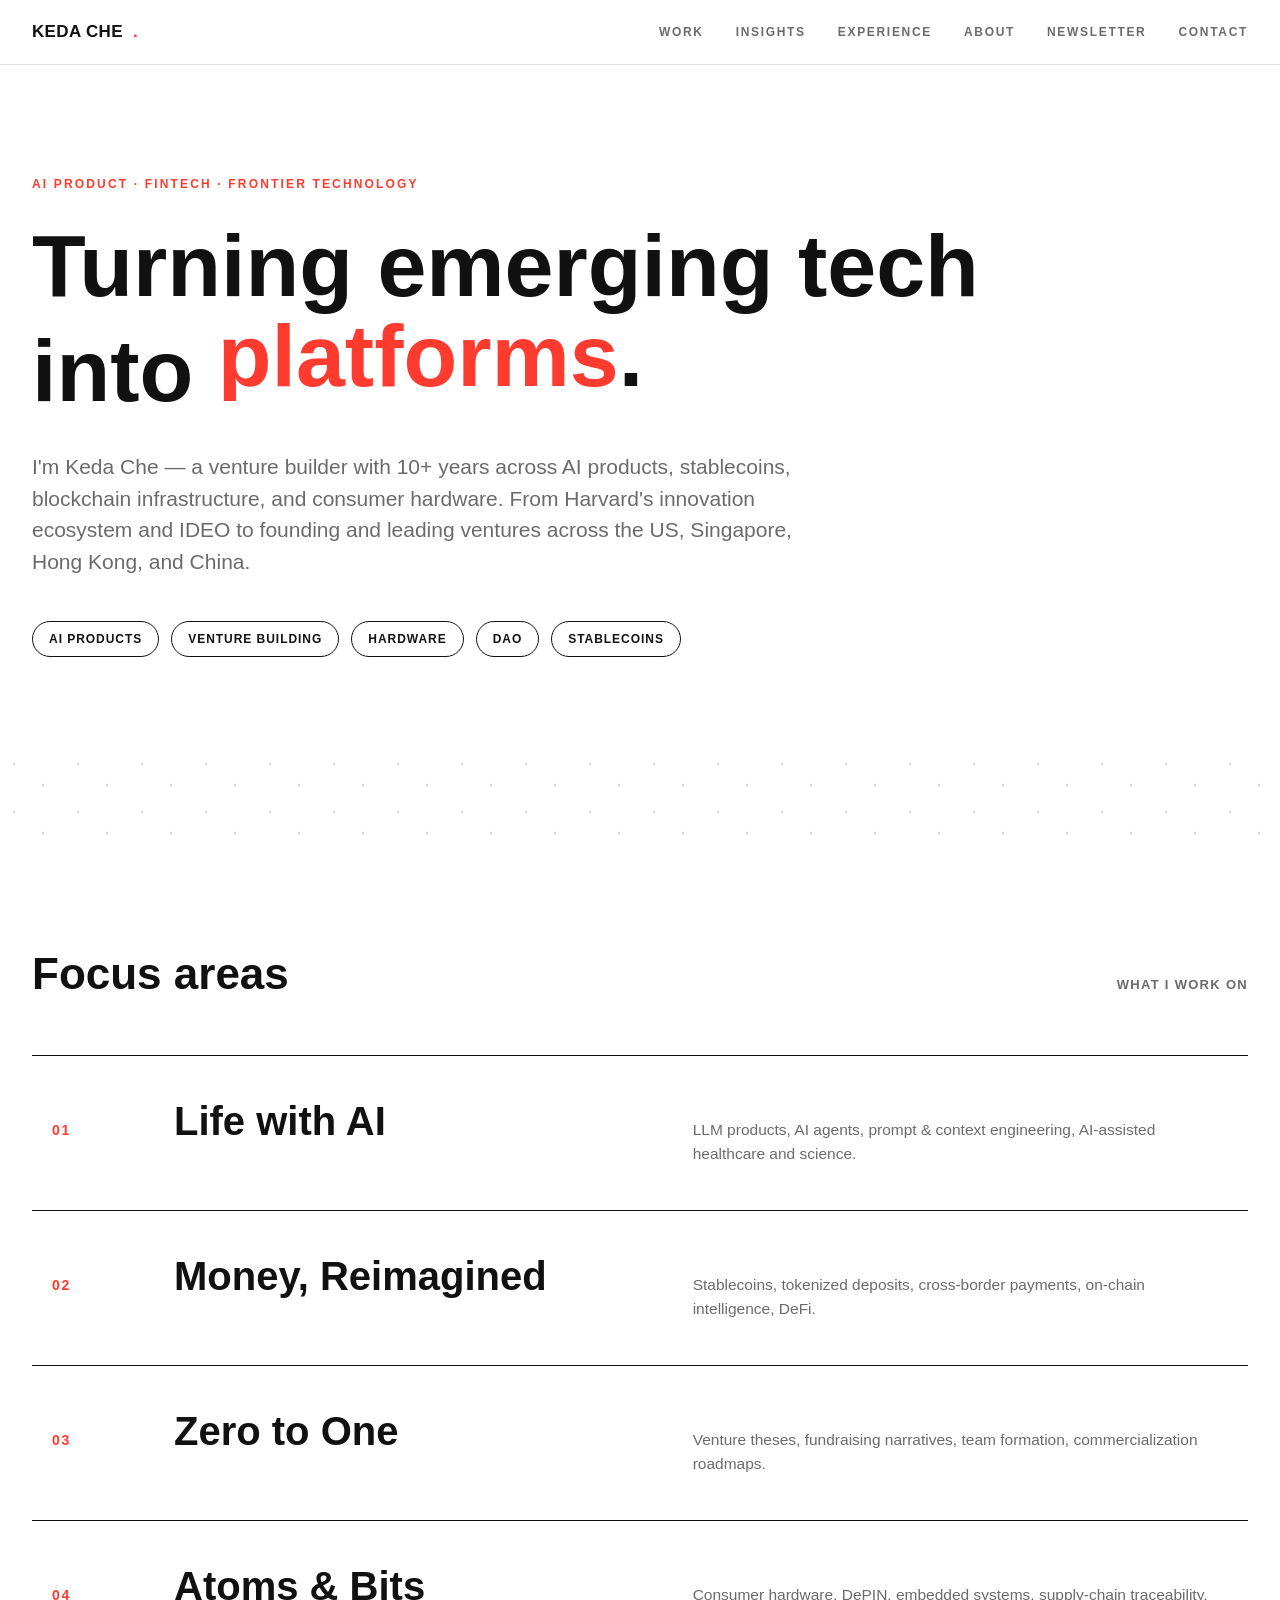
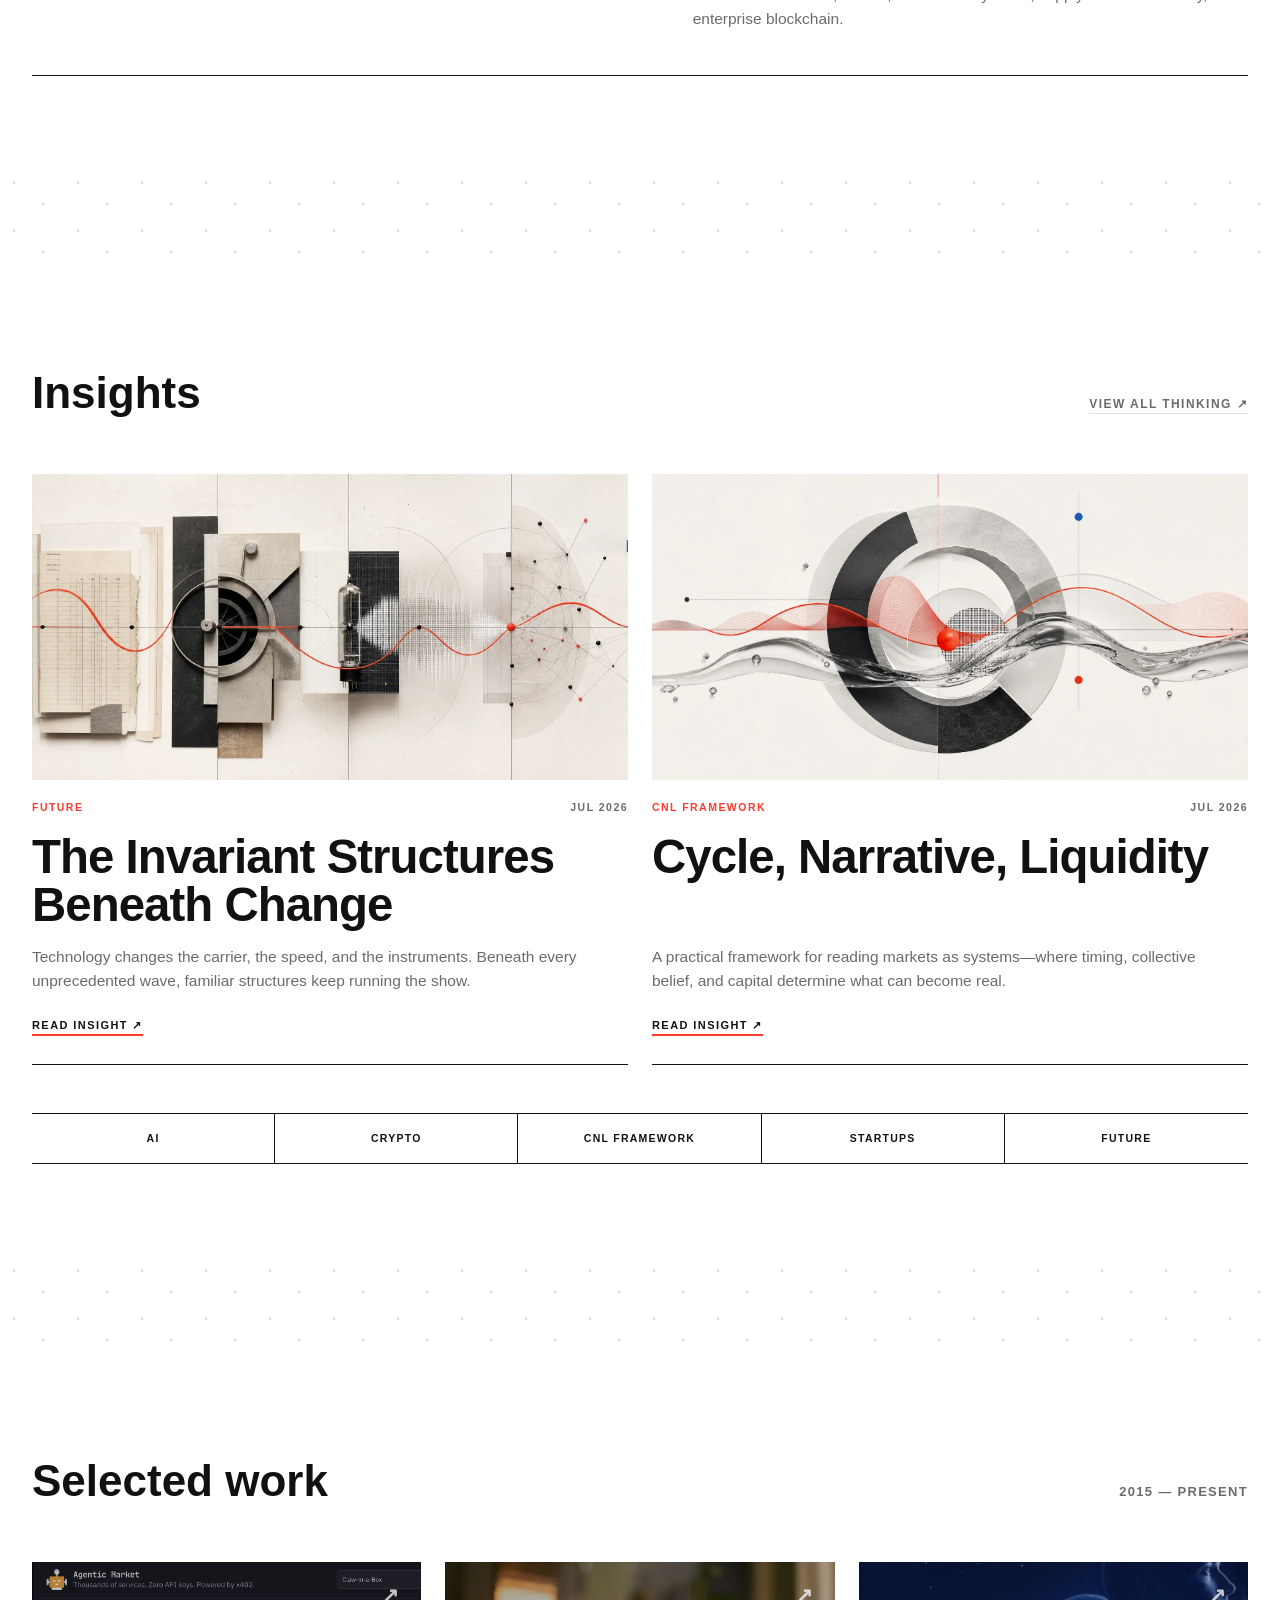
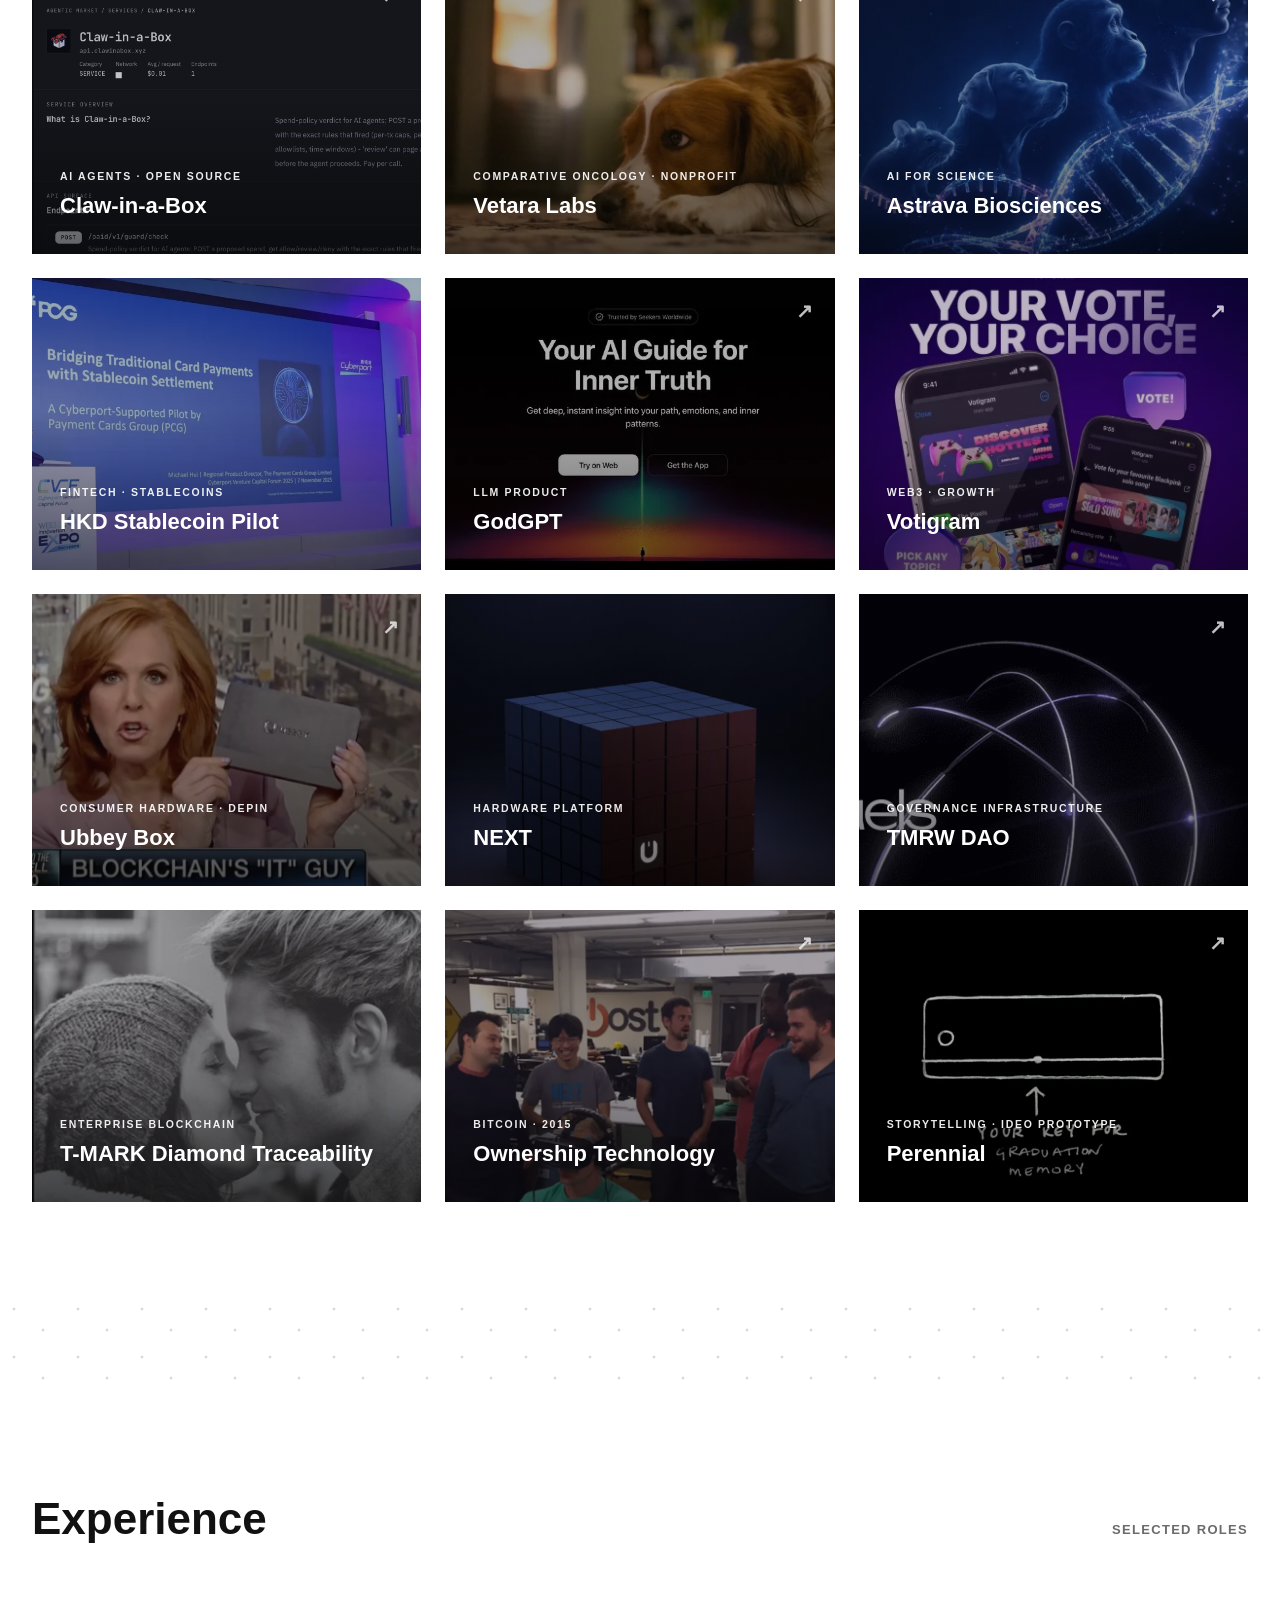
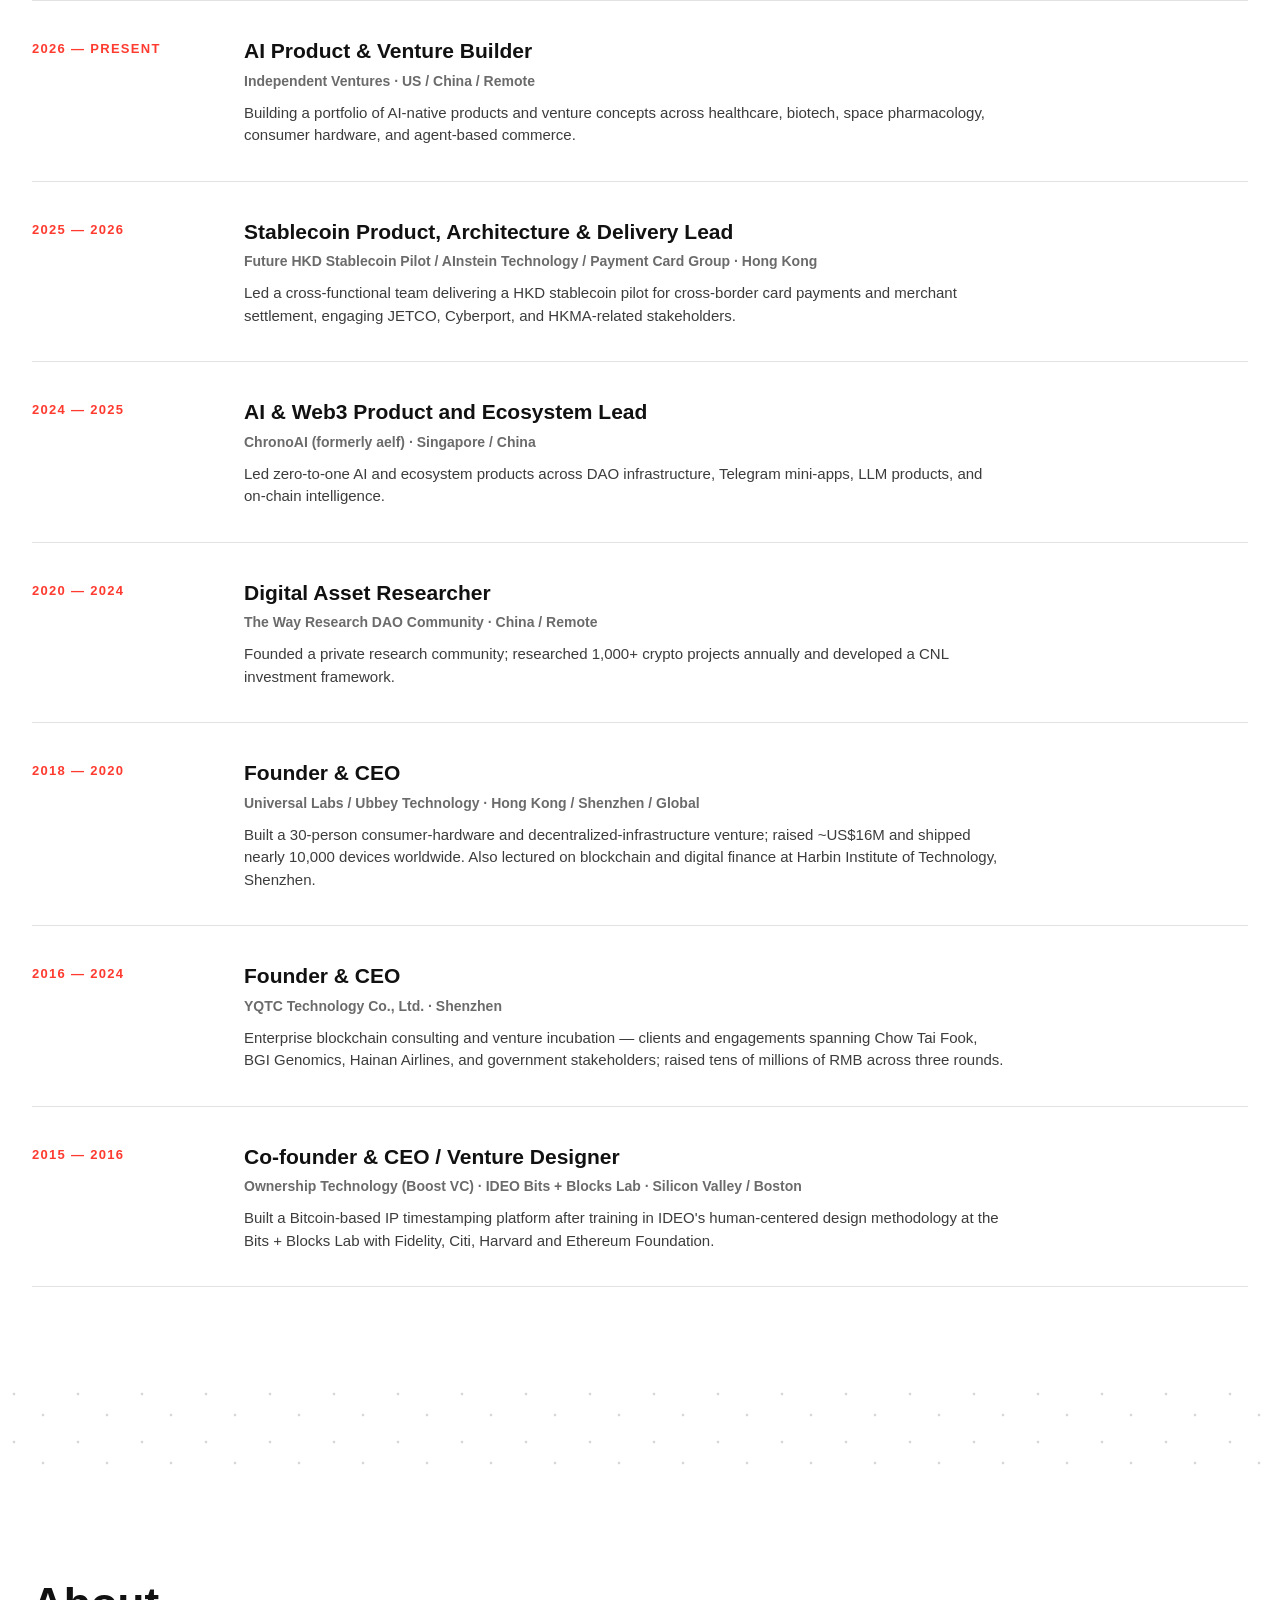
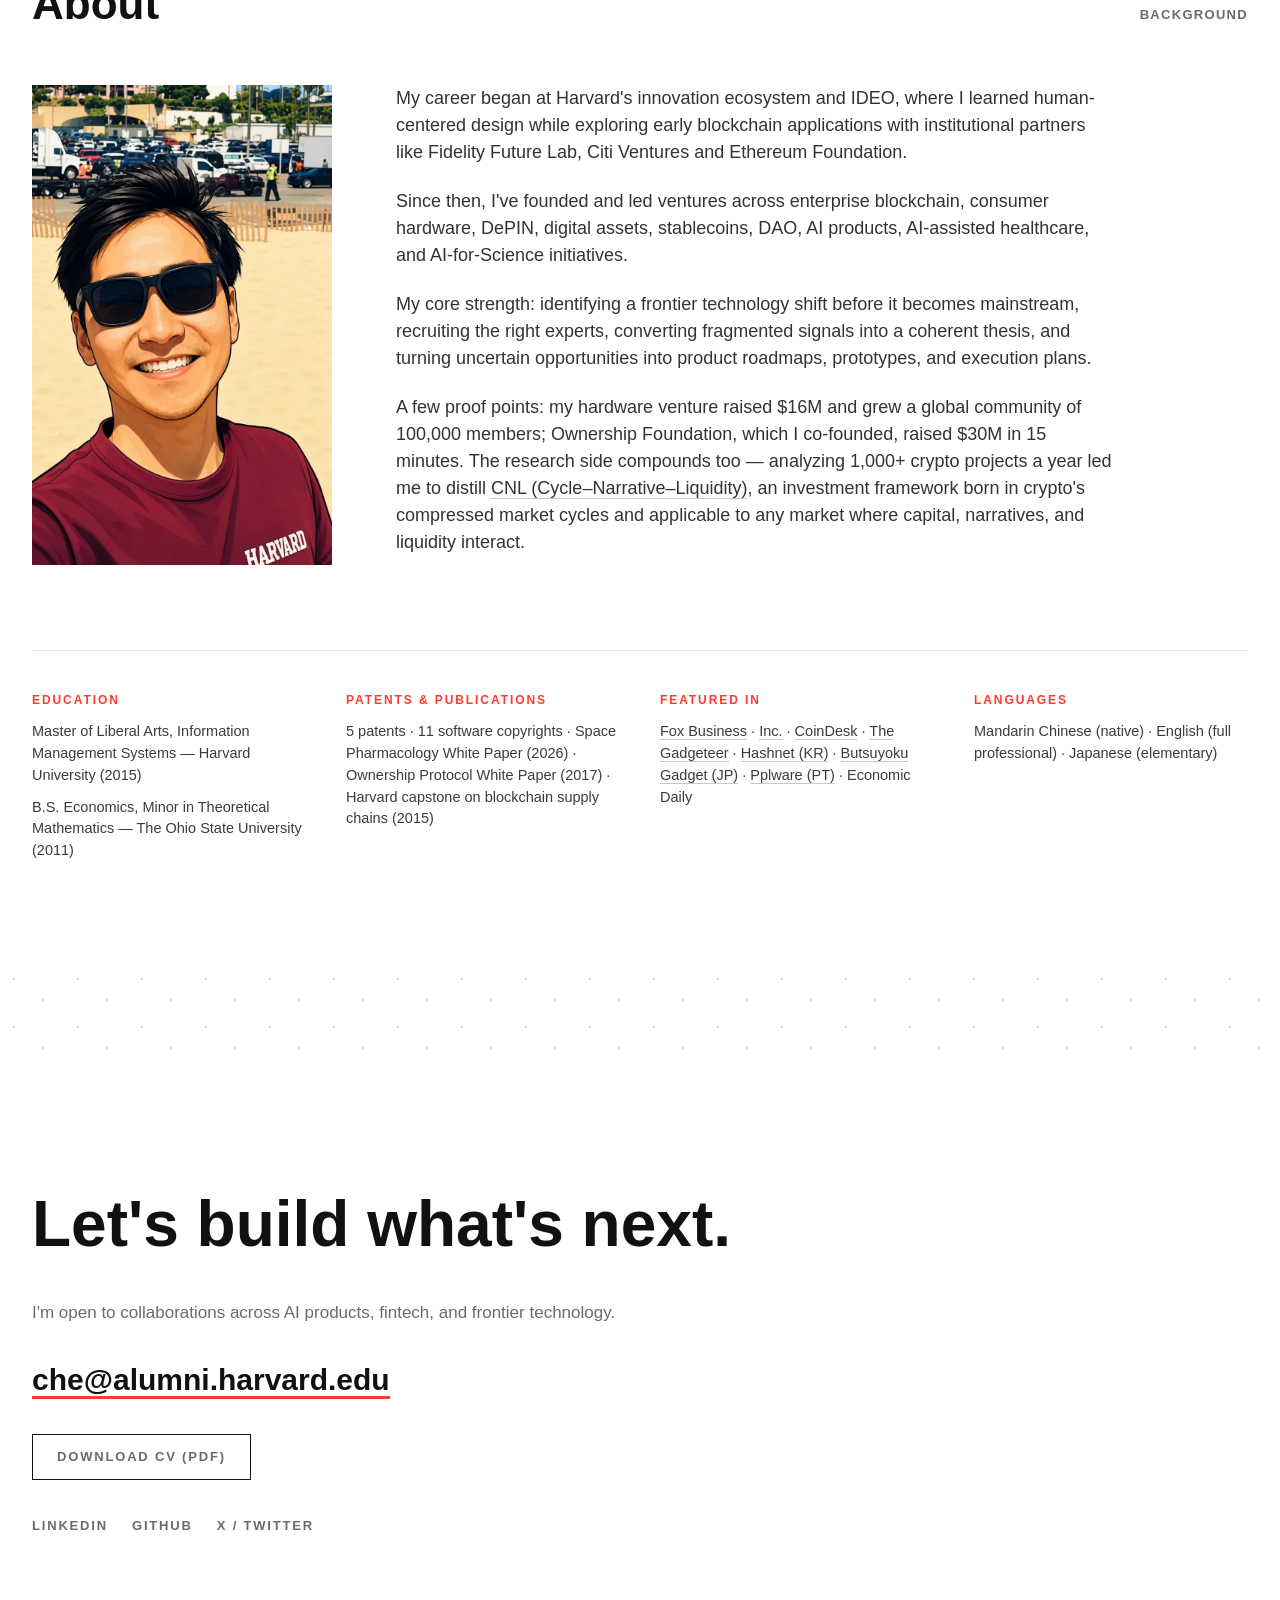
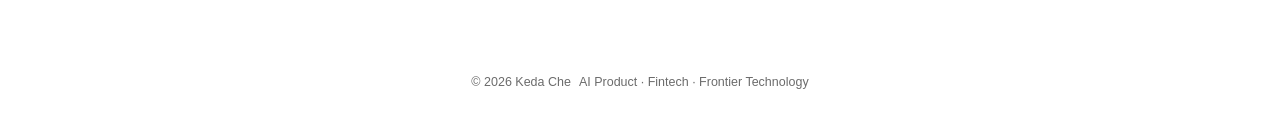
==== index.html @ 8100d622 "Improve tablet navigation layout" ====
<!DOCTYPE html>
<html lang="en">
<head>
<meta charset="UTF-8">
<meta name="viewport" content="width=device-width, initial-scale=1.0">
<title>Keda Che | AI Product, Fintech &amp; Frontier Technology Leader</title>
<meta name="description" content="Keda Che builds AI-native products, stablecoin infrastructure, and frontier-tech ventures — 10+ years turning emerging technology into businesses.">
<meta name="author" content="Keda Che">
<meta name="robots" content="index, follow">
<meta name="theme-color" content="#111111">
<meta name="site-version" content="2026-07-17-3">
<link rel="canonical" href="https://kedache.com/">
<meta property="og:type" content="website">
<meta property="og:url" content="https://kedache.com/">
<meta property="og:site_name" content="Keda Che">
<meta property="og:locale" content="en_US">
<meta property="og:title" content="Keda Che | AI Product, Fintech &amp; Frontier Technology Leader">
<meta property="og:description" content="10+ years turning emerging technology — AI, stablecoins, blockchain, hardware — into products, teams, and businesses.">
<meta property="og:image" content="https://kedache.com/assets/images/keda-social.jpg?v=2026-07-17-3">
<meta property="og:image:type" content="image/jpeg">
<meta property="og:image:width" content="800">
<meta property="og:image:height" content="1484">
<meta property="og:image:alt" content="Keda Che">
<meta name="twitter:card" content="summary">
<meta name="twitter:title" content="Keda Che | AI Product, Fintech &amp; Frontier Technology Leader">
<meta name="twitter:description" content="10+ years turning emerging technology into products, teams, and businesses.">
<meta name="twitter:image" content="https://kedache.com/assets/images/keda-social.jpg?v=2026-07-17-3">
<link rel="icon" href="/favicon.ico?v=2026-07-17-3" sizes="48x48">
<link rel="icon" type="image/svg+xml" href="/favicon.svg?v=2026-07-17-3">
<link rel="apple-touch-icon" href="/apple-touch-icon.png?v=2026-07-17-3">
<script>
window.__SITE_VERSION__ = '2026-07-17-3';

(function () {
  var version = window.__SITE_VERSION__;
  var refreshKey = 'kc-version-refresh';
  var url;

  if (!window.fetch || !window.URL) return;

  try {
    url = new URL(window.location.href);
    if (url.searchParams.get('kcv') === version && window.history && window.history.replaceState) {
      url.searchParams.delete('kcv');
      window.history.replaceState(null, '', url.pathname + url.search + url.hash);
    }
  } catch (e) {
    return;
  }

  // If an old HTML document is cached, this forces one clean refresh to the newest release.
  fetch('assets/site-version.json?ts=' + Date.now(), { cache: 'no-store' })
    .then(function (response) {
      if (!response.ok) return null;
      return response.json();
    })
    .then(function (data) {
      var latest = data && data.version;
      var reloadUrl;
      var marker;

      if (!latest || latest === version) {
        try { sessionStorage.removeItem(refreshKey); } catch (e) {}
        return;
      }

      marker = version + '->' + latest;
      try {
        if (sessionStorage.getItem(refreshKey) === marker) return;
        sessionStorage.setItem(refreshKey, marker);
      } catch (e) {}

      reloadUrl = new URL(window.location.href);
      reloadUrl.searchParams.set('kcv', latest);
      window.location.replace(reloadUrl.toString());
    })
    .catch(function () {});
})();
</script>
<link rel="preload" as="image" href="assets/images/keda.webp?v=2026-07-17-3">
<link rel="stylesheet" href="assets/css/styles.css?v=2026-07-17-3">
<script type="application/ld+json">
{
  "@context": "https://schema.org",
  "@graph": [
    {
      "@type": "WebSite",
      "@id": "https://kedache.com/#website",
      "url": "https://kedache.com/",
      "name": "Keda Che",
      "description": "AI product, fintech, and frontier technology portfolio for Keda Che.",
      "inLanguage": "en"
    },
    {
      "@type": "Person",
      "@id": "https://kedache.com/#person",
      "name": "Keda Che",
      "url": "https://kedache.com/",
      "image": "https://kedache.com/assets/images/keda.webp?v=2026-07-17-3",
      "jobTitle": "AI Product, Commercialization and Emerging Technology Leader",
      "email": "mailto:che@alumni.harvard.edu",
      "alumniOf": [
        "Harvard University",
        "The Ohio State University"
      ],
      "knowsAbout": [
        "AI products",
        "Stablecoins",
        "Blockchain infrastructure",
        "Venture building",
        "Consumer hardware"
      ],
      "sameAs": [
        "https://www.linkedin.com/in/kedache/",
        "https://github.com/ckeda",
        "https://x.com/keda_che"
      ]
    }
  ]
}
</script>
</head>
<body>

<div id="loader" aria-hidden="true">
  <div class="loader-mark"><span>K</span><span>E</span><span>D</span><span>A</span><span class="sp">&nbsp;</span><span>C</span><span>H</span><span>E</span><span class="loader-dot">.</span></div>
</div>
<script>try{if(sessionStorage.getItem('kc-seen'))document.getElementById('loader').classList.add('skip');}catch(e){}</script>

<nav>
  <div class="wrap nav-inner">
    <a class="logo" href="#top">KEDA CHE<span>.</span></a>
    <div class="nav-links" id="nav-links">
      <a href="#work">Work</a>
      <a href="#insights">Insights</a>
      <a href="#experience">Experience</a>
      <a href="#about">About</a>
      <a href="https://substack.com/@kedache" target="_blank" rel="noopener">Newsletter</a>
      <a href="#contact">Contact</a>
    </div>
    <button type="button" class="nav-toggle" id="nav-toggle" aria-label="Open menu" aria-expanded="false" aria-controls="nav-links">
      <span></span><span></span>
    </button>
  </div>
</nav>

<header id="top">
  <div class="wrap">
    <div class="kicker">AI Product · Fintech · Frontier Technology</div>
    <h1>Turning emerging tech into <span class="rotator" id="rotator">&#8203;<span class="rw active">products</span><span class="rw">platforms</span><span class="rw">ventures</span><span class="dot">.</span></span></h1>
    <p class="hero-sub">I'm Keda Che — a venture builder with 10+ years across AI products, stablecoins, blockchain infrastructure, and consumer hardware. From Harvard's innovation ecosystem and IDEO to founding and leading ventures across the US, Singapore, Hong Kong, and China.</p>
    <div class="hero-meta">
      <span class="chip">AI Products</span>
      <span class="chip">Venture Building</span>
      <span class="chip">Hardware</span>
      <span class="chip">DAO</span>
      <span class="chip">Stablecoins</span>
    </div>
  </div>
</header>

<div class="divider" aria-hidden="true"></div>

<section>
  <div class="wrap">
    <div class="sec-head">
      <h2>Focus areas</h2>
      <span class="sec-note">What I work on</span>
    </div>
    <div class="themes">
      <div class="theme">
        <span class="num">01</span>
        <h3>Life with AI</h3>
        <p>LLM products, AI agents, prompt &amp; context engineering, AI-assisted healthcare and science.</p>
      </div>
      <div class="theme">
        <span class="num">02</span>
        <h3>Money, Reimagined</h3>
        <p>Stablecoins, tokenized deposits, cross-border payments, on-chain intelligence, DeFi.</p>
      </div>
      <div class="theme">
        <span class="num">03</span>
        <h3>Zero to One</h3>
        <p>Venture theses, fundraising narratives, team formation, commercialization roadmaps.</p>
      </div>
      <div class="theme">
        <span class="num">04</span>
        <h3>Atoms &amp; Bits</h3>
        <p>Consumer hardware, DePIN, embedded systems, supply-chain traceability, enterprise blockchain.</p>
      </div>
    </div>
  </div>
</section>

<div class="divider" aria-hidden="true"></div>

<section id="insights" class="home-insights">
  <div class="wrap">
    <div class="sec-head">
      <h2>Insights</h2>
      <a class="sec-link" href="insights/">View all thinking <span aria-hidden="true">↗</span></a>
    </div>
    <div class="home-insight-grid">
      <a class="home-insight-card" href="insights/future/the-invariant-structures-beneath-change/">
        <div class="home-insight-image">
          <img src="assets/images/insights/invariant-structures-hero.webp?v=2026-07-17-3" alt="" loading="lazy">
        </div>
        <div class="home-insight-meta"><span>Future</span><time datetime="2026-07">Jul 2026</time></div>
        <h3>The Invariant Structures Beneath Change</h3>
        <p>Technology changes the carrier, the speed, and the instruments. Beneath every unprecedented wave, familiar structures keep running the show.</p>
        <span class="read-link">Read insight <span aria-hidden="true">↗</span></span>
      </a>
      <a class="home-insight-card" href="insights/cnl-framework/cycle-narrative-liquidity/">
        <div class="home-insight-image">
          <img src="assets/images/insights/cnl-hero.webp?v=2026-07-17-3" alt="" loading="lazy">
        </div>
        <div class="home-insight-meta"><span>CNL Framework</span><time datetime="2026-07">Jul 2026</time></div>
        <h3>Cycle, Narrative, Liquidity</h3>
        <p>A practical framework for reading markets as systems—where timing, collective belief, and capital determine what can become real.</p>
        <span class="read-link">Read insight <span aria-hidden="true">↗</span></span>
      </a>
    </div>
    <div class="home-insight-categories" aria-label="Insight categories">
      <span>AI</span><span>Crypto</span><span>CNL Framework</span><span>Startups</span><span>Future</span>
    </div>
  </div>
</section>

<div class="divider" aria-hidden="true"></div>

<section id="work">
  <div class="wrap">
    <div class="sec-head">
      <h2>Selected work</h2>
      <span class="sec-note">2015 — Present</span>
    </div>
    <div class="grid">
      <a class="card g10" href="https://clawinabox.xyz" target="_blank" rel="noopener">
        <div class="tag">AI Agents · Open Source</div>
        <h3>Claw-in-a-Box</h3>
        <p>Bounded authorization for AI agents — delegatable capability tokens with cascading revocation and spend-policy verdicts; live API, merged into Project NANDA.</p>
      </a>
      <a class="card g3" href="https://vetara.bio" target="_blank" rel="noopener">
        <div class="tag">Comparative Oncology · Nonprofit</div>
        <h3>Vetara Labs</h3>
        <p>AI-assisted platform helping dog families navigate cancer care and mRNA vaccine-design workflows — built as a nonprofit with open tools, not a business monetizing desperation.</p>
      </a>
      <a class="card g1" href="https://astrava.bio" target="_blank" rel="noopener">
        <div class="tag">AI for Science</div>
        <h3>Astrava Biosciences</h3>
        <p>Venture thesis and ASTRA-Tx platform connecting AI, translational pharmacology, and space biology — including a space-pharmacology white paper.</p>
      </a>
      <div class="card g2">
        <div class="tag">Fintech · Stablecoins</div>
        <h3>HKD Stablecoin Pilot</h3>
        <p>Led zero-to-one product, architecture, and delivery for a Hong Kong dollar stablecoin cross-border settlement pilot.</p>
      </div>
      <a class="card g5" href="https://godgpt.fun" target="_blank" rel="noopener">
        <div class="tag">LLM Product</div>
        <h3>GodGPT</h3>
        <p>Theory-grounded LLM product built on a 500,000-character corpus with custom memory and retrieval mechanisms; launched across web and mobile.</p>
      </a>
      <a class="card g4" href="https://t.me/Votigram" target="_blank" rel="noopener">
        <div class="tag">Web3 · Growth</div>
        <h3>Votigram</h3>
        <p>Telegram mini-app discovery and voting platform — zero to ~100,000 users in two months, ~50,000 identity NFTs issued.</p>
      </a>
      <a class="card g7" href="https://www.foxbusiness.com/video/5786846695001" target="_blank" rel="noopener">
        <div class="tag">Consumer Hardware · DePIN</div>
        <h3>Ubbey Box</h3>
        <p>Consumer private-cloud device combining storage, blockchain nodes, and token incentives — nearly 10,000 units produced and sold globally.</p>
      </a>
      <div class="card g8">
        <div class="tag">Hardware Platform</div>
        <h3>NEXT</h3>
        <p>Fully custom second-generation private-cloud platform, now repositioned as a consumer AI-agent appliance concept (OpenClaw / Hermes).</p>
      </div>
      <a class="card g6" href="https://tmrwdao.com" target="_blank" rel="noopener">
        <div class="tag">Governance Infrastructure</div>
        <h3>TMRW DAO</h3>
        <p>Grew an early prototype into a DAO governance, treasury-management, and ecosystem-participation platform for the aelf ecosystem.</p>
      </a>
      <div class="card g9">
        <div class="tag">Enterprise Blockchain</div>
        <h3>T-MARK Diamond Traceability</h3>
        <p>Blockchain provenance solution for Chow Tai Fook, tracking diamonds from mine to consumer for transparency and anti-counterfeiting.</p>
      </div>
      <a class="card g11" href="https://www.coindesk.com/markets/2016/02/18/meet-boost-vcs-newest-bitcoin-and-blockchain-startups" target="_blank" rel="noopener">
        <div class="tag">Bitcoin · 2015</div>
        <h3>Ownership Technology</h3>
        <p>Bitcoin OP_RETURN-based IP timestamping platform; backed by Boost VC and covered by CoinDesk.</p>
      </a>
      <a class="card g12" href="https://vimeo.com/135014788" target="_blank" rel="noopener">
        <div class="tag">Storytelling · IDEO Prototype</div>
        <h3>Perennial</h3>
        <p>A storytelling platform that curates a user's key life moments and makes them permanent for future generations. Prototyped at IDEO in collaboration with Fidelity Future Lab.</p>
      </a>
    </div>
  </div>
</section>

<div class="divider" aria-hidden="true"></div>

<section id="experience">
  <div class="wrap">
    <div class="sec-head">
      <h2>Experience</h2>
      <span class="sec-note">Selected roles</span>
    </div>
    <div class="xp">
      <div class="xp-row">
        <div class="xp-when">2026 — Present</div>
        <div>
          <div class="xp-role">AI Product &amp; Venture Builder</div>
          <div class="xp-org">Independent Ventures · US / China / Remote</div>
          <p class="xp-desc">Building a portfolio of AI-native products and venture concepts across healthcare, biotech, space pharmacology, consumer hardware, and agent-based commerce.</p>
        </div>
      </div>
      <div class="xp-row">
        <div class="xp-when">2025 — 2026</div>
        <div>
          <div class="xp-role">Stablecoin Product, Architecture &amp; Delivery Lead</div>
          <div class="xp-org">Future HKD Stablecoin Pilot / AInstein Technology / Payment Card Group · Hong Kong</div>
          <p class="xp-desc">Led a cross-functional team delivering a HKD stablecoin pilot for cross-border card payments and merchant settlement, engaging JETCO, Cyberport, and HKMA-related stakeholders.</p>
        </div>
      </div>
      <div class="xp-row">
        <div class="xp-when">2024 — 2025</div>
        <div>
          <div class="xp-role">AI &amp; Web3 Product and Ecosystem Lead</div>
          <div class="xp-org">ChronoAI (formerly aelf) · Singapore / China</div>
          <p class="xp-desc">Led zero-to-one AI and ecosystem products across DAO infrastructure, Telegram mini-apps, LLM products, and on-chain intelligence.</p>
        </div>
      </div>
      <div class="xp-row">
        <div class="xp-when">2020 — 2024</div>
        <div>
          <div class="xp-role">Digital Asset Researcher</div>
          <div class="xp-org">The Way Research DAO Community · China / Remote</div>
          <p class="xp-desc">Founded a private research community; researched 1,000+ crypto projects annually and developed a CNL investment framework.</p>
        </div>
      </div>
      <div class="xp-row">
        <div class="xp-when">2018 — 2020</div>
        <div>
          <div class="xp-role">Founder &amp; CEO</div>
          <div class="xp-org">Universal Labs / Ubbey Technology · Hong Kong / Shenzhen / Global</div>
          <p class="xp-desc">Built a 30-person consumer-hardware and decentralized-infrastructure venture; raised ~US$16M and shipped nearly 10,000 devices worldwide. Also lectured on blockchain and digital finance at Harbin Institute of Technology, Shenzhen.</p>
        </div>
      </div>
      <div class="xp-row">
        <div class="xp-when">2016 — 2024</div>
        <div>
          <div class="xp-role">Founder &amp; CEO</div>
          <div class="xp-org">YQTC Technology Co., Ltd. · Shenzhen</div>
          <p class="xp-desc">Enterprise blockchain consulting and venture incubation — clients and engagements spanning Chow Tai Fook, BGI Genomics, Hainan Airlines, and government stakeholders; raised tens of millions of RMB across three rounds.</p>
        </div>
      </div>
      <div class="xp-row">
        <div class="xp-when">2015 — 2016</div>
        <div>
          <div class="xp-role">Co-founder &amp; CEO / Venture Designer</div>
          <div class="xp-org">Ownership Technology (Boost VC) · IDEO Bits + Blocks Lab · Silicon Valley / Boston</div>
          <p class="xp-desc">Built a Bitcoin-based IP timestamping platform after training in IDEO's human-centered design methodology at the Bits + Blocks Lab with Fidelity, Citi, Harvard and Ethereum Foundation.</p>
        </div>
      </div>
    </div>
  </div>
</section>

<div class="divider" aria-hidden="true"></div>

<section id="about">
  <div class="wrap">
    <div class="sec-head">
      <h2>About</h2>
      <span class="sec-note">Background</span>
    </div>
    <div class="about-grid">
      <img src="assets/images/keda.webp?v=2026-07-17-3" alt="Keda Che" class="portrait" onerror="this.style.display='none'">
      <div>
        <p>My career began at Harvard's innovation ecosystem and IDEO, where I learned human-centered design while exploring early blockchain applications with institutional partners like Fidelity Future Lab, Citi Ventures and Ethereum Foundation.</p>
        <p>Since then, I've founded and led ventures across enterprise blockchain, consumer hardware, DePIN, digital assets, stablecoins, DAO, AI products, AI-assisted healthcare, and AI-for-Science initiatives.</p>
        <p>My core strength: identifying a frontier technology shift before it becomes mainstream, recruiting the right experts, converting fragmented signals into a coherent thesis, and turning uncertain opportunities into product roadmaps, prototypes, and execution plans.</p>
        <p>A few proof points: my hardware venture raised $16M and grew a global community of 100,000 members; Ownership Foundation, which I co-founded, raised $30M in 15 minutes. The research side compounds too — analyzing 1,000+ crypto projects a year led me to distill <a href="insights/cnl-framework/cycle-narrative-liquidity/" style="border-bottom:1px solid #c8c8c8">CNL (Cycle–Narrative–Liquidity)</a>, an investment framework born in crypto's compressed market cycles and applicable to any market where capital, narratives, and liquidity interact.</p>
      </div>
    </div>
    <div class="facts-row">
      <div class="facts">
        <h3>Education</h3>
        <p>Master of Liberal Arts, Information Management Systems — Harvard University (2015)</p>
        <p>B.S. Economics, Minor in Theoretical Mathematics — The Ohio State University (2011)</p>
      </div>
      <div class="facts">
        <h3>Patents &amp; Publications</h3>
        <p>5 patents · 11 software copyrights · Space Pharmacology White Paper (2026) · Ownership Protocol White Paper (2017) · Harvard capstone on blockchain supply chains (2015)</p>
      </div>
      <div class="facts">
        <h3>Featured in</h3>
        <p><a href="https://www.foxbusiness.com/video/5786846695001" target="_blank" rel="noopener">Fox Business</a> · <a href="https://www.inc.com/darren-heitner/why-hardware-is-being-built-on-top-of-a-new-cloud-based-network.html" target="_blank" rel="noopener">Inc.</a> · <a href="https://www.coindesk.com/markets/2016/02/18/meet-boost-vcs-newest-bitcoin-and-blockchain-startups" target="_blank" rel="noopener">CoinDesk</a> · <a href="https://the-gadgeteer.com/2019/04/25/the-ubbey-next-is-a-module-storage-system-coming-soon-to-kickstarter/" target="_blank" rel="noopener">The Gadgeteer</a> · <a href="http://wiki.hash.kr/index.php/%EC%9C%A0%EB%B9%84%EB%B0%95%EC%8A%A4" target="_blank" rel="noopener">Hashnet (KR)</a> · <a href="https://butsuyoku-gadget.com/ubbey-next/" target="_blank" rel="noopener">Butsuyoku Gadget (JP)</a> · <a href="https://pplware.sapo.pt/gadgets/ubbey-next-o-cubo-armazenamento-de-dados/" target="_blank" rel="noopener">Pplware (PT)</a> · Economic Daily</p>
      </div>
      <div class="facts">
        <h3>Languages</h3>
        <p>Mandarin Chinese (native) · English (full professional) · Japanese (elementary)</p>
      </div>
    </div>
  </div>
</section>

<div class="divider" aria-hidden="true"></div>

<section id="contact" class="contact no-border">
  <div class="wrap">
    <h2>Let's build what's next.</h2>
    <p class="contact-copy">I'm open to collaborations across AI products, fintech, and frontier technology.</p>
    <a class="email" href="mailto:che@alumni.harvard.edu">che@alumni.harvard.edu</a>
    <div class="socials tight">
    <a class="cv-button" href="assets/docs/Keda_Che_Public_CV.pdf?v=2026-07-17-3" download>Download CV (PDF)</a>
    </div>
    <div class="socials">
      <a href="https://www.linkedin.com/in/kedache/" target="_blank" rel="noopener">LinkedIn</a>
      <a href="https://github.com/ckeda" target="_blank" rel="noopener">GitHub</a>
      <a href="https://x.com/keda_che" target="_blank" rel="noopener">X / Twitter</a>
    </div>
  </div>
</section>

<footer>
  <div class="wrap footer-inner">
    <span>© 2026 Keda Che</span>
    <span>AI Product · Fintech · Frontier Technology</span>
  </div>
</footer>

<script src="assets/js/main.js?v=2026-07-17-3" defer></script>
</body>
</html>
---- assets/css/styles.css ----
:root {
  --black: #111111;
  --white: #ffffff;
  --gray: #f4f4f4;
  --mid: #6b6b6b;
  --line: #e2e2e2;
  --accent: #ff3b30;
  --font: "Helvetica Neue", Helvetica, Arial, -apple-system, sans-serif;
}

* { margin: 0; padding: 0; box-sizing: border-box; }
html { scroll-behavior: smooth; }
body { font-family: var(--font); color: var(--black); background: var(--white); line-height: 1.5; -webkit-font-smoothing: antialiased; }
a { color: inherit; text-decoration: none; }
.wrap { max-width: 1280px; margin: 0 auto; padding: 0 32px; }

/* NAV */
nav { position: sticky; top: 0; z-index: 100; background: rgba(255,255,255,.94); backdrop-filter: blur(8px); border-bottom: 1px solid var(--line); }
.nav-inner { display: flex; justify-content: space-between; align-items: center; height: 64px; }
.logo { font-weight: 700; font-size: 17px; letter-spacing: .02em; display: flex; align-items: center; gap: 10px; }
.avatar { width: 36px; height: 36px; }
.logo span { color: var(--accent); }
.nav-links { display: flex; gap: 32px; }
.nav-links a { font-size: 12px; font-weight: 600; letter-spacing: .14em; text-transform: uppercase; color: var(--mid); transition: color .15s; }
.nav-links a:hover { color: var(--black); }
.nav-toggle { display: none; background: none; border: 0; width: 40px; height: 40px; cursor: pointer; padding: 8px; flex-direction: column; justify-content: center; align-items: flex-end; gap: 7px; }
.nav-toggle span { display: block; height: 2px; width: 22px; background: var(--black); transition: transform .25s cubic-bezier(.4,0,.2,1), opacity .25s; }
nav.open .nav-toggle span:first-child { transform: translateY(4.5px) rotate(45deg); }
nav.open .nav-toggle span:last-child { transform: translateY(-4.5px) rotate(-45deg); }

/* LOADER */
#loader { position: fixed; inset: 0; z-index: 999; background: var(--black); display: flex; align-items: center; justify-content: center; transition: opacity .5s ease, visibility .5s ease; animation: loaderAutoHide .5s ease 3.5s forwards; }
#loader.done { opacity: 0; visibility: hidden; pointer-events: none; }
#loader.skip { display: none; animation: none; }
.loader-mark { display: flex; overflow: hidden; font-weight: 700; font-size: clamp(30px, 6vw, 56px); letter-spacing: .04em; color: var(--white); line-height: 1.1; }
.loader-mark span { display: inline-block; transform: translateY(120%); animation: loaderUp .55s cubic-bezier(.4,0,.2,1) forwards; }
.loader-mark span:nth-child(1) { animation-delay: .05s; }
.loader-mark span:nth-child(2) { animation-delay: .1s; }
.loader-mark span:nth-child(3) { animation-delay: .15s; }
.loader-mark span:nth-child(4) { animation-delay: .2s; }
.loader-mark span:nth-child(5) { animation-delay: .25s; }
.loader-mark span:nth-child(6) { animation-delay: .3s; }
.loader-mark span:nth-child(7) { animation-delay: .35s; }
.loader-mark span:nth-child(8) { animation-delay: .4s; }
.loader-mark .loader-dot { color: var(--accent); animation: loaderUp .55s cubic-bezier(.4,0,.2,1) .5s forwards, loaderPulse 1.3s 1.2s ease-in-out infinite; }
@keyframes loaderUp { to { transform: translateY(0); } }
@keyframes loaderPulse { 0%, 100% { opacity: 1; } 50% { opacity: .25; } }
@keyframes loaderAutoHide { to { opacity: 0; visibility: hidden; } }
@media (prefers-reduced-motion: reduce) {
  .loader-mark span, .loader-mark .loader-dot { transform: none; animation: none; }
  #loader { animation: loaderAutoHide .3s ease 1s forwards; }
}

/* HERO */
header { padding: 110px 0 90px; }
.kicker { font-size: 12px; font-weight: 700; letter-spacing: .18em; text-transform: uppercase; color: var(--accent); margin-bottom: 28px; }
h1 { font-size: 88px; line-height: 1.02; font-weight: 700; letter-spacing: 0; max-width: 1100px; }
.rotator { display: inline-block; position: relative; overflow: hidden; white-space: nowrap; vertical-align: baseline; }
.rotator .rw { position: absolute; left: 0; top: 0; color: var(--accent); transform: translateY(115%); transition: transform .55s cubic-bezier(.4,0,.2,1); }
.rotator .rw.active { transform: translateY(0); }
.rotator .rw.exit { transform: translateY(-115%); }
.rotator .dot { position: absolute; left: 0; top: 0; color: var(--black); transition: transform .55s cubic-bezier(.4,0,.2,1); }
.hero-sub { margin-top: 36px; font-size: 21px; color: var(--mid); max-width: 760px; font-weight: 400; }
.hero-meta { margin-top: 44px; display: flex; flex-wrap: wrap; gap: 12px; }
.chip { font-size: 12px; font-weight: 600; letter-spacing: .08em; text-transform: uppercase; border: 1px solid var(--black); padding: 8px 16px; border-radius: 999px; }

/* SECTION DIVIDERS */
.divider {
  height: 104px;
  background-image:
    radial-gradient(circle at 14px 17px, #d7d7d7 0 1.5px, transparent 1.6px),
    radial-gradient(circle at 43px 38px, #d7d7d7 0 1.5px, transparent 1.6px);
  background-size: 64px 48px;
  background-repeat: repeat;
}

/* SECTION HEADERS */
section { padding: 90px 0; }
.sec-head { display: flex; align-items: baseline; justify-content: space-between; margin-bottom: 48px; flex-wrap: wrap; gap: 8px; }
h2 { font-size: 44px; font-weight: 700; letter-spacing: 0; }
.sec-note { font-size: 13px; color: var(--mid); letter-spacing: .1em; text-transform: uppercase; font-weight: 600; }
.sec-link { font-size: 12px; color: var(--mid); letter-spacing: .12em; text-transform: uppercase; font-weight: 700; border-bottom: 1px solid var(--line); transition: color .15s, border-color .15s; }
.sec-link:hover { color: var(--black); border-color: var(--accent); }

/* FOCUS AREAS */
.themes { border-top: 1px solid var(--black); }
.theme { display: grid; grid-template-columns: 90px 1fr 1.1fr; gap: 32px; align-items: baseline; padding: 44px 20px; border-bottom: 1px solid var(--black); cursor: default; transition: background .35s cubic-bezier(.4,0,.2,1), color .35s, padding .35s; }
.theme:hover, .theme.lit { background: var(--black); color: var(--white); padding-left: 36px; }
.theme .num { font-size: 14px; font-weight: 700; letter-spacing: .12em; color: var(--accent); }
.theme h3 { font-size: 40px; font-weight: 700; letter-spacing: 0; line-height: 1.05; transition: transform .35s cubic-bezier(.4,0,.2,1); }
.theme:hover h3, .theme.lit h3 { transform: translateX(6px); }
.theme p { font-size: 15.5px; color: var(--mid); line-height: 1.55; transition: color .35s; }
.theme:hover p, .theme.lit p { color: rgba(255,255,255,.75); }

/* HOMEPAGE INSIGHTS */
.home-insight-grid { display: grid; grid-template-columns: repeat(2, 1fr); gap: 24px; }
.home-insight-card { display: flex; flex-direction: column; padding-bottom: 28px; border-bottom: 1px solid var(--black); }
.home-insight-card p { flex-grow: 1; }
.home-insight-image { aspect-ratio: 16 / 8.2; overflow: hidden; background: var(--gray); }
.home-insight-image img { width: 100%; height: 100%; display: block; object-fit: cover; transition: transform .5s cubic-bezier(.4,0,.2,1); }
.home-insight-card:hover .home-insight-image img { transform: scale(1.025); }
.home-insight-meta { display: flex; justify-content: space-between; gap: 16px; margin-top: 20px; color: var(--mid); font-size: 10.5px; font-weight: 700; letter-spacing: .14em; text-transform: uppercase; }
.home-insight-meta span { color: var(--accent); }
.home-insight-card h3 { margin-top: 17px; max-width: 580px; font-size: clamp(30px, 3.7vw, 48px); line-height: 1.02; letter-spacing: -.02em; min-height: 2.04em; }
.home-insight-card p { margin-top: 16px; max-width: 580px; color: var(--mid); font-size: 15.5px; line-height: 1.55; }
.read-link { display: inline-block; align-self: flex-start; margin-top: 24px; font-size: 11px; font-weight: 700; letter-spacing: .13em; text-transform: uppercase; border-bottom: 2px solid var(--accent); }
.home-insight-categories { display: grid; grid-template-columns: repeat(5, 1fr); margin-top: 48px; border-top: 1px solid var(--black); border-bottom: 1px solid var(--black); }
.home-insight-categories span { padding: 17px 14px; border-right: 1px solid var(--black); text-align: center; font-size: 10.5px; font-weight: 700; letter-spacing: .12em; text-transform: uppercase; }
.home-insight-categories span:last-child { border-right: 0; }

/* PROJECT GRID */
.grid { display: grid; grid-template-columns: repeat(3, 1fr); gap: 24px; }
.card { position: relative; aspect-ratio: 4 / 3; overflow: hidden; display: flex; flex-direction: column; justify-content: flex-end; padding: 28px; color: var(--white); cursor: default; }
.card::after { content: ""; position: absolute; inset: 0; background: linear-gradient(to top, rgba(0,0,0,.45), rgba(0,0,0,0) 55%); transition: background .25s; }
.card:hover::after, .card:focus-visible::after { background: linear-gradient(to top, rgba(0,0,0,.6), rgba(0,0,0,.12)); }
.card > * { position: relative; z-index: 1; }
a.card { cursor: pointer; }
a.card::before { content: "↗"; position: absolute; top: 18px; right: 22px; z-index: 2; font-size: 20px; font-weight: 700; opacity: .75; transition: opacity .2s, transform .2s; }
a.card:hover::before, a.card:focus-visible::before { opacity: 1; transform: translate(3px, -3px); }
a.card:focus-visible { outline: 3px solid var(--accent); outline-offset: 4px; }
.card .tag { font-size: 10.5px; font-weight: 700; letter-spacing: .16em; text-transform: uppercase; opacity: .92; margin-bottom: 8px; }
.card h3 { font-size: 22px; font-weight: 700; letter-spacing: 0; line-height: 1.15; }
.card p { font-size: 13.5px; margin-top: 8px; opacity: 0; max-height: 0; transition: opacity .25s, max-height .3s; line-height: 1.45; }
.card:hover p, .card:focus-visible p { opacity: .95; max-height: 140px; }
.g1  { background: linear-gradient(rgba(5,10,30,.35), rgba(5,10,30,.35)), url('../images/astrava-card.webp?v=2026-07-17-3') center/cover; }
.g2  { background: linear-gradient(rgba(10,5,40,.35), rgba(10,5,40,.35)), url('../images/stablecoin-card.webp?v=2026-07-17-3') center/cover; }
.g3  { background: linear-gradient(rgba(20,12,8,.35), rgba(20,12,8,.35)), url('../images/vetara-card.webp?v=2026-07-17-3') center/cover; }
.g4  { background: linear-gradient(rgba(30,5,60,.3), rgba(30,5,60,.3)), url('../images/votigram-card.webp?v=2026-07-17-3') center/cover; }
.g5  { background: linear-gradient(rgba(0,0,0,.3), rgba(0,0,0,.3)), url('../images/godgpt-card.webp?v=2026-07-17-3') center/cover; }
.g6  { background: linear-gradient(rgba(10,5,25,.3), rgba(10,5,25,.3)), url('../images/tmrwdao-card.webp?v=2026-07-17-3') center/cover; }
.g7  { background: linear-gradient(rgba(15,10,10,.4), rgba(15,10,10,.4)), url('../images/ubbey-card.webp?v=2026-07-17-3') center/cover; }
.g8  { background: linear-gradient(rgba(5,5,15,.25), rgba(5,5,15,.25)), url('../images/next-card.webp?v=2026-07-17-3') center/cover; }
.g9  { background: linear-gradient(rgba(15,15,20,.3), rgba(15,15,20,.3)), url('../images/tmark-card.webp?v=2026-07-17-3') center/cover; }
.g10 { background: linear-gradient(rgba(5,15,30,.25), rgba(5,15,30,.25)), url('../images/clawinabox-card.webp?v=2026-07-17-3') center top/cover; }
.g11 { background: linear-gradient(rgba(20,10,25,.4), rgba(20,10,25,.4)), url('../images/ownership-card.webp?v=2026-07-17-3') center/cover; }
.g12 { background: linear-gradient(rgba(0,0,0,.2), rgba(0,0,0,.2)), url('../images/perennial-card.webp?v=2026-07-17-3') center/cover; }

/* EXPERIENCE */
.xp { border-top: 1px solid var(--line); }
.xp-row { display: grid; grid-template-columns: 180px 1fr; gap: 32px; padding: 34px 0; border-bottom: 1px solid var(--line); }
.xp-when { font-size: 13px; font-weight: 700; letter-spacing: .1em; text-transform: uppercase; color: var(--accent); padding-top: 4px; }
.xp-role { font-size: 21px; font-weight: 700; letter-spacing: 0; }
.xp-org { font-size: 14px; color: var(--mid); margin-top: 4px; font-weight: 600; }
.xp-desc { font-size: 15px; color: #3c3c3c; margin-top: 10px; max-width: 760px; }

/* ABOUT */
.about-grid { display: grid; grid-template-columns: 300px 1fr; gap: 64px; align-items: start; }
.about-grid p { font-size: 18px; color: #333; margin-bottom: 22px; max-width: 720px; }
.portrait { width: 100%; aspect-ratio: 5 / 8; object-fit: cover; object-position: center 75%; display: block; }
.facts-row { display: grid; grid-template-columns: repeat(4, 1fr); gap: 40px; margin-top: 72px; padding-top: 40px; border-top: 1px solid var(--line); }
.facts h3 { font-size: 12px; font-weight: 700; letter-spacing: .16em; text-transform: uppercase; color: var(--accent); margin-bottom: 12px; }
.facts p { font-size: 14.5px; color: #3c3c3c; margin-bottom: 10px; }
.facts a { border-bottom: 1px solid #c8c8c8; transition: color .15s, border-color .15s; }
.facts a:hover { color: var(--accent); border-color: var(--accent); }

/* CONTACT */
.contact { padding: 110px 0; }
.contact.no-border { border-bottom: none; }
.contact h2 { font-size: 64px; margin-bottom: 28px; }
.contact-copy { font-size: 17px; color: var(--mid); max-width: 640px; margin-bottom: 32px; }
.contact a.email { font-size: 30px; font-weight: 700; border-bottom: 3px solid var(--accent); transition: color .15s; }
.contact a.email:hover { color: var(--accent); }
.socials { margin-top: 36px; display: flex; gap: 24px; }
.socials.tight { margin-top: 32px; }
.socials a { font-size: 13px; font-weight: 700; letter-spacing: .14em; text-transform: uppercase; color: var(--mid); }
.socials a:hover { color: var(--black); }
.cv-button { border: 1px solid var(--black); padding: 12px 24px; color: var(--black); }

footer { padding: 28px 0; font-size: 12.5px; color: var(--mid); display: flex; justify-content: space-between; flex-wrap: wrap; gap: 8px; }
.footer-inner { display: flex; justify-content: space-between; flex-wrap: wrap; gap: 8px; }

/* INSIGHTS */
.insights-header { padding: 96px 0 72px; }
.insights-header h1 { max-width: 900px; }
.insights-intro { max-width: 700px; margin-top: 30px; color: var(--mid); font-size: 20px; }
.category-strip { display: flex; flex-wrap: wrap; gap: 10px; margin-top: 38px; }
.category-link { border: 1px solid var(--line); border-radius: 999px; padding: 8px 15px; color: var(--mid); font-size: 11px; font-weight: 700; letter-spacing: .1em; text-transform: uppercase; }
.category-link.active { border-color: var(--black); color: var(--black); }
.insight-list { border-top: 1px solid var(--black); }
.insight-row { display: grid; grid-template-columns: 140px minmax(0, 1fr) 60px; gap: 32px; align-items: start; padding: 44px 18px; border-bottom: 1px solid var(--black); transition: background .25s, color .25s, padding .25s; }
.insight-row:hover { background: var(--black); color: var(--white); padding-left: 30px; }
.insight-row .meta { color: var(--accent); font-size: 11px; font-weight: 700; letter-spacing: .14em; text-transform: uppercase; }
.insight-row .meta span { display: block; margin-top: 4px; color: var(--mid); font-weight: 600; }
.insight-row h2 { font-size: clamp(30px, 4vw, 52px); line-height: 1.03; }
.insight-row p { margin-top: 14px; max-width: 720px; color: var(--mid); font-size: 16px; }
.insight-row:hover p, .insight-row:hover .meta span { color: rgba(255,255,255,.68); }
.insight-row .arrow { font-size: 26px; text-align: right; }

/* ARTICLE */
.article-hero { padding: 86px 0 58px; }
.article-hero h1 { max-width: 1140px; font-size: clamp(56px, 8vw, 108px); line-height: .94; letter-spacing: -.035em; }
.article-deck { max-width: 850px; margin-top: 34px; font-size: clamp(20px, 2.3vw, 30px); line-height: 1.35; color: #333; }
.article-meta { display: flex; gap: 28px; flex-wrap: wrap; margin-top: 42px; padding-top: 18px; border-top: 1px solid var(--black); font-size: 11px; font-weight: 700; letter-spacing: .13em; text-transform: uppercase; }
.article-meta span:first-child { color: var(--accent); }
.article-figure { margin: 0 auto; max-width: 1440px; padding: 0 32px; }
.article-figure img { width: 100%; display: block; aspect-ratio: 16 / 9; object-fit: cover; }
.article-figure figcaption { margin-top: 10px; color: var(--mid); font-size: 12px; letter-spacing: .06em; }
.article-body { max-width: 1280px; margin: 0 auto; padding: 90px 32px 120px; }
.article-grid { display: grid; grid-template-columns: minmax(170px, 260px) minmax(0, 760px); gap: clamp(50px, 9vw, 140px); justify-content: center; }
.article-aside { position: sticky; top: 94px; align-self: start; }
.article-aside p { color: var(--mid); font-size: 12px; line-height: 1.55; }
.article-aside strong { display: block; color: var(--black); margin-bottom: 10px; font-size: 11px; letter-spacing: .14em; text-transform: uppercase; }
.article-aside .rule { width: 42px; height: 3px; margin: 24px 0; background: var(--accent); }
.article-copy > p { margin-bottom: 28px; color: #292929; font-size: 19px; line-height: 1.7; }
.article-copy > p a { border-bottom: 1px solid #aaa; transition: color .15s, border-color .15s; }
.article-copy > p a:hover { color: var(--accent); border-color: var(--accent); }
.article-copy .lead { font-size: 28px; line-height: 1.48; color: var(--black); }
.article-copy .lead::first-letter { float: left; margin: 7px 10px 0 0; color: var(--accent); font-size: 80px; font-weight: 700; line-height: .72; }
.article-copy h2 { margin: 76px 0 24px; font-size: clamp(38px, 5vw, 64px); line-height: 1; letter-spacing: -.025em; }
.article-copy h3 { margin: 44px 0 14px; font-size: 26px; line-height: 1.15; }
.article-copy blockquote { margin: 64px 0; padding: 34px 0; border-top: 1px solid var(--black); border-bottom: 1px solid var(--black); font-size: clamp(28px, 4vw, 48px); font-weight: 700; line-height: 1.08; letter-spacing: -.02em; }
.article-copy blockquote span { color: var(--accent); }
.cnl-model { margin: 52px 0 68px; display: grid; grid-template-columns: repeat(3, 1fr); border-top: 1px solid var(--black); border-bottom: 1px solid var(--black); }
.cnl-model div { padding: 30px 20px 34px; border-right: 1px solid var(--black); }
.cnl-model div:last-child { border-right: 0; }
.cnl-model b { display: block; color: var(--accent); font-size: 12px; letter-spacing: .14em; text-transform: uppercase; }
.cnl-model strong { display: block; margin-top: 24px; font-size: 28px; }
.cnl-model p { margin-top: 10px; color: var(--mid); font-size: 14px; line-height: 1.5; }
.article-end { margin-top: 88px; padding-top: 26px; border-top: 1px solid var(--black); }
.article-end p { color: var(--mid); font-size: 15px; }
.back-link { display: inline-block; margin-top: 28px; border-bottom: 2px solid var(--accent); font-size: 13px; font-weight: 700; letter-spacing: .12em; text-transform: uppercase; }

@media (max-width: 980px) {
  h1 { font-size: 64px; }
  h2 { font-size: 38px; }
  .theme h3 { font-size: 34px; }
  .contact h2 { font-size: 52px; }
  .theme { grid-template-columns: 60px 1fr; }
  .theme p { grid-column: 2; }
  .grid { grid-template-columns: repeat(2, 1fr); }
  .about-grid { grid-template-columns: 1fr; gap: 40px; }
  .about-grid .portrait { max-width: 300px; }
  .facts-row { grid-template-columns: repeat(2, 1fr); }
  .home-insight-categories { grid-template-columns: repeat(3, 1fr); }
  .home-insight-categories span:nth-child(3) { border-right: 0; }
  .home-insight-categories span:nth-child(n+4) { border-top: 1px solid var(--black); }
  .article-grid { grid-template-columns: 1fr; gap: 45px; }
  .article-aside { position: static; max-width: 520px; }
  .nav-toggle { display: flex; }
  .nav-links { display: none; position: absolute; top: 64px; left: 0; right: 0; flex-direction: column; gap: 22px; padding: 24px 22px 28px; background: rgba(255,255,255,.97); backdrop-filter: blur(8px); border-bottom: 1px solid var(--line); }
  nav.open .nav-links { display: flex; }
  .nav-links a { font-size: 14px; }
}

@media (max-width: 640px) {
  .wrap { padding: 0 22px; }
  h1 { font-size: 42px; }
  h2 { font-size: 30px; }
  .hero-sub { font-size: 17px; }
  .theme h3 { font-size: 28px; }
  .contact h2 { font-size: 38px; }
  .contact a.email { font-size: 21px; }
  .theme { padding: 32px 12px; gap: 16px; }
  .theme:hover, .theme.lit { padding-left: 12px; }
  .grid { grid-template-columns: 1fr; }
  .home-insight-grid { grid-template-columns: 1fr; gap: 44px; }
  .home-insight-card h3 { min-height: 0; }
  .home-insight-categories { grid-template-columns: 1fr; }
  .home-insight-categories span { border-right: 0; border-bottom: 1px solid var(--black); }
  .home-insight-categories span:nth-child(n+4) { border-top: 0; }
  .home-insight-categories span:last-child { border-bottom: 0; }
  .card p { opacity: .95; max-height: none; }
  .xp-row { grid-template-columns: 1fr; gap: 8px; }
  .facts-row { grid-template-columns: 1fr; gap: 28px; }
  header { padding: 70px 0 60px; }
  section { padding: 64px 0; }
  .insights-header { padding: 68px 0 54px; }
  .insight-row { grid-template-columns: 1fr 32px; gap: 14px; padding: 30px 8px; }
  .insight-row .meta { grid-column: 1 / -1; }
  .article-hero { padding: 62px 0 44px; }
  .article-hero h1 { font-size: 48px; }
  .article-deck { font-size: 20px; }
  .article-figure { padding: 0; }
  .article-figure figcaption { padding: 0 22px; }
  .article-body { padding: 64px 22px 84px; }
  .article-copy > p { font-size: 17px; }
  .article-copy .lead { font-size: 22px; }
  .cnl-model { grid-template-columns: 1fr; }
  .cnl-model div { border-right: 0; border-bottom: 1px solid var(--black); }
  .cnl-model div:last-child { border-bottom: 0; }
}
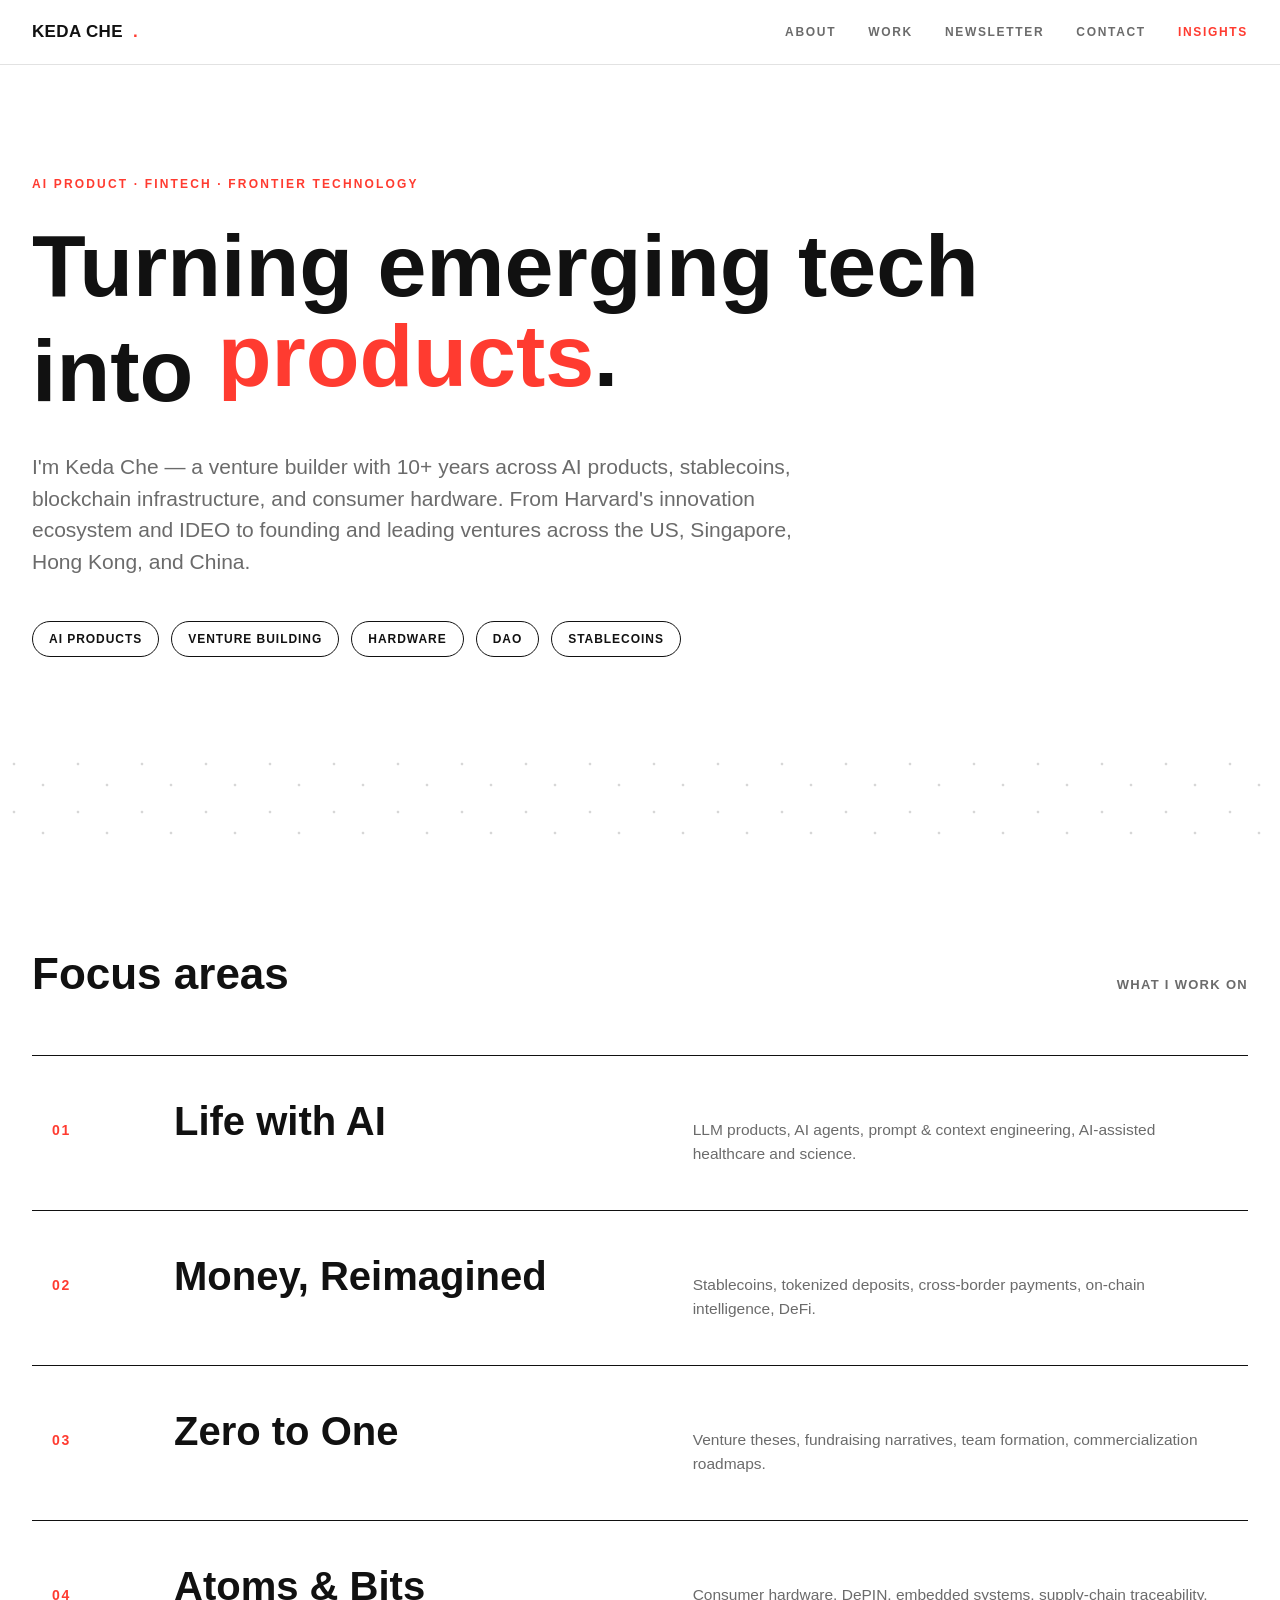
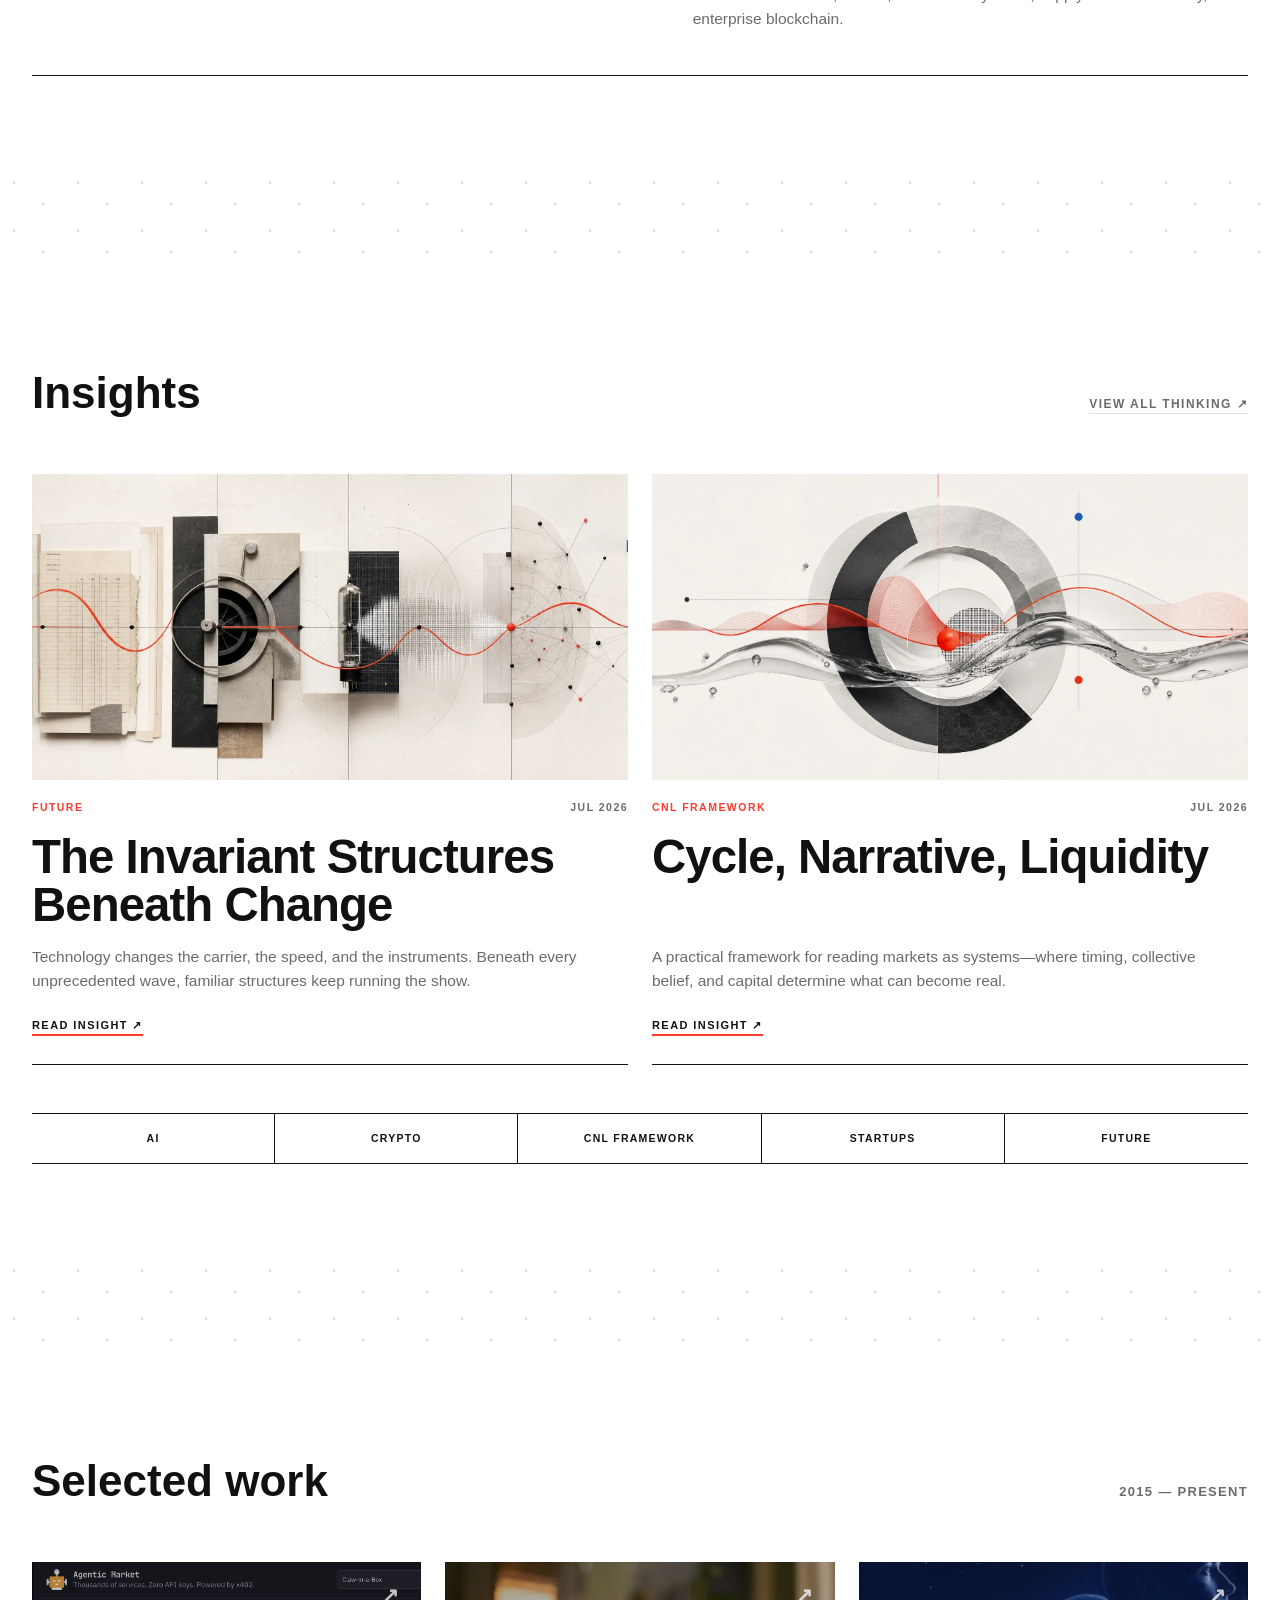
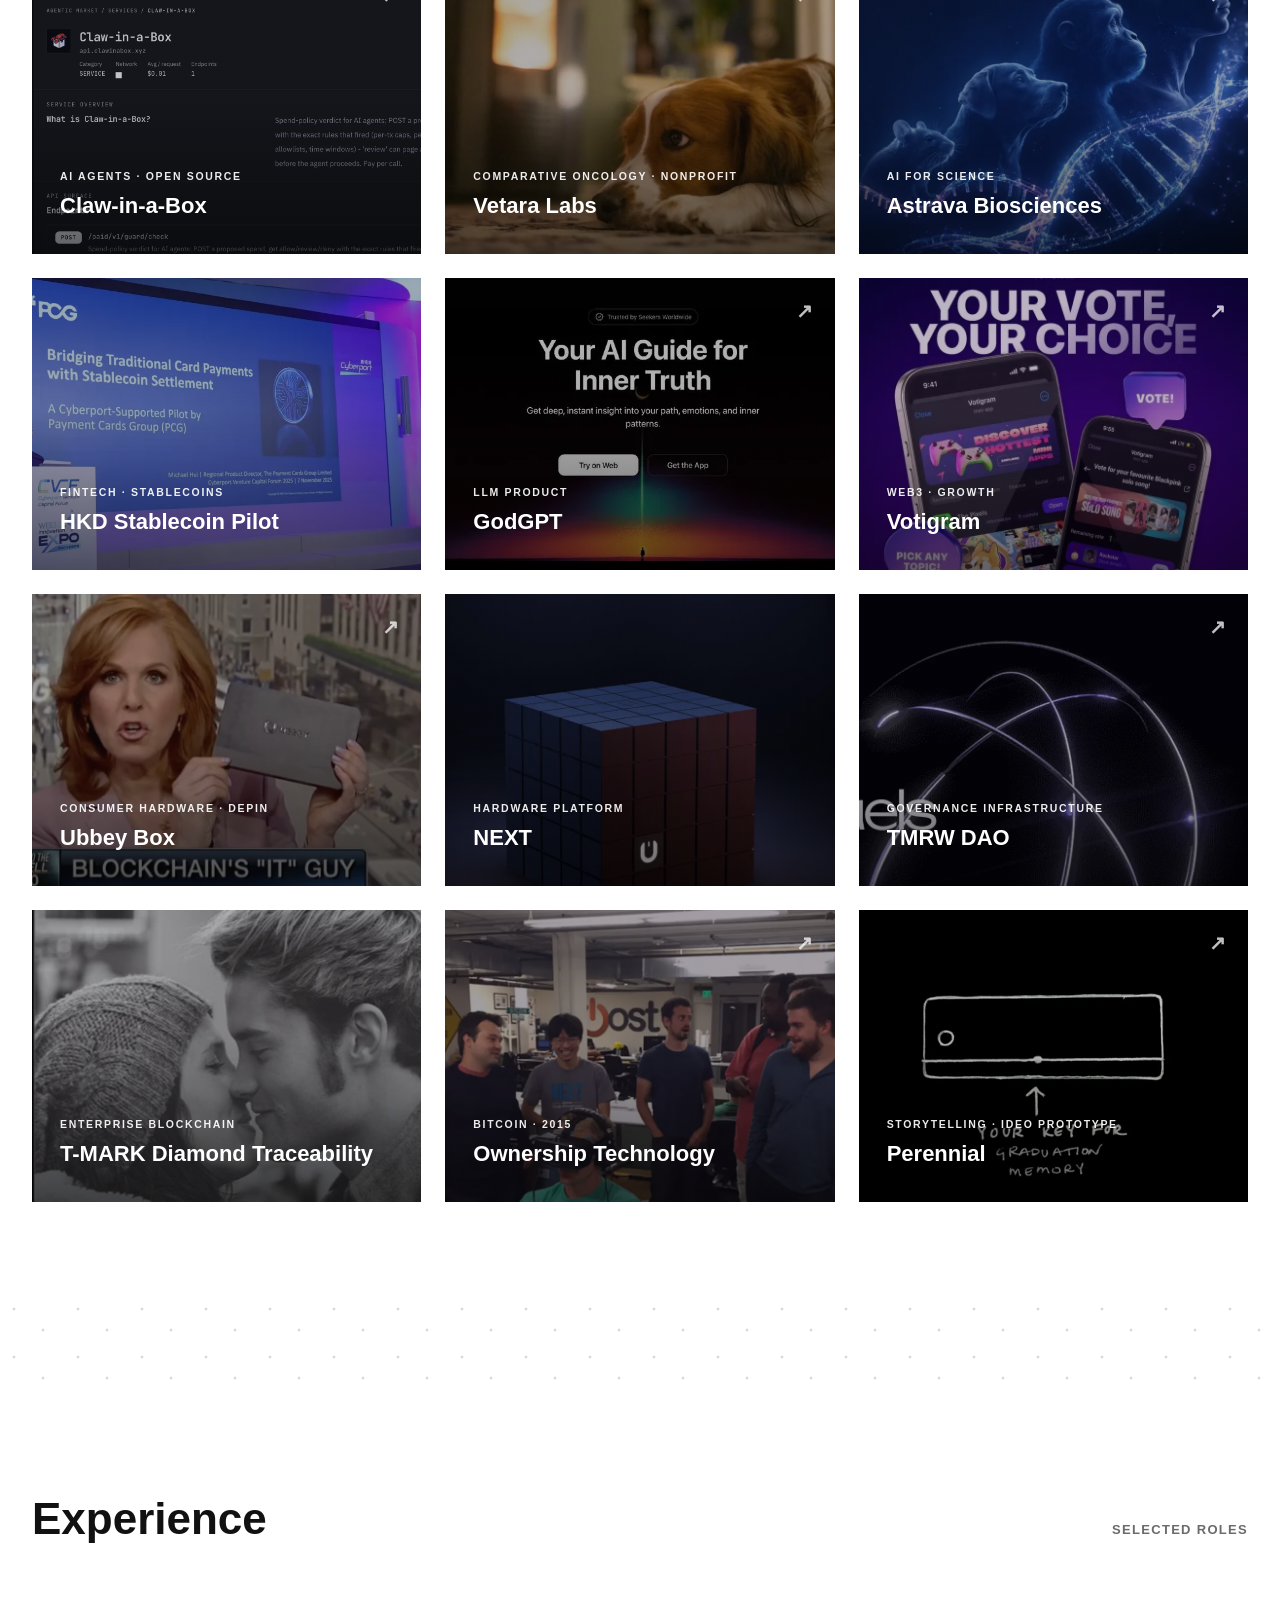
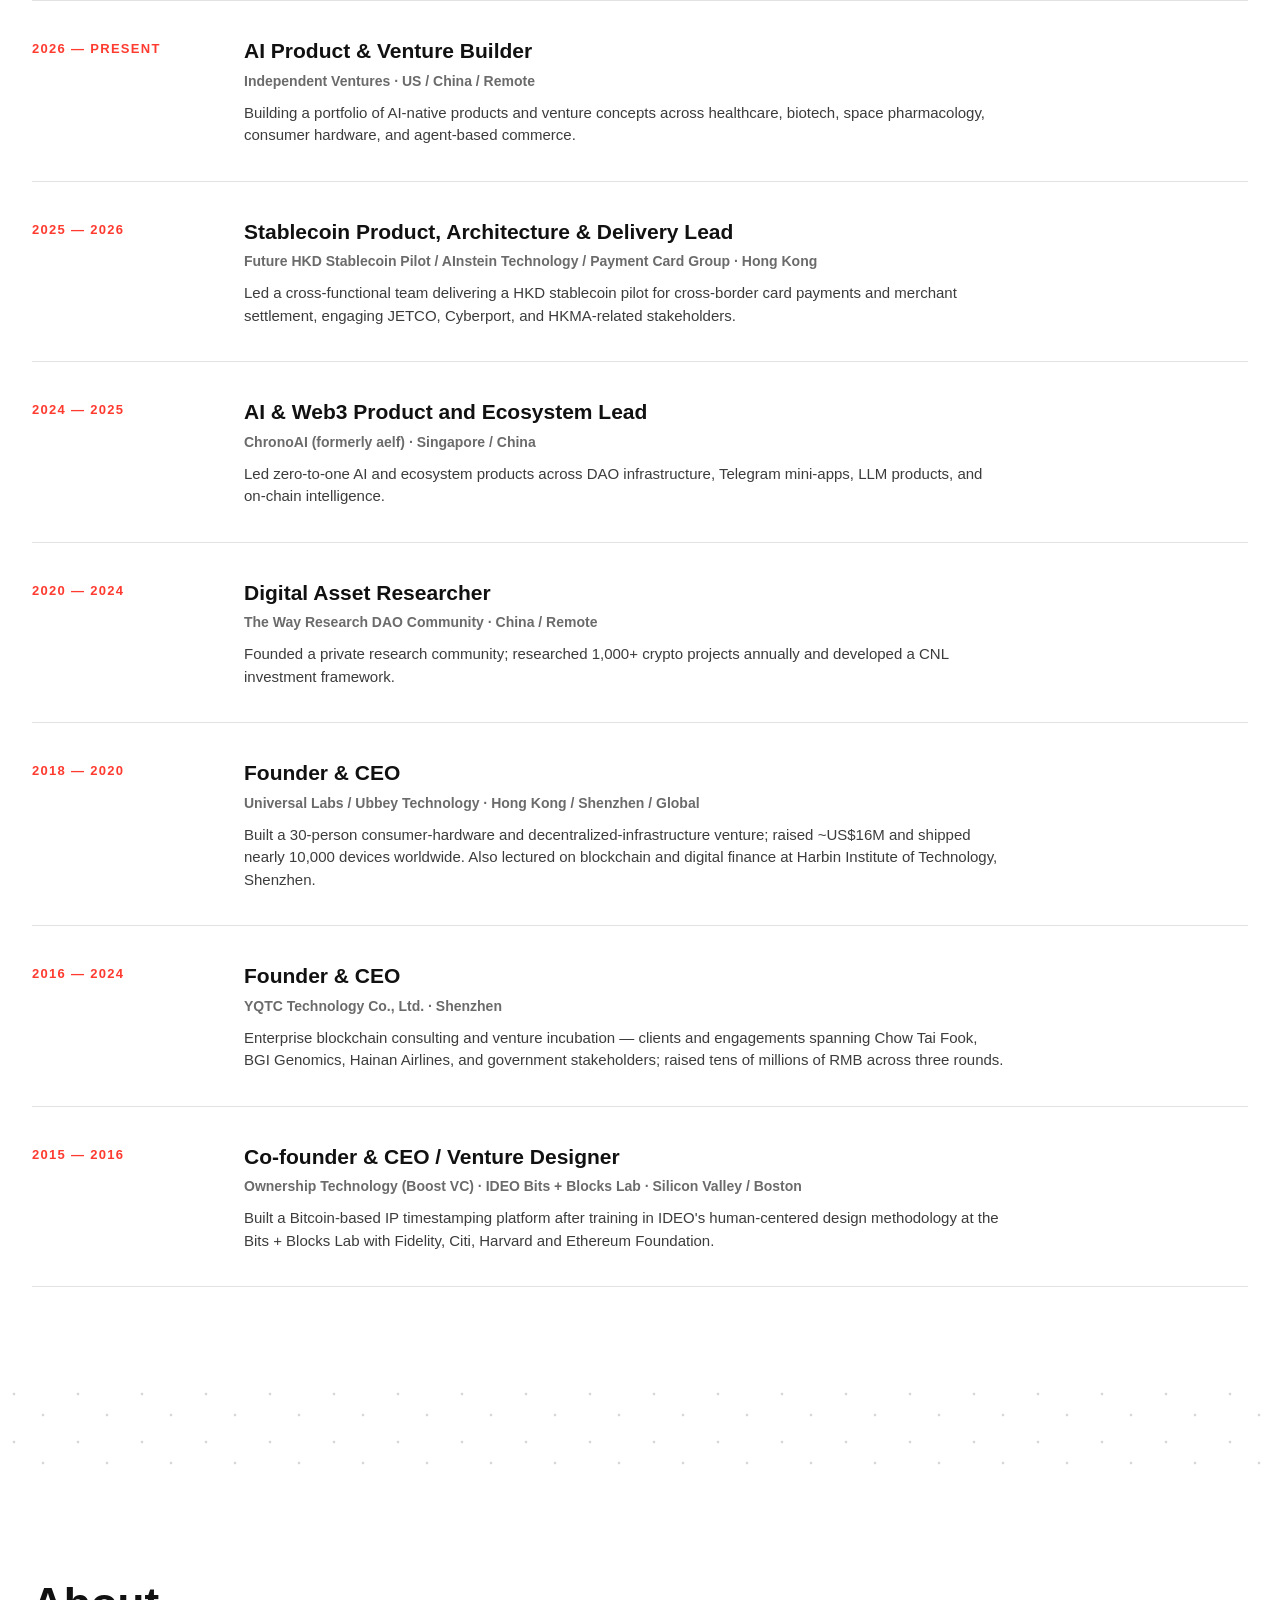
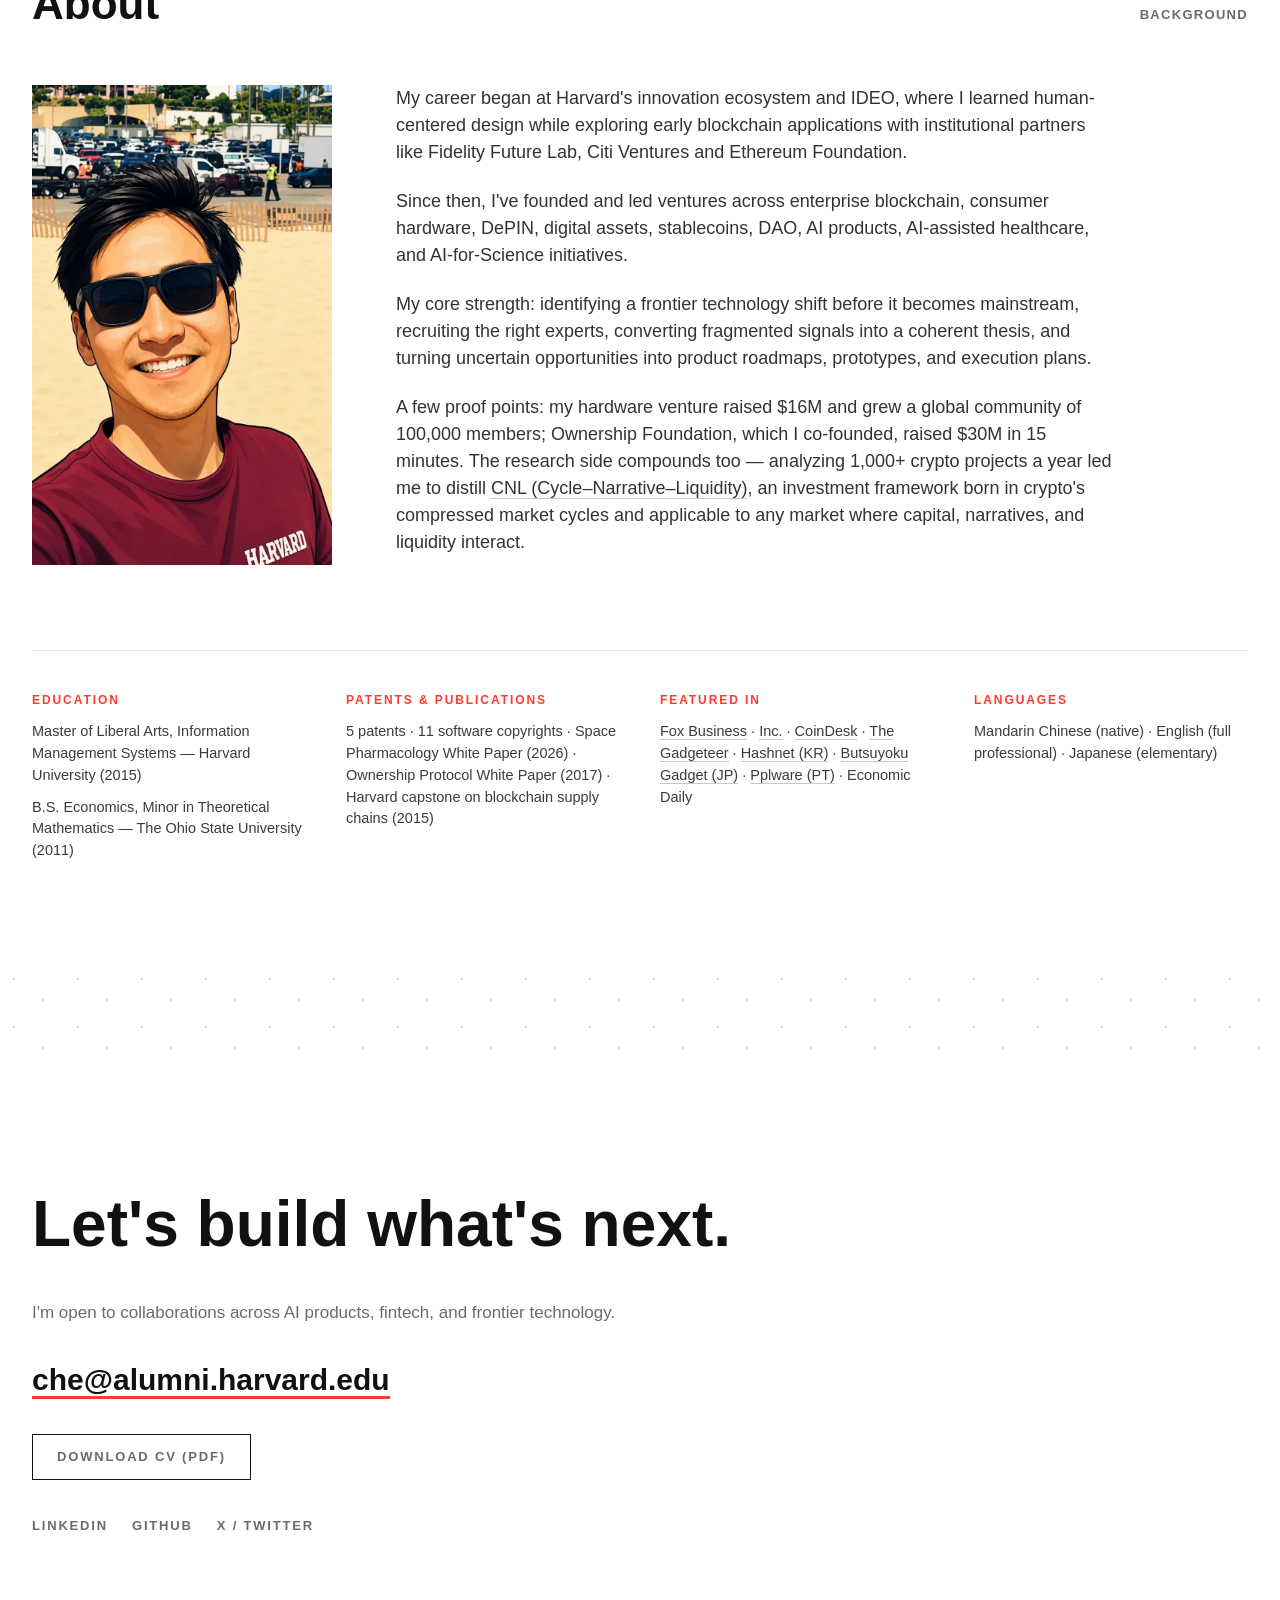
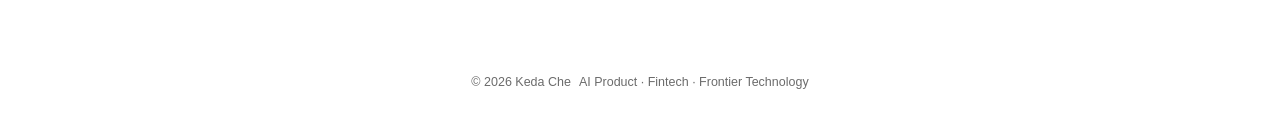
==== commit 326b921a: "Reorder navigation and emphasize insights" ====
--- a/index.html
+++ b/index.html
@@ -8,7 +8,7 @@
 <meta name="author" content="Keda Che">
 <meta name="robots" content="index, follow">
 <meta name="theme-color" content="#111111">
-<meta name="site-version" content="2026-07-17-3">
+<meta name="site-version" content="2026-07-17-4">
 <link rel="canonical" href="https://kedache.com/">
 <meta property="og:type" content="website">
 <meta property="og:url" content="https://kedache.com/">
@@ -16,7 +16,7 @@
 <meta property="og:locale" content="en_US">
 <meta property="og:title" content="Keda Che | AI Product, Fintech &amp; Frontier Technology Leader">
 <meta property="og:description" content="10+ years turning emerging technology — AI, stablecoins, blockchain, hardware — into products, teams, and businesses.">
-<meta property="og:image" content="https://kedache.com/assets/images/keda-social.jpg?v=2026-07-17-3">
+<meta property="og:image" content="https://kedache.com/assets/images/keda-social.jpg?v=2026-07-17-4">
 <meta property="og:image:type" content="image/jpeg">
 <meta property="og:image:width" content="800">
 <meta property="og:image:height" content="1484">
@@ -24,12 +24,12 @@
 <meta name="twitter:card" content="summary">
 <meta name="twitter:title" content="Keda Che | AI Product, Fintech &amp; Frontier Technology Leader">
 <meta name="twitter:description" content="10+ years turning emerging technology into products, teams, and businesses.">
-<meta name="twitter:image" content="https://kedache.com/assets/images/keda-social.jpg?v=2026-07-17-3">
-<link rel="icon" href="/favicon.ico?v=2026-07-17-3" sizes="48x48">
-<link rel="icon" type="image/svg+xml" href="/favicon.svg?v=2026-07-17-3">
-<link rel="apple-touch-icon" href="/apple-touch-icon.png?v=2026-07-17-3">
+<meta name="twitter:image" content="https://kedache.com/assets/images/keda-social.jpg?v=2026-07-17-4">
+<link rel="icon" href="/favicon.ico?v=2026-07-17-4" sizes="48x48">
+<link rel="icon" type="image/svg+xml" href="/favicon.svg?v=2026-07-17-4">
+<link rel="apple-touch-icon" href="/apple-touch-icon.png?v=2026-07-17-4">
 <script>
-window.__SITE_VERSION__ = '2026-07-17-3';
+window.__SITE_VERSION__ = '2026-07-17-4';
 
 (function () {
   var version = window.__SITE_VERSION__;
@@ -77,8 +77,8 @@
     .catch(function () {});
 })();
 </script>
-<link rel="preload" as="image" href="assets/images/keda.webp?v=2026-07-17-3">
-<link rel="stylesheet" href="assets/css/styles.css?v=2026-07-17-3">
+<link rel="preload" as="image" href="assets/images/keda.webp?v=2026-07-17-4">
+<link rel="stylesheet" href="assets/css/styles.css?v=2026-07-17-4">
 <script type="application/ld+json">
 {
   "@context": "https://schema.org",
@@ -96,7 +96,7 @@
       "@id": "https://kedache.com/#person",
       "name": "Keda Che",
       "url": "https://kedache.com/",
-      "image": "https://kedache.com/assets/images/keda.webp?v=2026-07-17-3",
+      "image": "https://kedache.com/assets/images/keda.webp?v=2026-07-17-4",
       "jobTitle": "AI Product, Commercialization and Emerging Technology Leader",
       "email": "mailto:che@alumni.harvard.edu",
       "alumniOf": [
@@ -131,12 +131,11 @@
   <div class="wrap nav-inner">
     <a class="logo" href="#top">KEDA CHE<span>.</span></a>
     <div class="nav-links" id="nav-links">
+      <a href="#about">About</a>
       <a href="#work">Work</a>
-      <a href="#insights">Insights</a>
-      <a href="#experience">Experience</a>
-      <a href="#about">About</a>
       <a href="https://substack.com/@kedache" target="_blank" rel="noopener">Newsletter</a>
       <a href="#contact">Contact</a>
+      <a class="nav-insights" href="#insights">Insights</a>
     </div>
     <button type="button" class="nav-toggle" id="nav-toggle" aria-label="Open menu" aria-expanded="false" aria-controls="nav-links">
       <span></span><span></span>
@@ -203,7 +202,7 @@
     <div class="home-insight-grid">
       <a class="home-insight-card" href="insights/future/the-invariant-structures-beneath-change/">
         <div class="home-insight-image">
-          <img src="assets/images/insights/invariant-structures-hero.webp?v=2026-07-17-3" alt="" loading="lazy">
+          <img src="assets/images/insights/invariant-structures-hero.webp?v=2026-07-17-4" alt="" loading="lazy">
         </div>
         <div class="home-insight-meta"><span>Future</span><time datetime="2026-07">Jul 2026</time></div>
         <h3>The Invariant Structures Beneath Change</h3>
@@ -212,7 +211,7 @@
       </a>
       <a class="home-insight-card" href="insights/cnl-framework/cycle-narrative-liquidity/">
         <div class="home-insight-image">
-          <img src="assets/images/insights/cnl-hero.webp?v=2026-07-17-3" alt="" loading="lazy">
+          <img src="assets/images/insights/cnl-hero.webp?v=2026-07-17-4" alt="" loading="lazy">
         </div>
         <div class="home-insight-meta"><span>CNL Framework</span><time datetime="2026-07">Jul 2026</time></div>
         <h3>Cycle, Narrative, Liquidity</h3>
@@ -377,7 +376,7 @@
       <span class="sec-note">Background</span>
     </div>
     <div class="about-grid">
-      <img src="assets/images/keda.webp?v=2026-07-17-3" alt="Keda Che" class="portrait" onerror="this.style.display='none'">
+      <img src="assets/images/keda.webp?v=2026-07-17-4" alt="Keda Che" class="portrait" onerror="this.style.display='none'">
       <div>
         <p>My career began at Harvard's innovation ecosystem and IDEO, where I learned human-centered design while exploring early blockchain applications with institutional partners like Fidelity Future Lab, Citi Ventures and Ethereum Foundation.</p>
         <p>Since then, I've founded and led ventures across enterprise blockchain, consumer hardware, DePIN, digital assets, stablecoins, DAO, AI products, AI-assisted healthcare, and AI-for-Science initiatives.</p>
@@ -415,7 +414,7 @@
     <p class="contact-copy">I'm open to collaborations across AI products, fintech, and frontier technology.</p>
     <a class="email" href="mailto:che@alumni.harvard.edu">che@alumni.harvard.edu</a>
     <div class="socials tight">
-    <a class="cv-button" href="assets/docs/Keda_Che_Public_CV.pdf?v=2026-07-17-3" download>Download CV (PDF)</a>
+    <a class="cv-button" href="assets/docs/Keda_Che_Public_CV.pdf?v=2026-07-17-4" download>Download CV (PDF)</a>
     </div>
     <div class="socials">
       <a href="https://www.linkedin.com/in/kedache/" target="_blank" rel="noopener">LinkedIn</a>
@@ -432,6 +431,6 @@
   </div>
 </footer>
 
-<script src="assets/js/main.js?v=2026-07-17-3" defer></script>
+<script src="assets/js/main.js?v=2026-07-17-4" defer></script>
 </body>
 </html>
--- a/assets/css/styles.css
+++ b/assets/css/styles.css
@@ -23,6 +23,8 @@
 .nav-links { display: flex; gap: 32px; }
 .nav-links a { font-size: 12px; font-weight: 600; letter-spacing: .14em; text-transform: uppercase; color: var(--mid); transition: color .15s; }
 .nav-links a:hover { color: var(--black); }
+.nav-links a.nav-insights { color: var(--accent); }
+.nav-links a.nav-insights:hover { color: var(--accent); }
 .nav-toggle { display: none; background: none; border: 0; width: 40px; height: 40px; cursor: pointer; padding: 8px; flex-direction: column; justify-content: center; align-items: flex-end; gap: 7px; }
 .nav-toggle span { display: block; height: 2px; width: 22px; background: var(--black); transition: transform .25s cubic-bezier(.4,0,.2,1), opacity .25s; }
 nav.open .nav-toggle span:first-child { transform: translateY(4.5px) rotate(45deg); }
@@ -122,18 +124,18 @@
 .card h3 { font-size: 22px; font-weight: 700; letter-spacing: 0; line-height: 1.15; }
 .card p { font-size: 13.5px; margin-top: 8px; opacity: 0; max-height: 0; transition: opacity .25s, max-height .3s; line-height: 1.45; }
 .card:hover p, .card:focus-visible p { opacity: .95; max-height: 140px; }
-.g1  { background: linear-gradient(rgba(5,10,30,.35), rgba(5,10,30,.35)), url('../images/astrava-card.webp?v=2026-07-17-3') center/cover; }
-.g2  { background: linear-gradient(rgba(10,5,40,.35), rgba(10,5,40,.35)), url('../images/stablecoin-card.webp?v=2026-07-17-3') center/cover; }
-.g3  { background: linear-gradient(rgba(20,12,8,.35), rgba(20,12,8,.35)), url('../images/vetara-card.webp?v=2026-07-17-3') center/cover; }
-.g4  { background: linear-gradient(rgba(30,5,60,.3), rgba(30,5,60,.3)), url('../images/votigram-card.webp?v=2026-07-17-3') center/cover; }
-.g5  { background: linear-gradient(rgba(0,0,0,.3), rgba(0,0,0,.3)), url('../images/godgpt-card.webp?v=2026-07-17-3') center/cover; }
-.g6  { background: linear-gradient(rgba(10,5,25,.3), rgba(10,5,25,.3)), url('../images/tmrwdao-card.webp?v=2026-07-17-3') center/cover; }
-.g7  { background: linear-gradient(rgba(15,10,10,.4), rgba(15,10,10,.4)), url('../images/ubbey-card.webp?v=2026-07-17-3') center/cover; }
-.g8  { background: linear-gradient(rgba(5,5,15,.25), rgba(5,5,15,.25)), url('../images/next-card.webp?v=2026-07-17-3') center/cover; }
-.g9  { background: linear-gradient(rgba(15,15,20,.3), rgba(15,15,20,.3)), url('../images/tmark-card.webp?v=2026-07-17-3') center/cover; }
-.g10 { background: linear-gradient(rgba(5,15,30,.25), rgba(5,15,30,.25)), url('../images/clawinabox-card.webp?v=2026-07-17-3') center top/cover; }
-.g11 { background: linear-gradient(rgba(20,10,25,.4), rgba(20,10,25,.4)), url('../images/ownership-card.webp?v=2026-07-17-3') center/cover; }
-.g12 { background: linear-gradient(rgba(0,0,0,.2), rgba(0,0,0,.2)), url('../images/perennial-card.webp?v=2026-07-17-3') center/cover; }
+.g1  { background: linear-gradient(rgba(5,10,30,.35), rgba(5,10,30,.35)), url('../images/astrava-card.webp?v=2026-07-17-4') center/cover; }
+.g2  { background: linear-gradient(rgba(10,5,40,.35), rgba(10,5,40,.35)), url('../images/stablecoin-card.webp?v=2026-07-17-4') center/cover; }
+.g3  { background: linear-gradient(rgba(20,12,8,.35), rgba(20,12,8,.35)), url('../images/vetara-card.webp?v=2026-07-17-4') center/cover; }
+.g4  { background: linear-gradient(rgba(30,5,60,.3), rgba(30,5,60,.3)), url('../images/votigram-card.webp?v=2026-07-17-4') center/cover; }
+.g5  { background: linear-gradient(rgba(0,0,0,.3), rgba(0,0,0,.3)), url('../images/godgpt-card.webp?v=2026-07-17-4') center/cover; }
+.g6  { background: linear-gradient(rgba(10,5,25,.3), rgba(10,5,25,.3)), url('../images/tmrwdao-card.webp?v=2026-07-17-4') center/cover; }
+.g7  { background: linear-gradient(rgba(15,10,10,.4), rgba(15,10,10,.4)), url('../images/ubbey-card.webp?v=2026-07-17-4') center/cover; }
+.g8  { background: linear-gradient(rgba(5,5,15,.25), rgba(5,5,15,.25)), url('../images/next-card.webp?v=2026-07-17-4') center/cover; }
+.g9  { background: linear-gradient(rgba(15,15,20,.3), rgba(15,15,20,.3)), url('../images/tmark-card.webp?v=2026-07-17-4') center/cover; }
+.g10 { background: linear-gradient(rgba(5,15,30,.25), rgba(5,15,30,.25)), url('../images/clawinabox-card.webp?v=2026-07-17-4') center top/cover; }
+.g11 { background: linear-gradient(rgba(20,10,25,.4), rgba(20,10,25,.4)), url('../images/ownership-card.webp?v=2026-07-17-4') center/cover; }
+.g12 { background: linear-gradient(rgba(0,0,0,.2), rgba(0,0,0,.2)), url('../images/perennial-card.webp?v=2026-07-17-4') center/cover; }
 
 /* EXPERIENCE */
 .xp { border-top: 1px solid var(--line); }
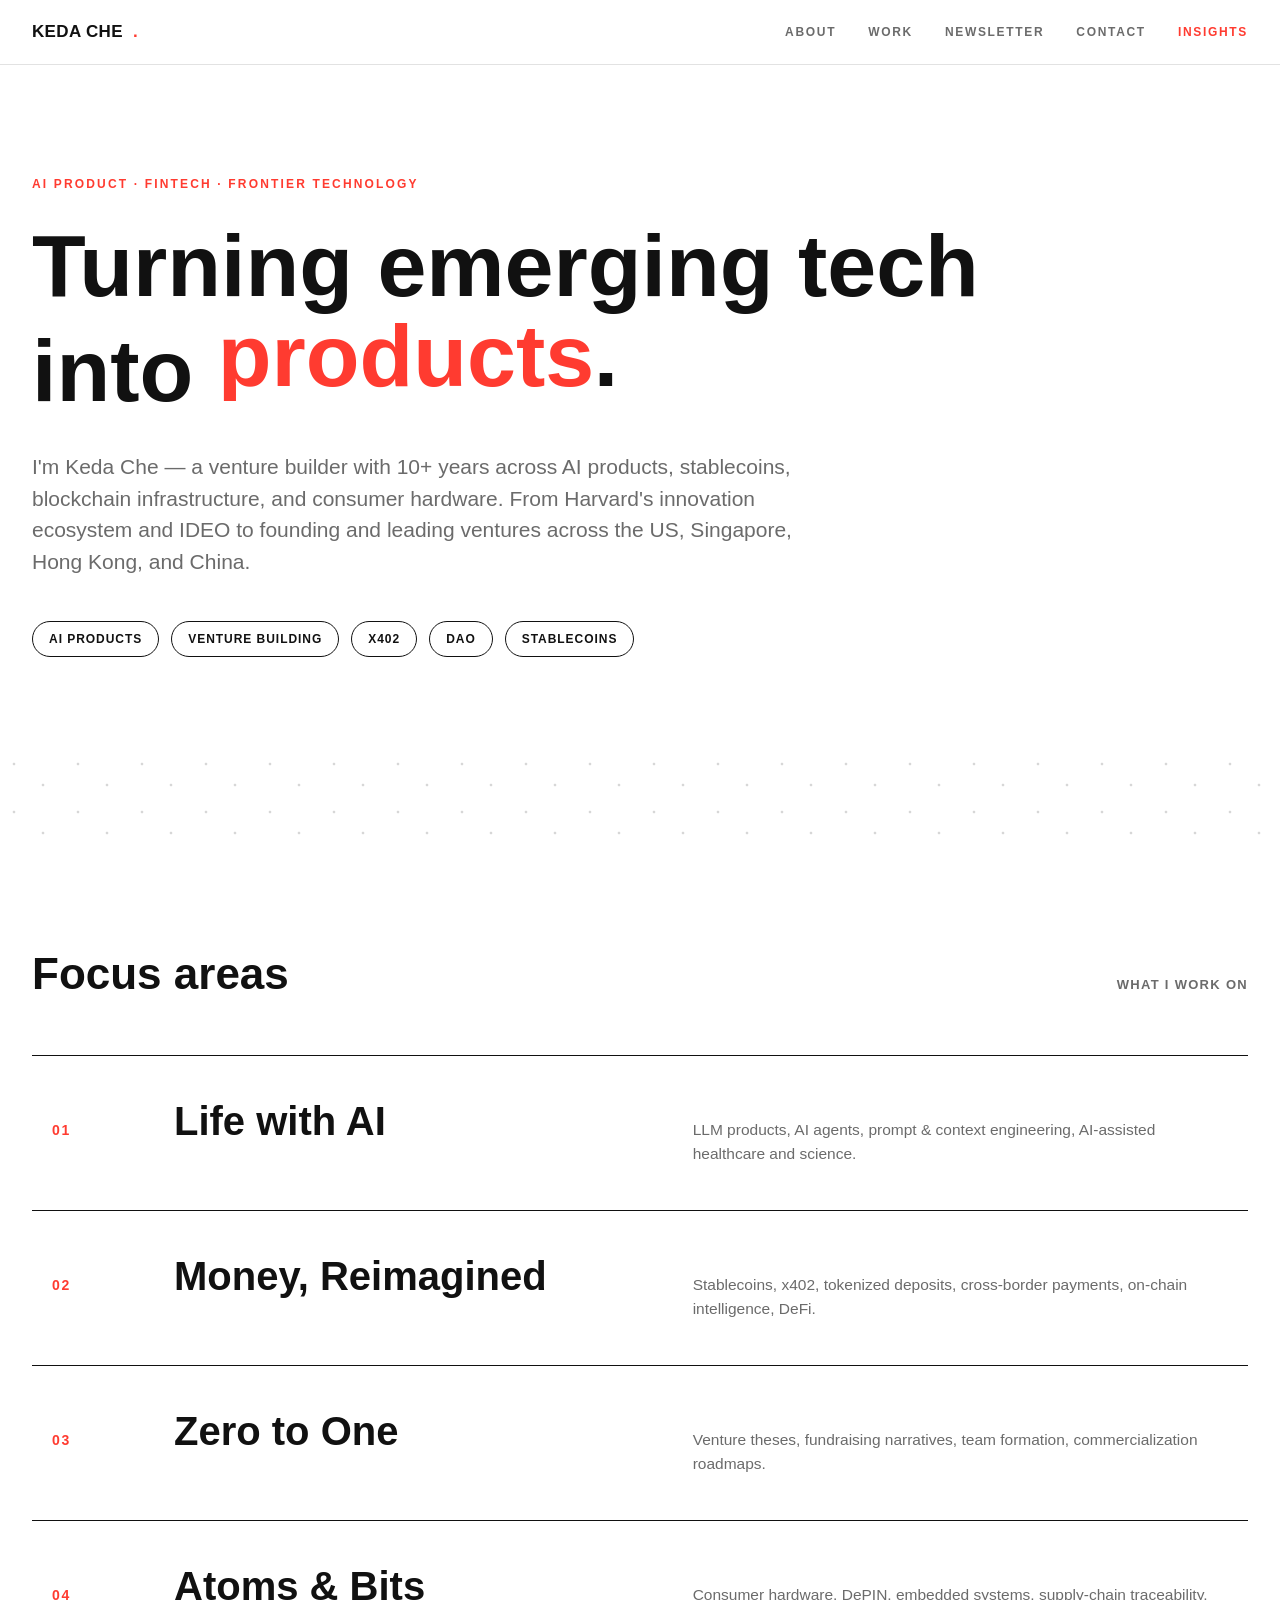
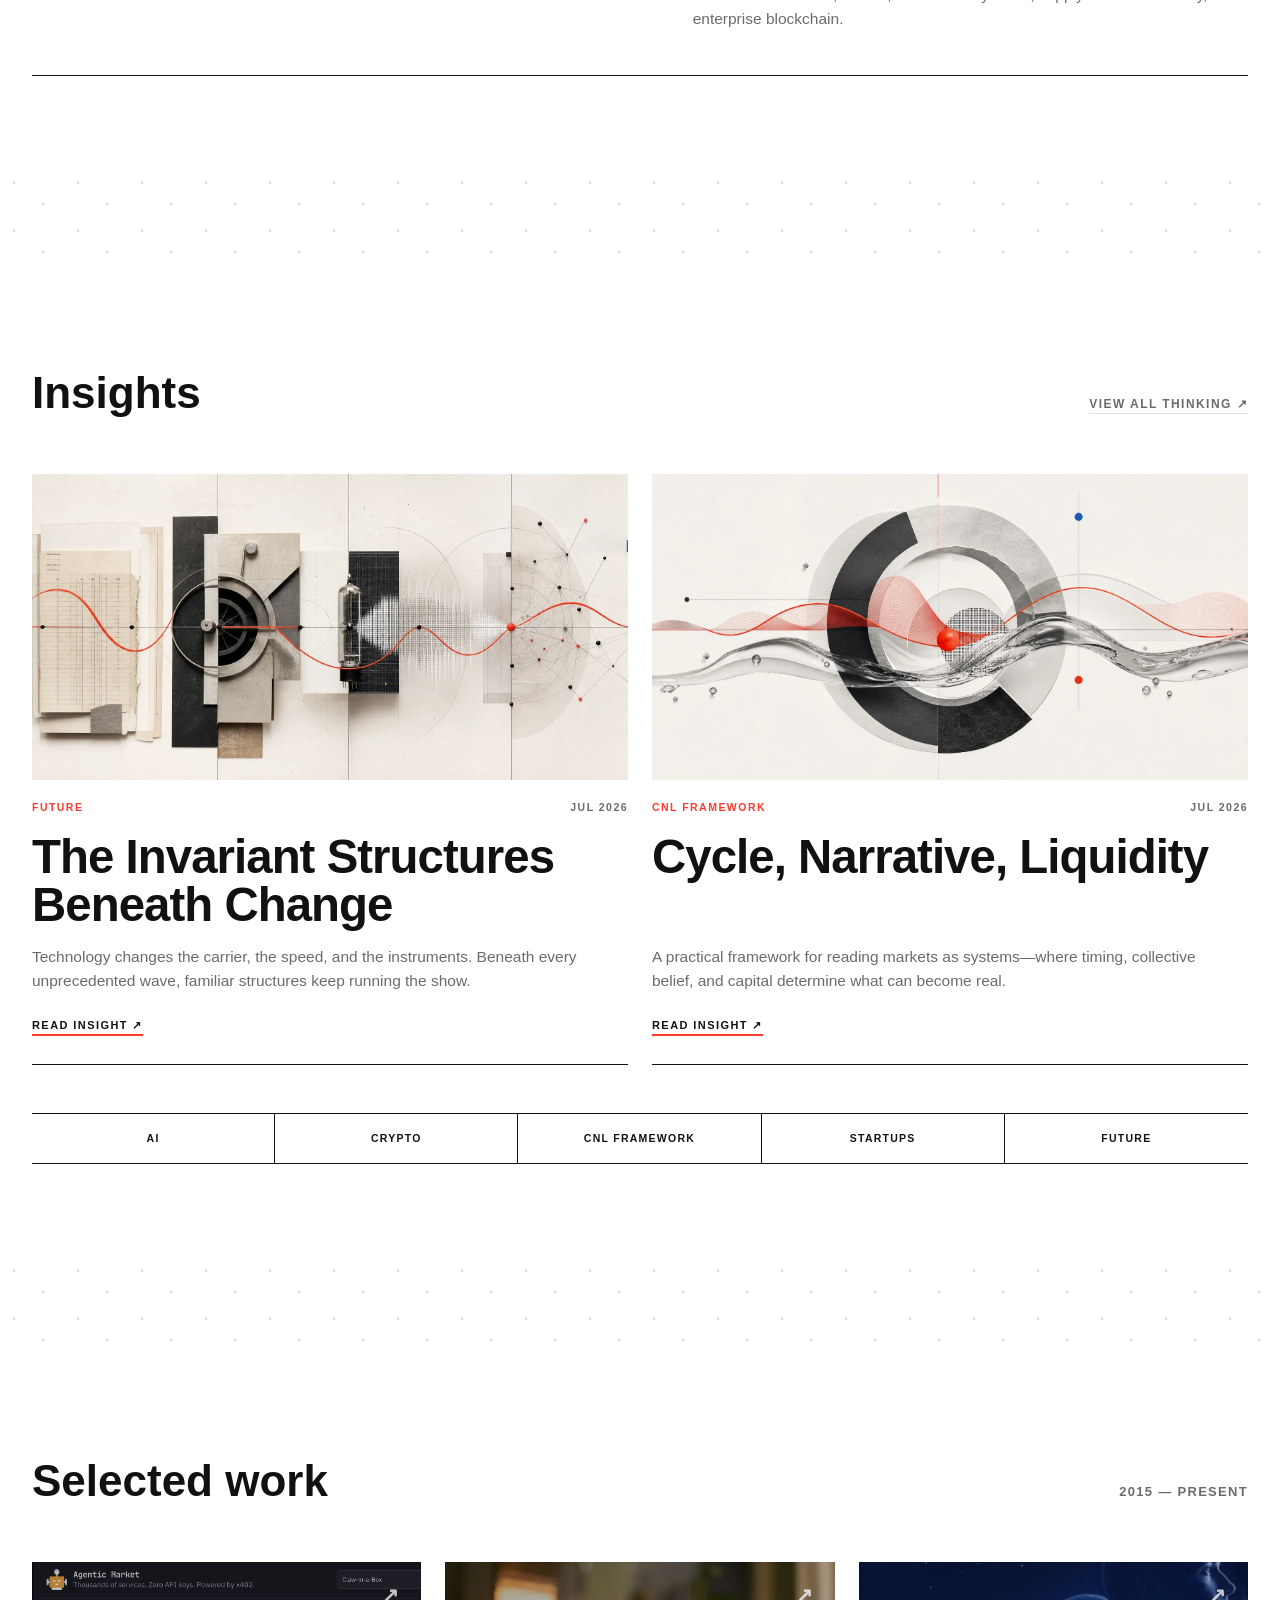
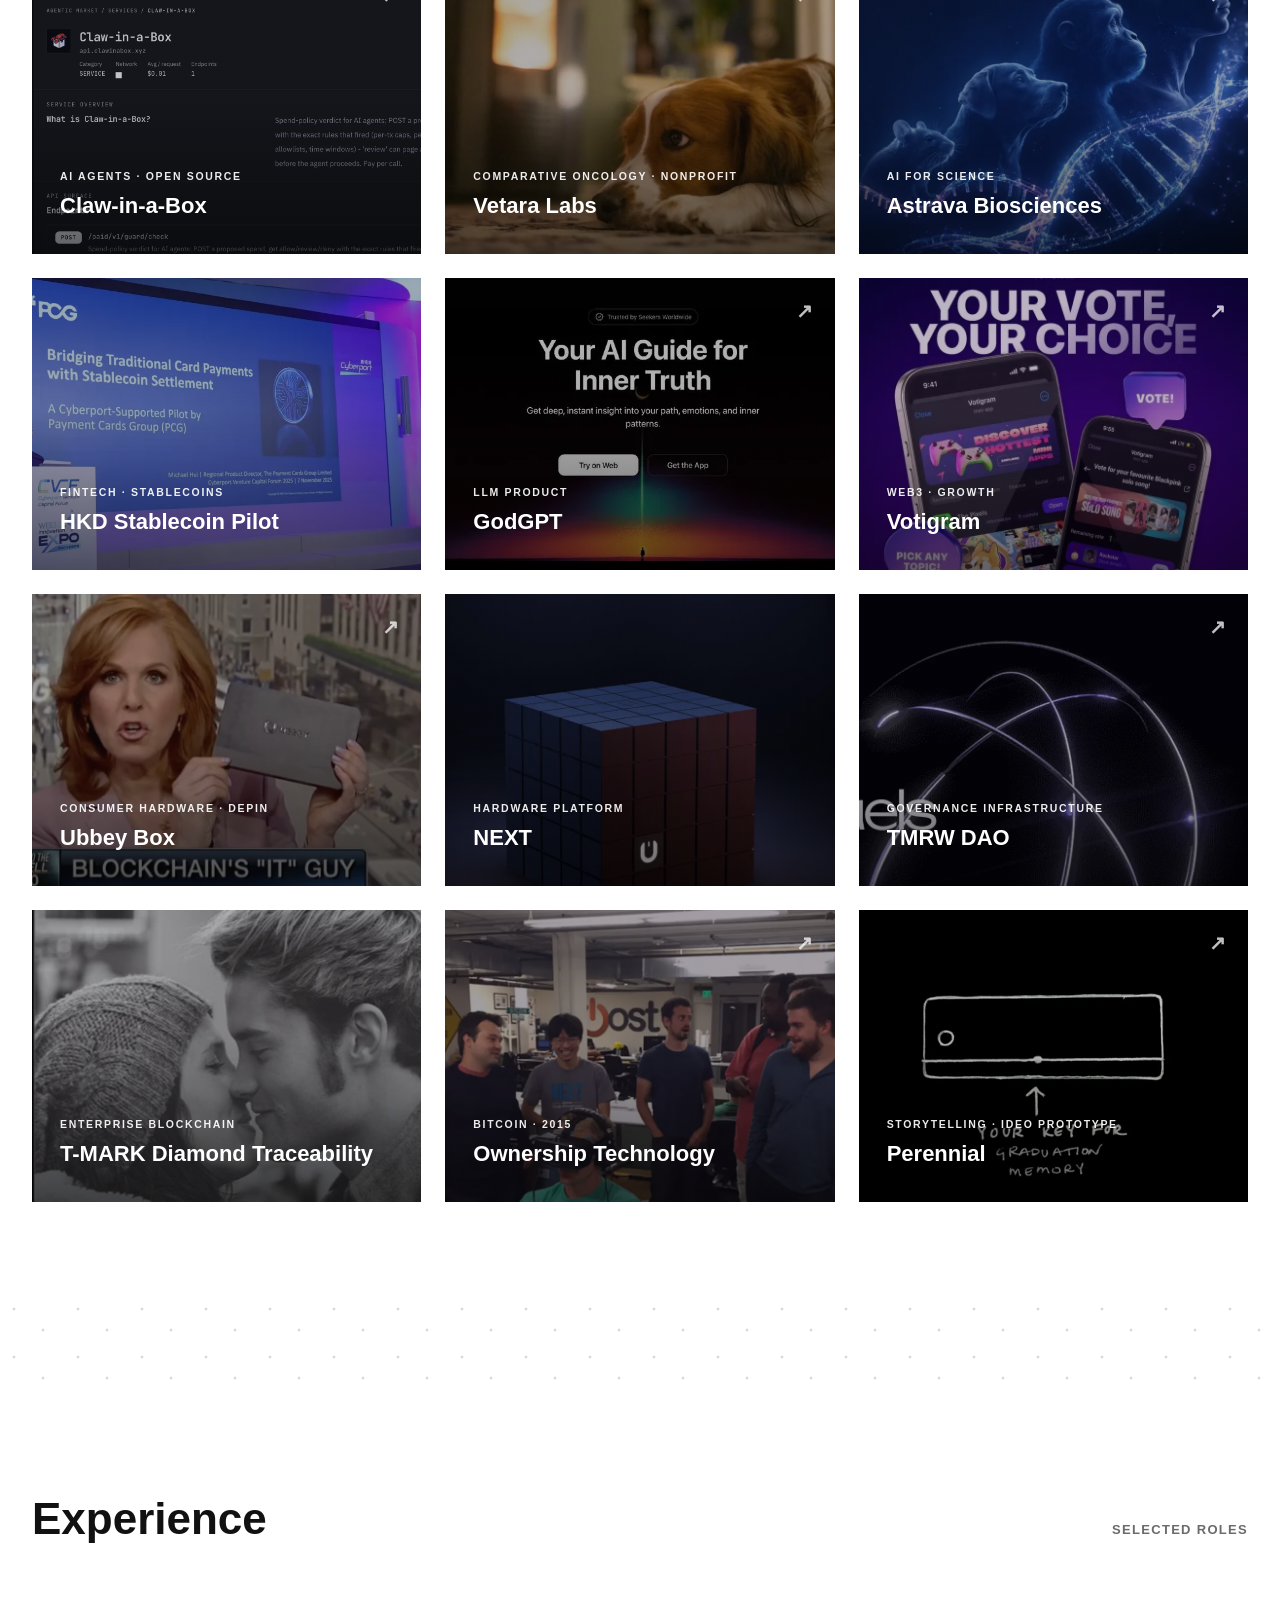
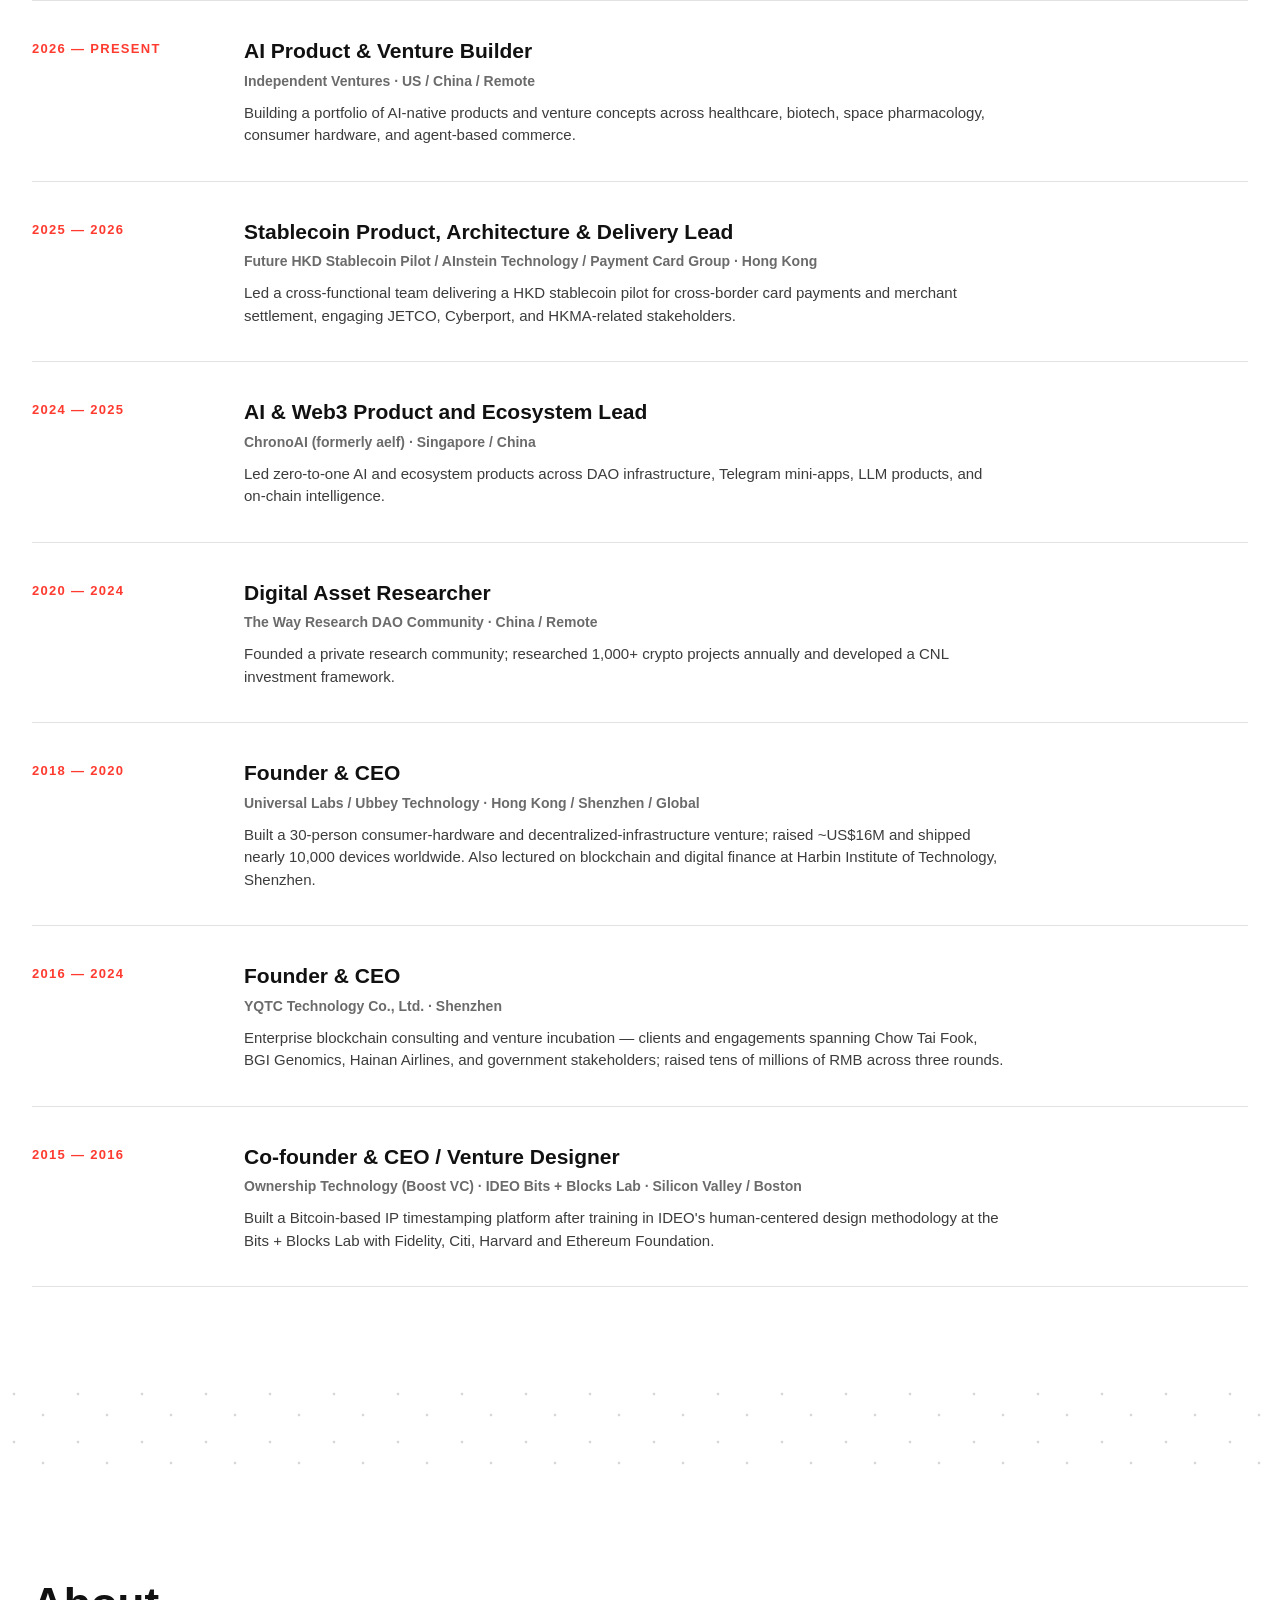
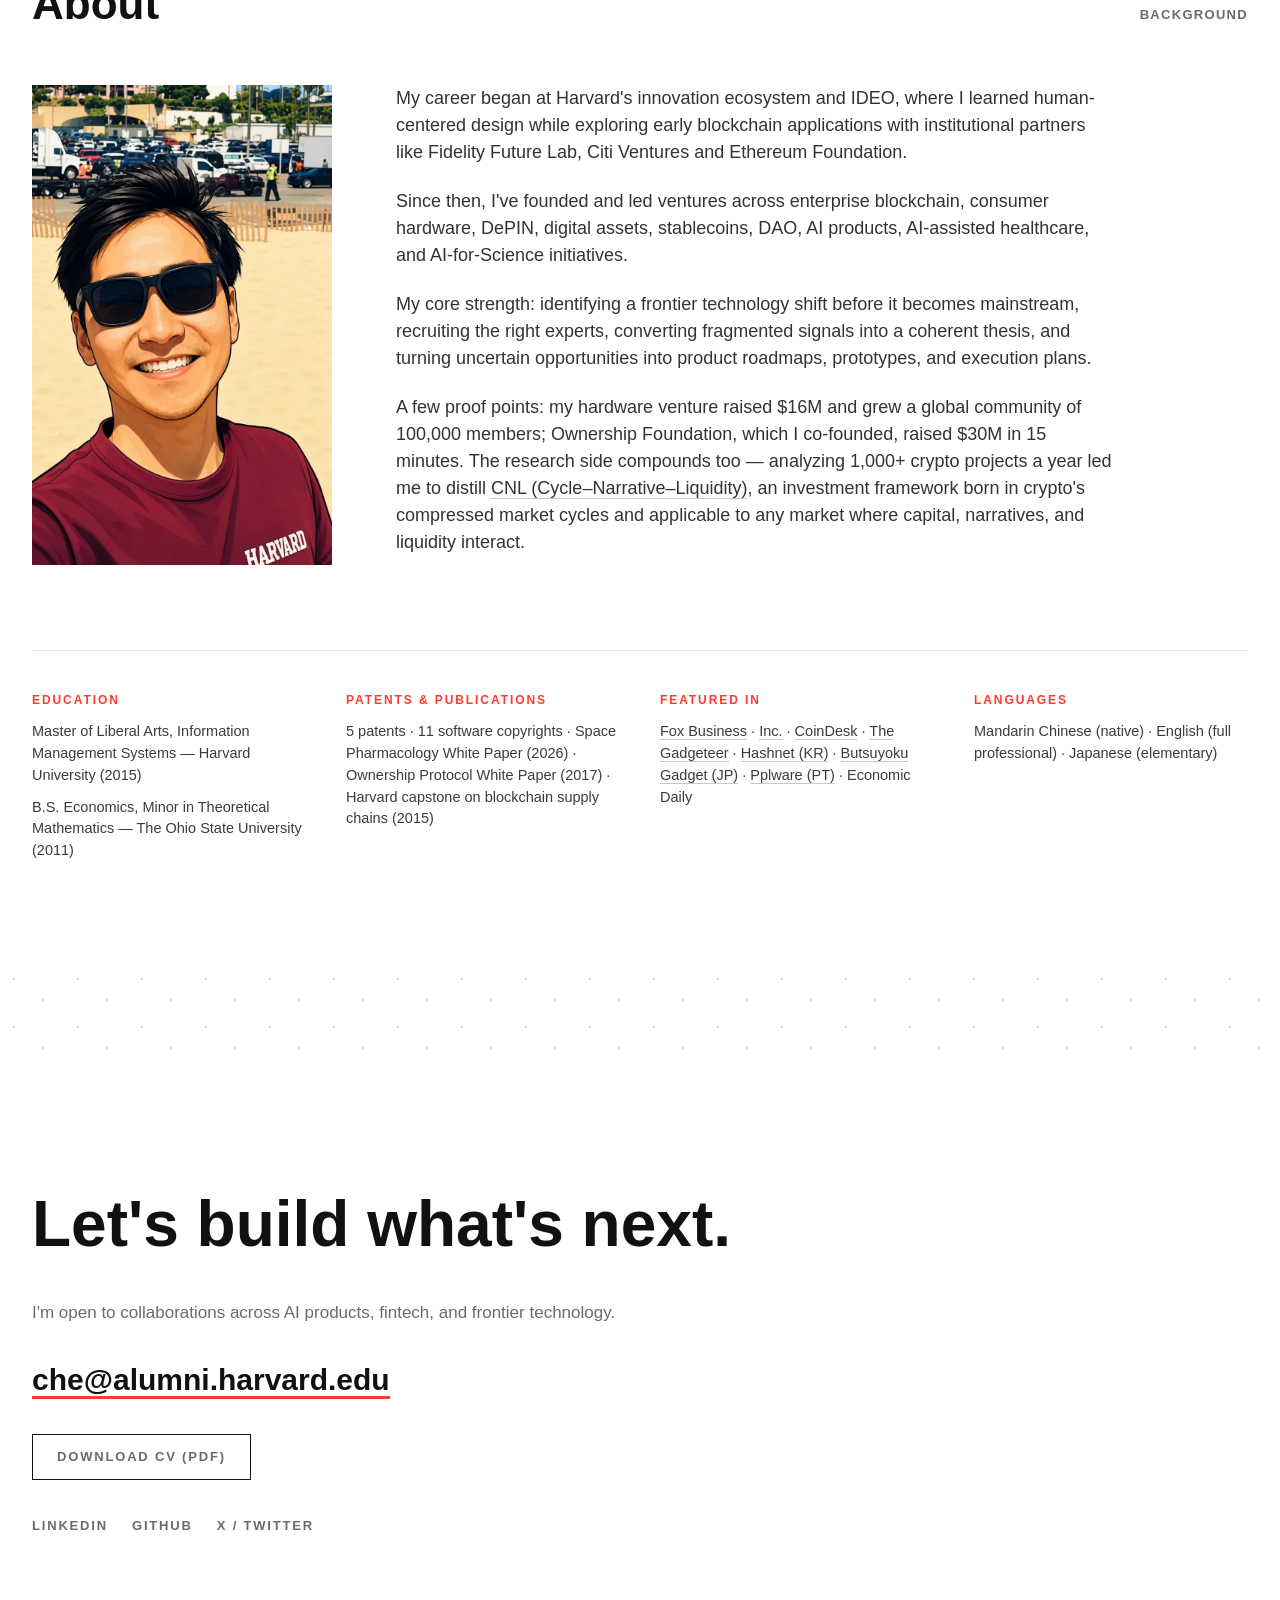
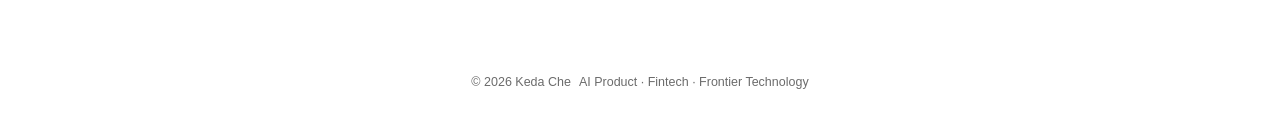
==== commit fc17935c: "Update focus chips and x402 copy" ====
--- a/index.html
+++ b/index.html
@@ -8,7 +8,7 @@
 <meta name="author" content="Keda Che">
 <meta name="robots" content="index, follow">
 <meta name="theme-color" content="#111111">
-<meta name="site-version" content="2026-07-17-4">
+<meta name="site-version" content="2026-07-18-1">
 <link rel="canonical" href="https://kedache.com/">
 <meta property="og:type" content="website">
 <meta property="og:url" content="https://kedache.com/">
@@ -16,7 +16,7 @@
 <meta property="og:locale" content="en_US">
 <meta property="og:title" content="Keda Che | AI Product, Fintech &amp; Frontier Technology Leader">
 <meta property="og:description" content="10+ years turning emerging technology — AI, stablecoins, blockchain, hardware — into products, teams, and businesses.">
-<meta property="og:image" content="https://kedache.com/assets/images/keda-social.jpg?v=2026-07-17-4">
+<meta property="og:image" content="https://kedache.com/assets/images/keda-social.jpg?v=2026-07-18-1">
 <meta property="og:image:type" content="image/jpeg">
 <meta property="og:image:width" content="800">
 <meta property="og:image:height" content="1484">
@@ -24,12 +24,12 @@
 <meta name="twitter:card" content="summary">
 <meta name="twitter:title" content="Keda Che | AI Product, Fintech &amp; Frontier Technology Leader">
 <meta name="twitter:description" content="10+ years turning emerging technology into products, teams, and businesses.">
-<meta name="twitter:image" content="https://kedache.com/assets/images/keda-social.jpg?v=2026-07-17-4">
-<link rel="icon" href="/favicon.ico?v=2026-07-17-4" sizes="48x48">
-<link rel="icon" type="image/svg+xml" href="/favicon.svg?v=2026-07-17-4">
-<link rel="apple-touch-icon" href="/apple-touch-icon.png?v=2026-07-17-4">
+<meta name="twitter:image" content="https://kedache.com/assets/images/keda-social.jpg?v=2026-07-18-1">
+<link rel="icon" href="/favicon.ico?v=2026-07-18-1" sizes="48x48">
+<link rel="icon" type="image/svg+xml" href="/favicon.svg?v=2026-07-18-1">
+<link rel="apple-touch-icon" href="/apple-touch-icon.png?v=2026-07-18-1">
 <script>
-window.__SITE_VERSION__ = '2026-07-17-4';
+window.__SITE_VERSION__ = '2026-07-18-1';
 
 (function () {
   var version = window.__SITE_VERSION__;
@@ -77,8 +77,8 @@
     .catch(function () {});
 })();
 </script>
-<link rel="preload" as="image" href="assets/images/keda.webp?v=2026-07-17-4">
-<link rel="stylesheet" href="assets/css/styles.css?v=2026-07-17-4">
+<link rel="preload" as="image" href="assets/images/keda.webp?v=2026-07-18-1">
+<link rel="stylesheet" href="assets/css/styles.css?v=2026-07-18-1">
 <script type="application/ld+json">
 {
   "@context": "https://schema.org",
@@ -96,7 +96,7 @@
       "@id": "https://kedache.com/#person",
       "name": "Keda Che",
       "url": "https://kedache.com/",
-      "image": "https://kedache.com/assets/images/keda.webp?v=2026-07-17-4",
+      "image": "https://kedache.com/assets/images/keda.webp?v=2026-07-18-1",
       "jobTitle": "AI Product, Commercialization and Emerging Technology Leader",
       "email": "mailto:che@alumni.harvard.edu",
       "alumniOf": [
@@ -151,7 +151,7 @@
     <div class="hero-meta">
       <span class="chip">AI Products</span>
       <span class="chip">Venture Building</span>
-      <span class="chip">Hardware</span>
+      <span class="chip">x402</span>
       <span class="chip">DAO</span>
       <span class="chip">Stablecoins</span>
     </div>
@@ -175,7 +175,7 @@
       <div class="theme">
         <span class="num">02</span>
         <h3>Money, Reimagined</h3>
-        <p>Stablecoins, tokenized deposits, cross-border payments, on-chain intelligence, DeFi.</p>
+        <p>Stablecoins, x402, tokenized deposits, cross-border payments, on-chain intelligence, DeFi.</p>
       </div>
       <div class="theme">
         <span class="num">03</span>
@@ -202,7 +202,7 @@
     <div class="home-insight-grid">
       <a class="home-insight-card" href="insights/future/the-invariant-structures-beneath-change/">
         <div class="home-insight-image">
-          <img src="assets/images/insights/invariant-structures-hero.webp?v=2026-07-17-4" alt="" loading="lazy">
+          <img src="assets/images/insights/invariant-structures-hero.webp?v=2026-07-18-1" alt="" loading="lazy">
         </div>
         <div class="home-insight-meta"><span>Future</span><time datetime="2026-07">Jul 2026</time></div>
         <h3>The Invariant Structures Beneath Change</h3>
@@ -211,7 +211,7 @@
       </a>
       <a class="home-insight-card" href="insights/cnl-framework/cycle-narrative-liquidity/">
         <div class="home-insight-image">
-          <img src="assets/images/insights/cnl-hero.webp?v=2026-07-17-4" alt="" loading="lazy">
+          <img src="assets/images/insights/cnl-hero.webp?v=2026-07-18-1" alt="" loading="lazy">
         </div>
         <div class="home-insight-meta"><span>CNL Framework</span><time datetime="2026-07">Jul 2026</time></div>
         <h3>Cycle, Narrative, Liquidity</h3>
@@ -376,7 +376,7 @@
       <span class="sec-note">Background</span>
     </div>
     <div class="about-grid">
-      <img src="assets/images/keda.webp?v=2026-07-17-4" alt="Keda Che" class="portrait" onerror="this.style.display='none'">
+      <img src="assets/images/keda.webp?v=2026-07-18-1" alt="Keda Che" class="portrait" onerror="this.style.display='none'">
       <div>
         <p>My career began at Harvard's innovation ecosystem and IDEO, where I learned human-centered design while exploring early blockchain applications with institutional partners like Fidelity Future Lab, Citi Ventures and Ethereum Foundation.</p>
         <p>Since then, I've founded and led ventures across enterprise blockchain, consumer hardware, DePIN, digital assets, stablecoins, DAO, AI products, AI-assisted healthcare, and AI-for-Science initiatives.</p>
@@ -414,7 +414,7 @@
     <p class="contact-copy">I'm open to collaborations across AI products, fintech, and frontier technology.</p>
     <a class="email" href="mailto:che@alumni.harvard.edu">che@alumni.harvard.edu</a>
     <div class="socials tight">
-    <a class="cv-button" href="assets/docs/Keda_Che_Public_CV.pdf?v=2026-07-17-4" download>Download CV (PDF)</a>
+    <a class="cv-button" href="assets/docs/Keda_Che_Public_CV.pdf?v=2026-07-18-1" download>Download CV (PDF)</a>
     </div>
     <div class="socials">
       <a href="https://www.linkedin.com/in/kedache/" target="_blank" rel="noopener">LinkedIn</a>
@@ -431,6 +431,6 @@
   </div>
 </footer>
 
-<script src="assets/js/main.js?v=2026-07-17-4" defer></script>
+<script src="assets/js/main.js?v=2026-07-18-1" defer></script>
 </body>
 </html>
--- a/assets/css/styles.css
+++ b/assets/css/styles.css
@@ -124,18 +124,18 @@
 .card h3 { font-size: 22px; font-weight: 700; letter-spacing: 0; line-height: 1.15; }
 .card p { font-size: 13.5px; margin-top: 8px; opacity: 0; max-height: 0; transition: opacity .25s, max-height .3s; line-height: 1.45; }
 .card:hover p, .card:focus-visible p { opacity: .95; max-height: 140px; }
-.g1  { background: linear-gradient(rgba(5,10,30,.35), rgba(5,10,30,.35)), url('../images/astrava-card.webp?v=2026-07-17-4') center/cover; }
-.g2  { background: linear-gradient(rgba(10,5,40,.35), rgba(10,5,40,.35)), url('../images/stablecoin-card.webp?v=2026-07-17-4') center/cover; }
-.g3  { background: linear-gradient(rgba(20,12,8,.35), rgba(20,12,8,.35)), url('../images/vetara-card.webp?v=2026-07-17-4') center/cover; }
-.g4  { background: linear-gradient(rgba(30,5,60,.3), rgba(30,5,60,.3)), url('../images/votigram-card.webp?v=2026-07-17-4') center/cover; }
-.g5  { background: linear-gradient(rgba(0,0,0,.3), rgba(0,0,0,.3)), url('../images/godgpt-card.webp?v=2026-07-17-4') center/cover; }
-.g6  { background: linear-gradient(rgba(10,5,25,.3), rgba(10,5,25,.3)), url('../images/tmrwdao-card.webp?v=2026-07-17-4') center/cover; }
-.g7  { background: linear-gradient(rgba(15,10,10,.4), rgba(15,10,10,.4)), url('../images/ubbey-card.webp?v=2026-07-17-4') center/cover; }
-.g8  { background: linear-gradient(rgba(5,5,15,.25), rgba(5,5,15,.25)), url('../images/next-card.webp?v=2026-07-17-4') center/cover; }
-.g9  { background: linear-gradient(rgba(15,15,20,.3), rgba(15,15,20,.3)), url('../images/tmark-card.webp?v=2026-07-17-4') center/cover; }
-.g10 { background: linear-gradient(rgba(5,15,30,.25), rgba(5,15,30,.25)), url('../images/clawinabox-card.webp?v=2026-07-17-4') center top/cover; }
-.g11 { background: linear-gradient(rgba(20,10,25,.4), rgba(20,10,25,.4)), url('../images/ownership-card.webp?v=2026-07-17-4') center/cover; }
-.g12 { background: linear-gradient(rgba(0,0,0,.2), rgba(0,0,0,.2)), url('../images/perennial-card.webp?v=2026-07-17-4') center/cover; }
+.g1  { background: linear-gradient(rgba(5,10,30,.35), rgba(5,10,30,.35)), url('../images/astrava-card.webp?v=2026-07-18-1') center/cover; }
+.g2  { background: linear-gradient(rgba(10,5,40,.35), rgba(10,5,40,.35)), url('../images/stablecoin-card.webp?v=2026-07-18-1') center/cover; }
+.g3  { background: linear-gradient(rgba(20,12,8,.35), rgba(20,12,8,.35)), url('../images/vetara-card.webp?v=2026-07-18-1') center/cover; }
+.g4  { background: linear-gradient(rgba(30,5,60,.3), rgba(30,5,60,.3)), url('../images/votigram-card.webp?v=2026-07-18-1') center/cover; }
+.g5  { background: linear-gradient(rgba(0,0,0,.3), rgba(0,0,0,.3)), url('../images/godgpt-card.webp?v=2026-07-18-1') center/cover; }
+.g6  { background: linear-gradient(rgba(10,5,25,.3), rgba(10,5,25,.3)), url('../images/tmrwdao-card.webp?v=2026-07-18-1') center/cover; }
+.g7  { background: linear-gradient(rgba(15,10,10,.4), rgba(15,10,10,.4)), url('../images/ubbey-card.webp?v=2026-07-18-1') center/cover; }
+.g8  { background: linear-gradient(rgba(5,5,15,.25), rgba(5,5,15,.25)), url('../images/next-card.webp?v=2026-07-18-1') center/cover; }
+.g9  { background: linear-gradient(rgba(15,15,20,.3), rgba(15,15,20,.3)), url('../images/tmark-card.webp?v=2026-07-18-1') center/cover; }
+.g10 { background: linear-gradient(rgba(5,15,30,.25), rgba(5,15,30,.25)), url('../images/clawinabox-card.webp?v=2026-07-18-1') center top/cover; }
+.g11 { background: linear-gradient(rgba(20,10,25,.4), rgba(20,10,25,.4)), url('../images/ownership-card.webp?v=2026-07-18-1') center/cover; }
+.g12 { background: linear-gradient(rgba(0,0,0,.2), rgba(0,0,0,.2)), url('../images/perennial-card.webp?v=2026-07-18-1') center/cover; }
 
 /* EXPERIENCE */
 .xp { border-top: 1px solid var(--line); }
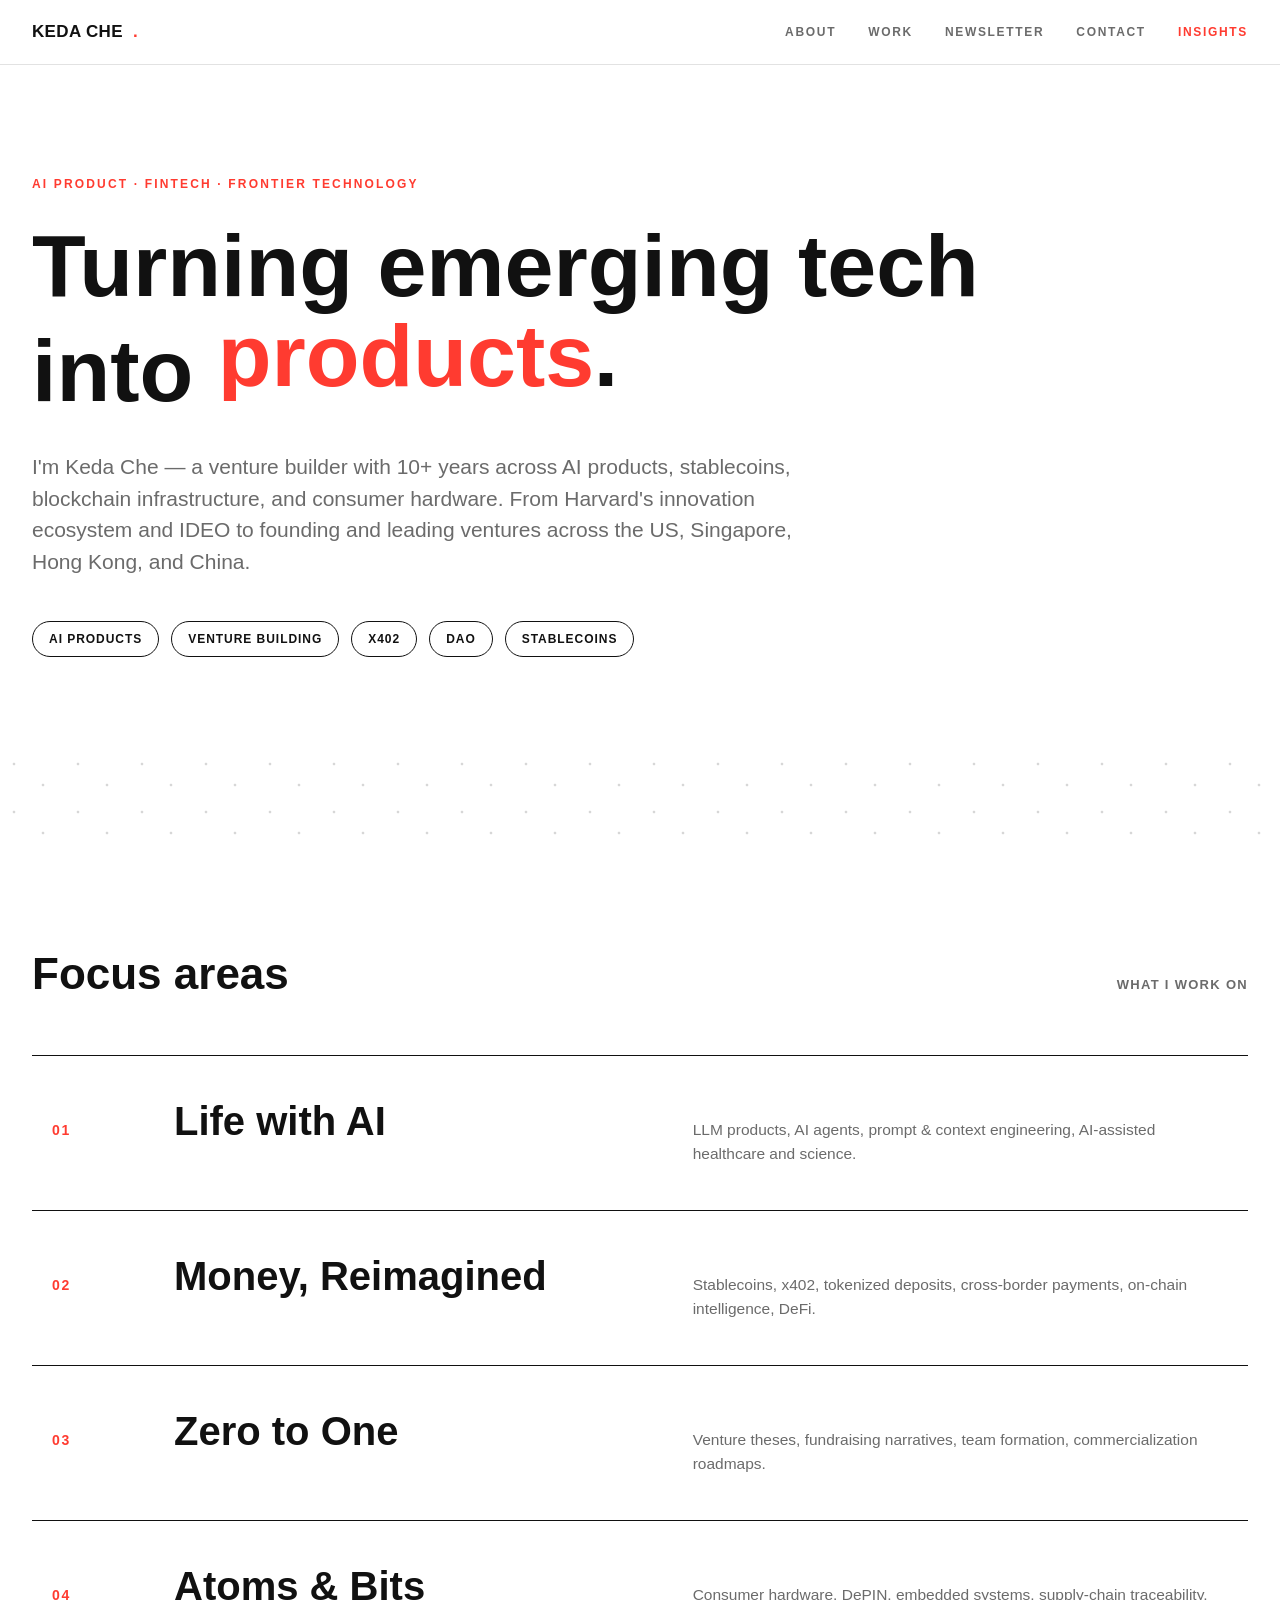
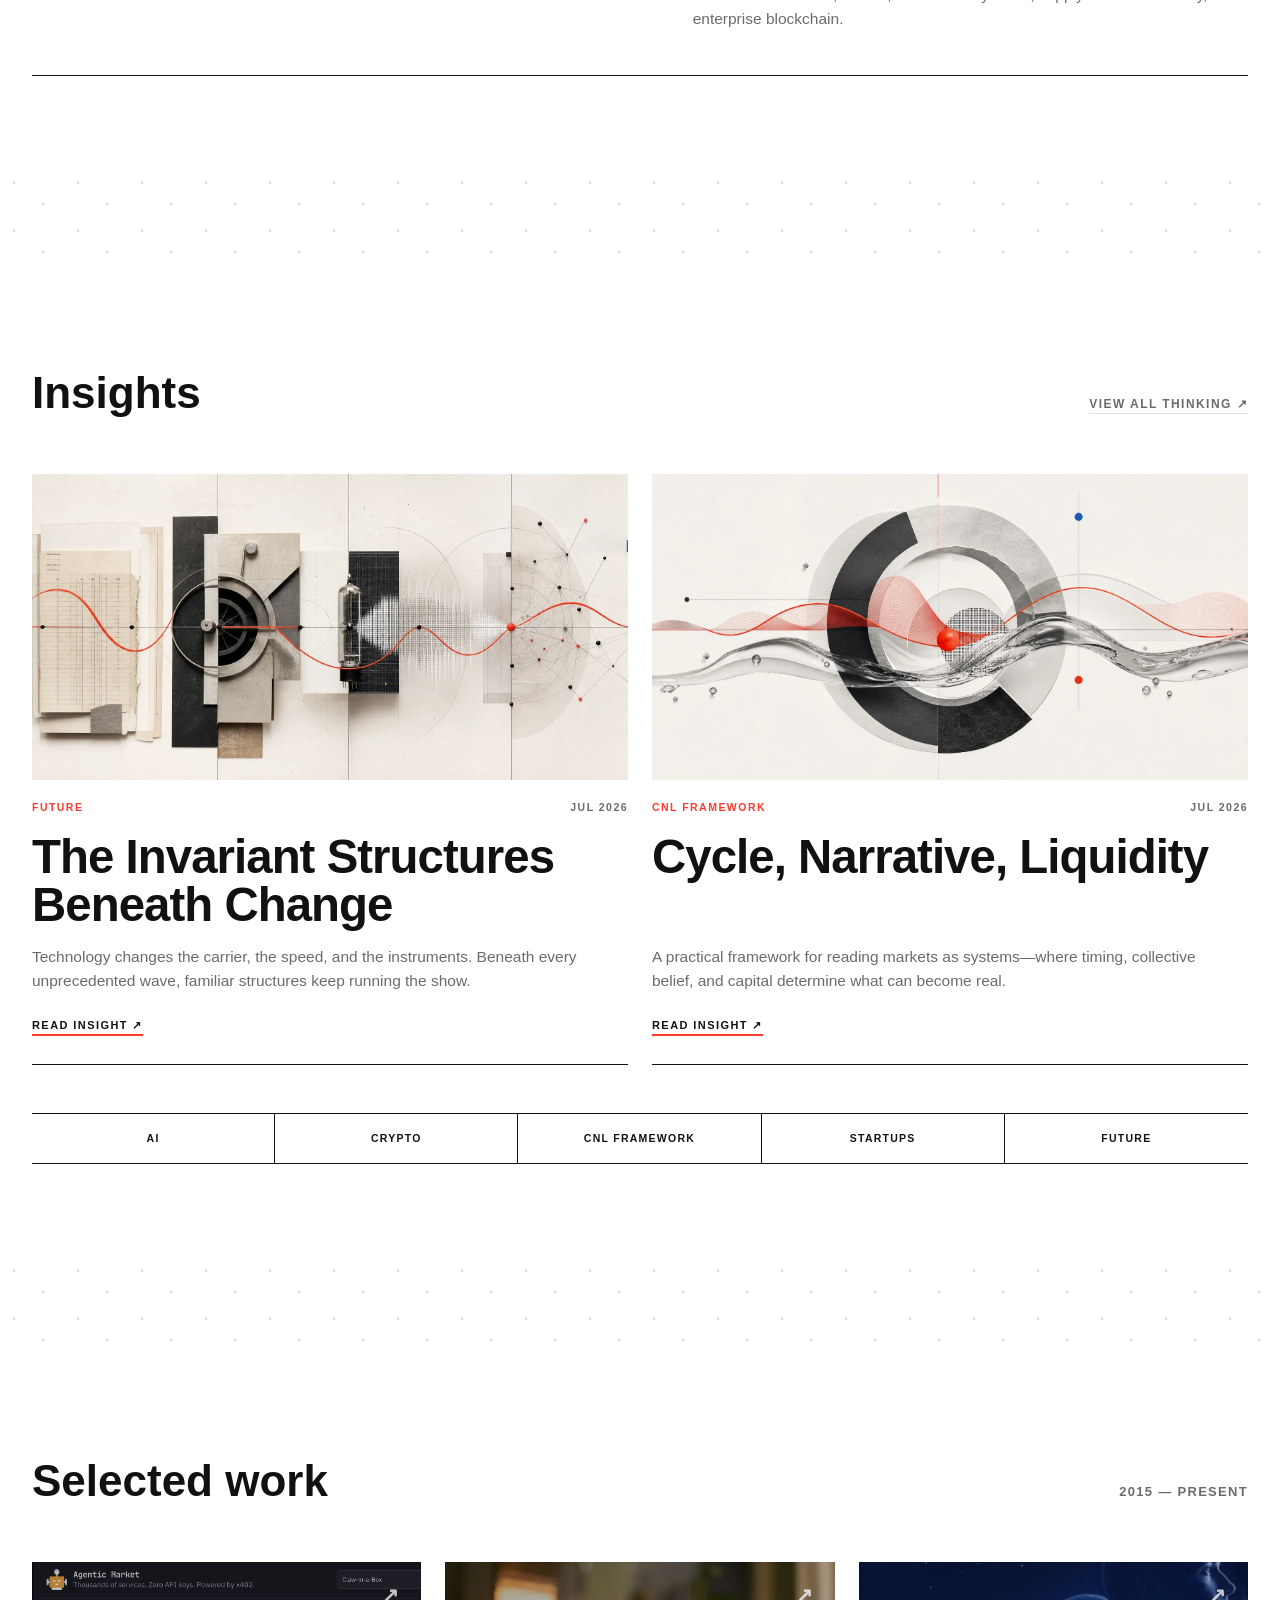
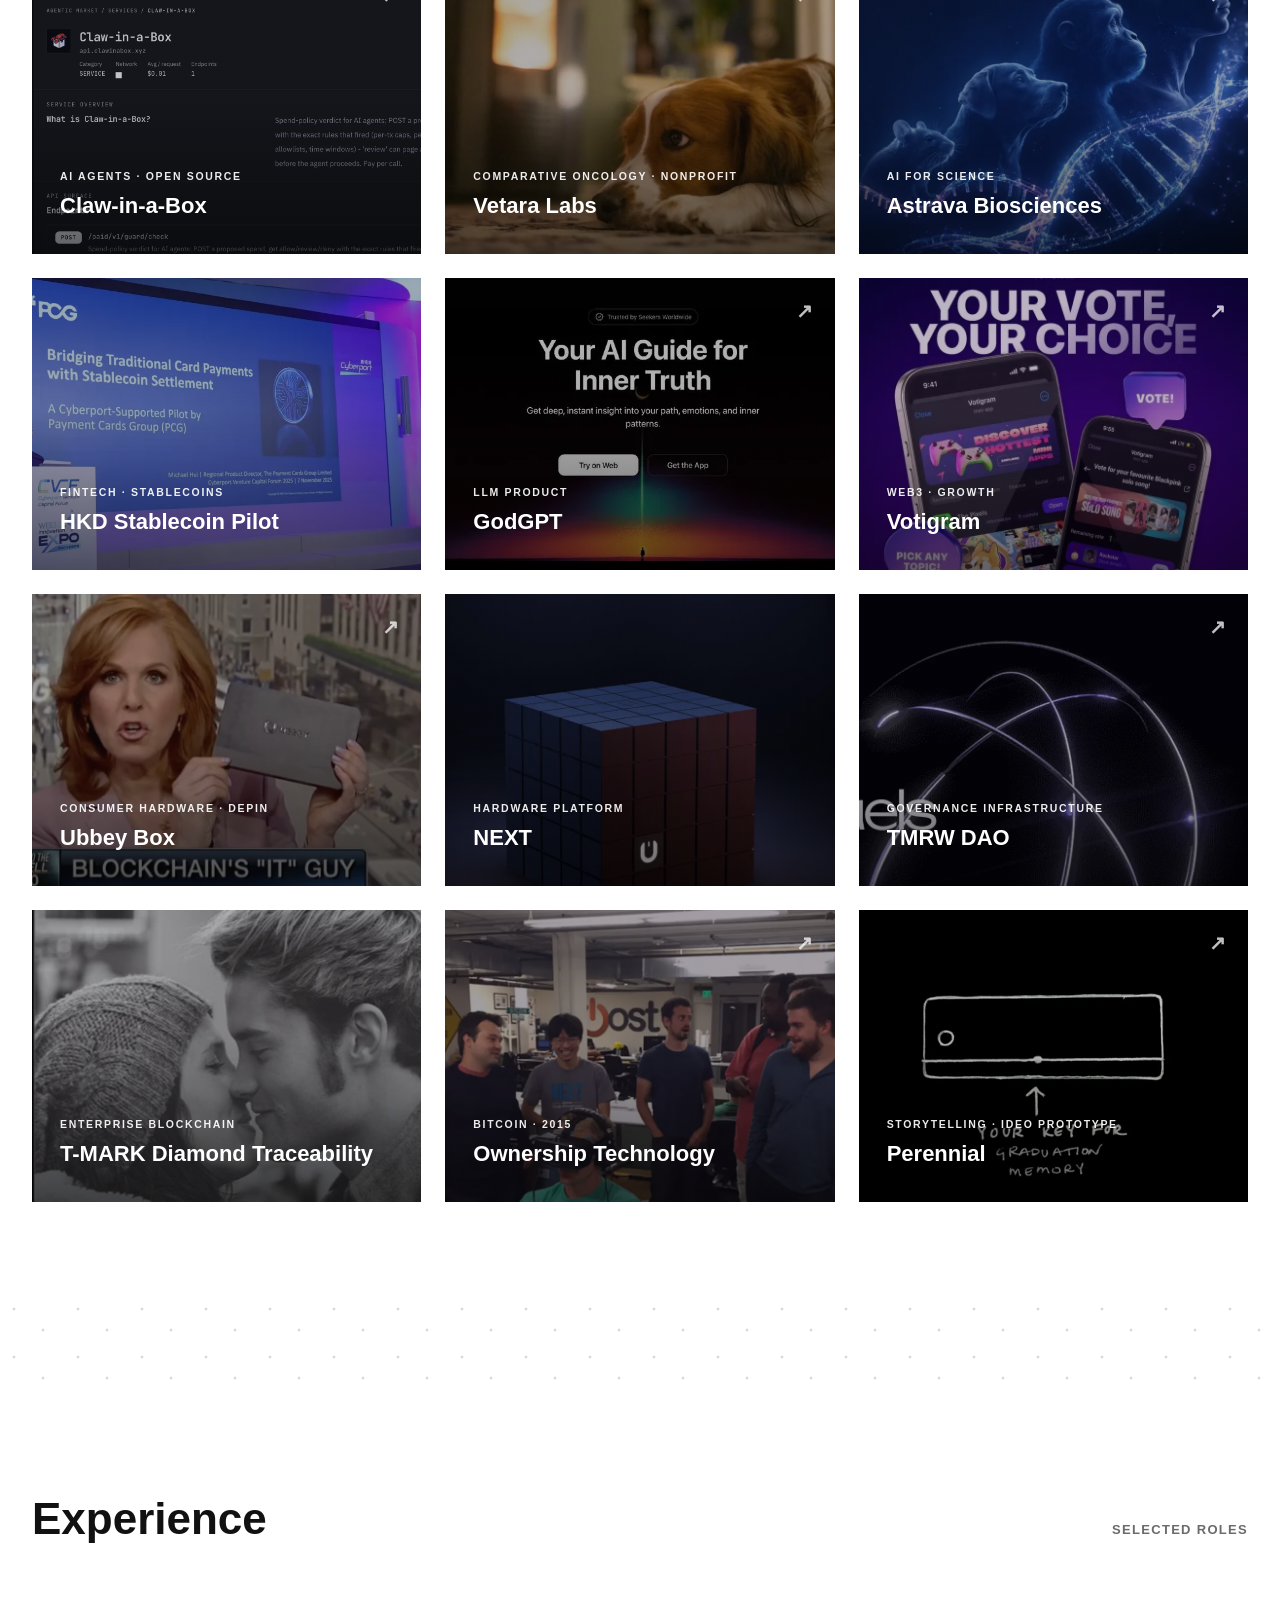
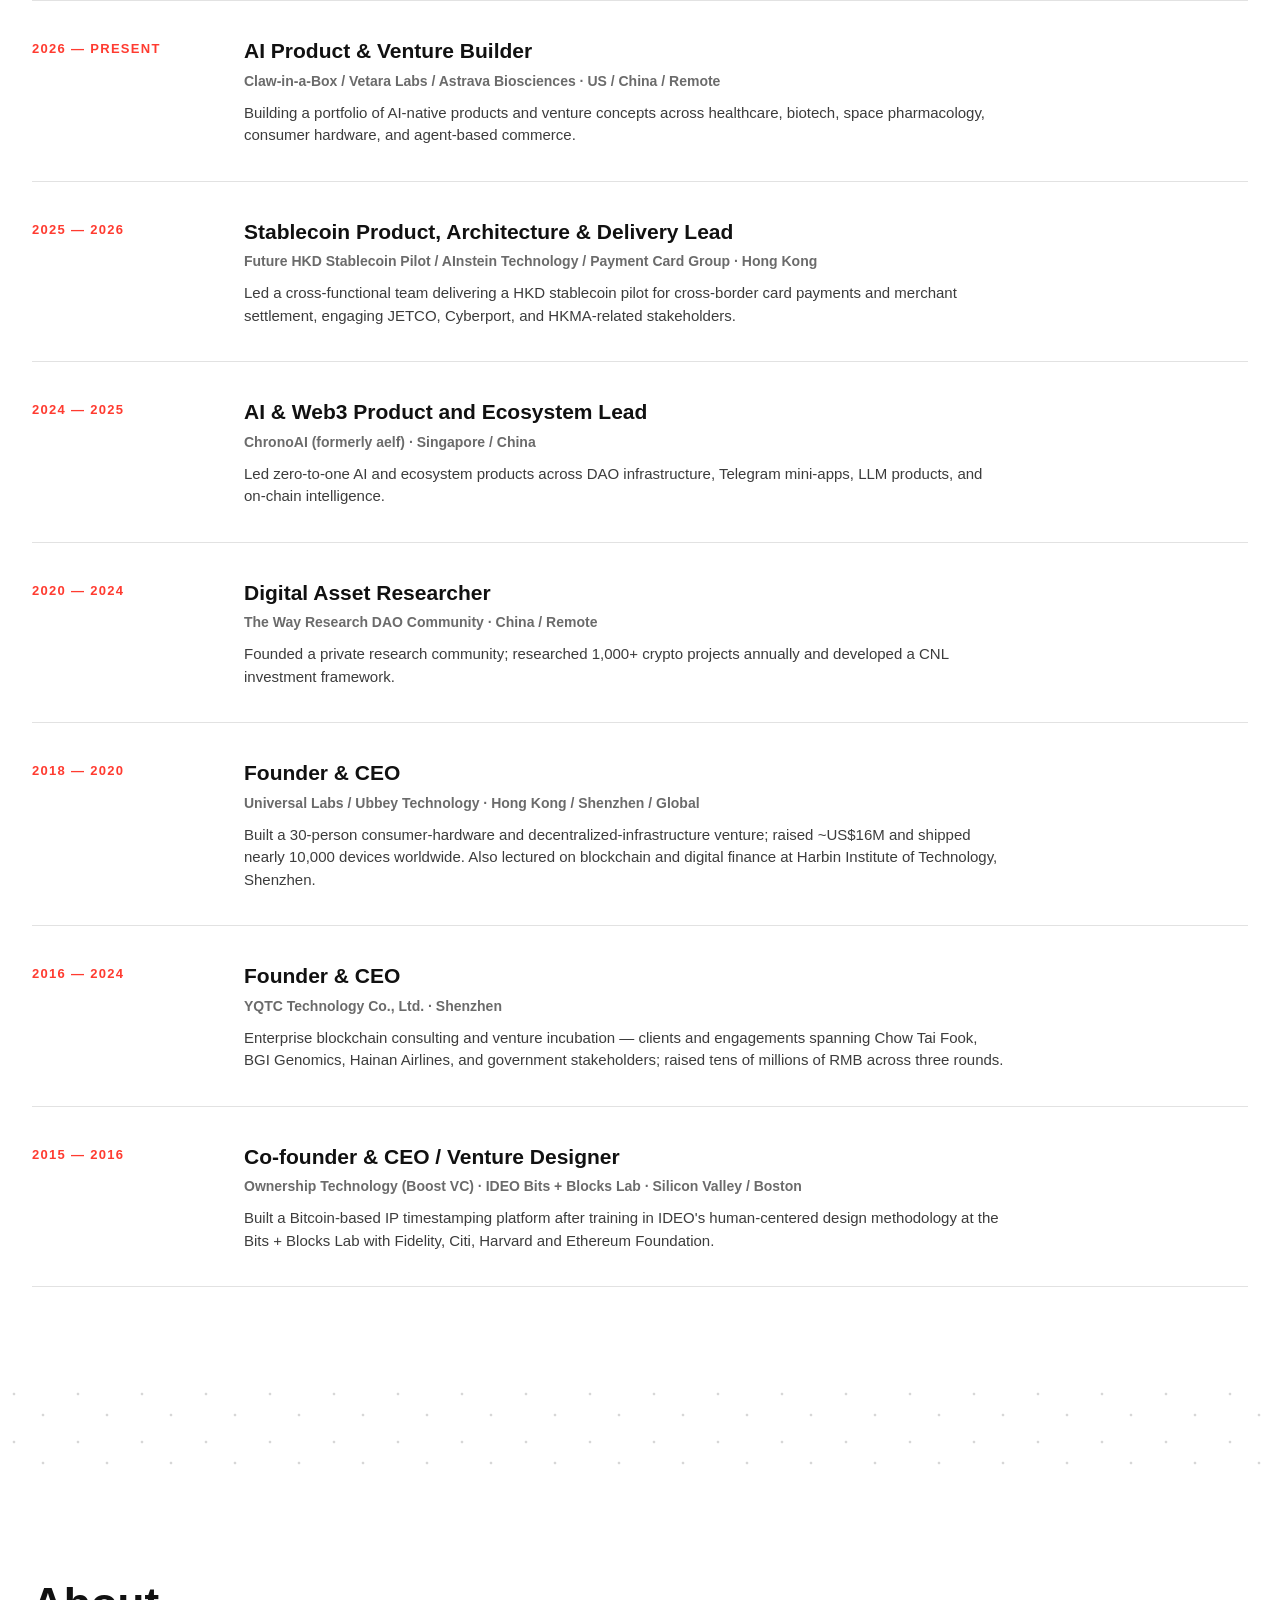
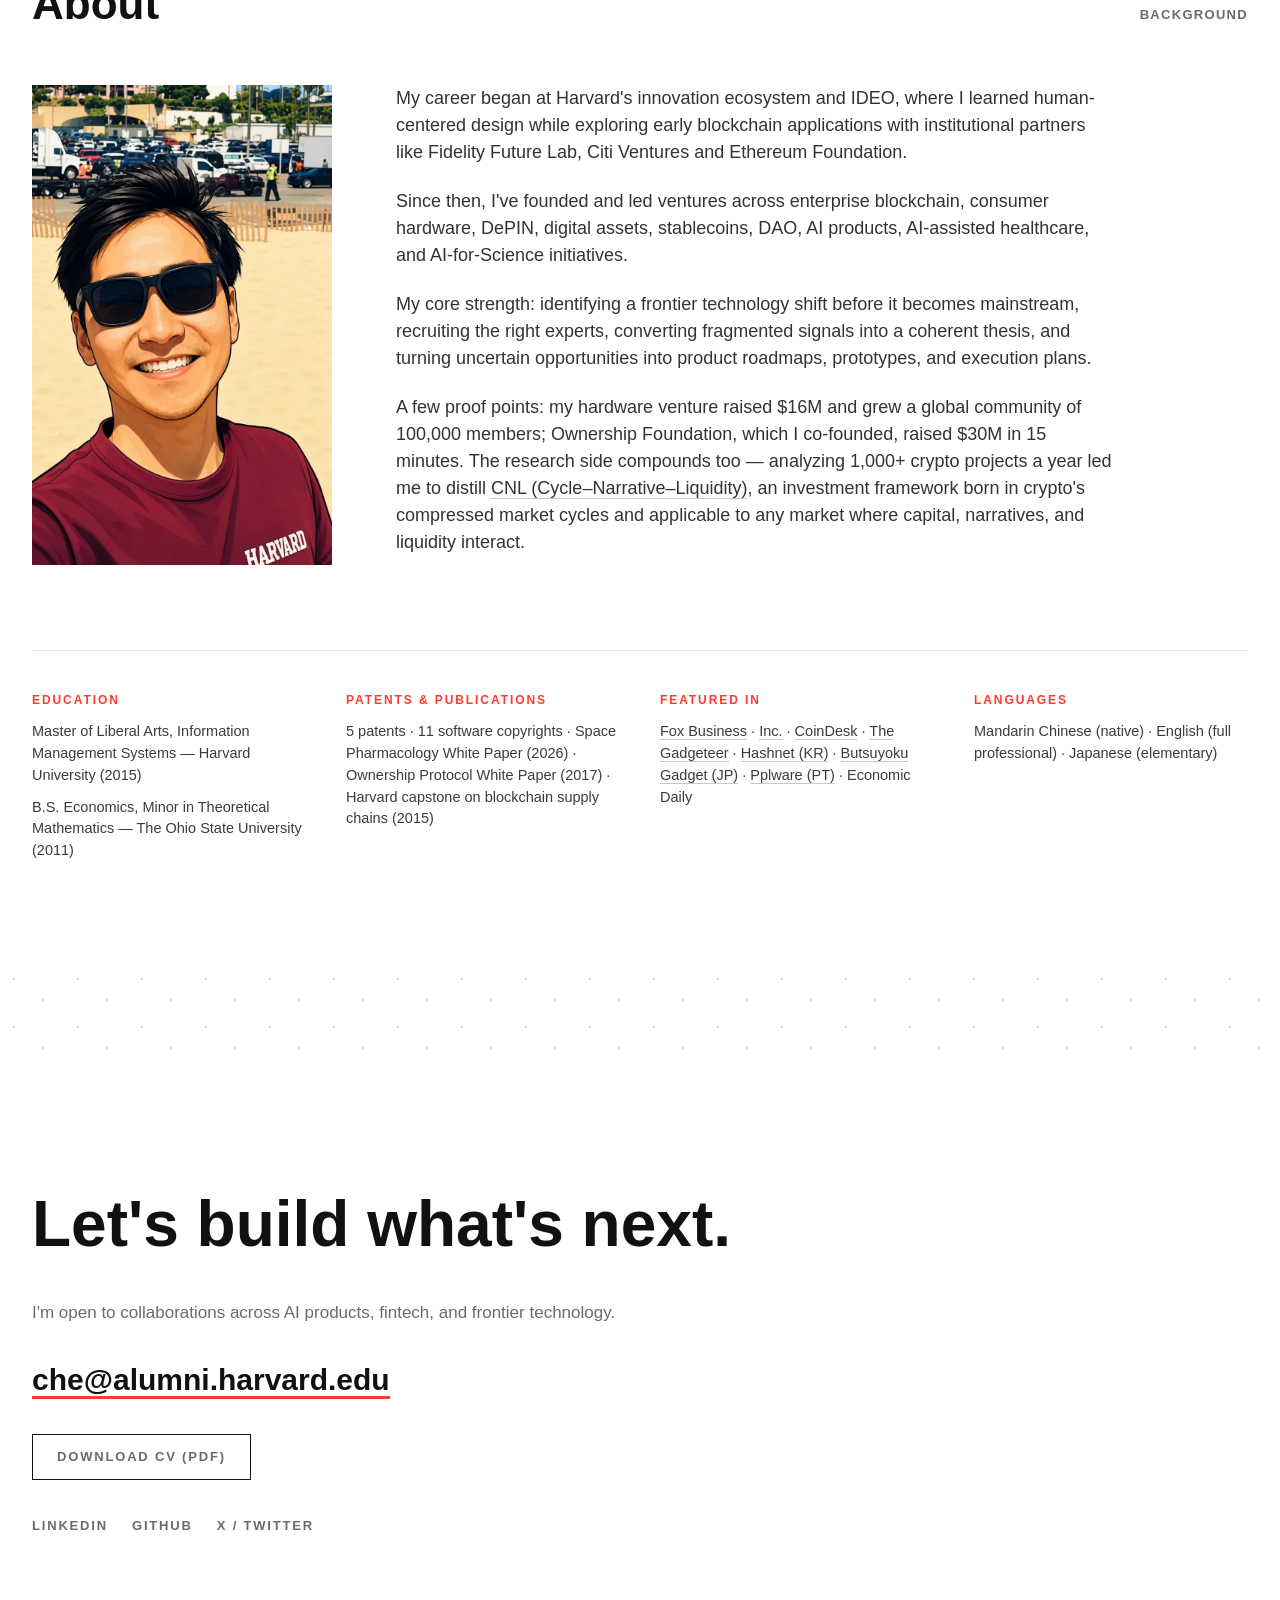
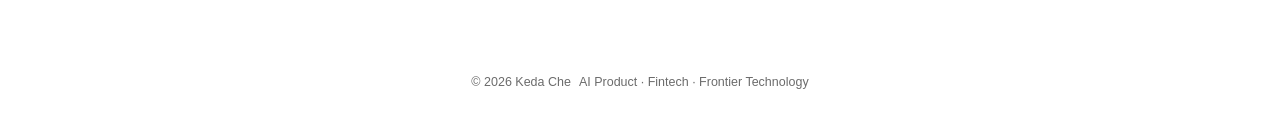
==== commit 2f8443b7: "Update venture builder company list" ====
--- a/index.html
+++ b/index.html
@@ -8,7 +8,7 @@
 <meta name="author" content="Keda Che">
 <meta name="robots" content="index, follow">
 <meta name="theme-color" content="#111111">
-<meta name="site-version" content="2026-07-18-1">
+<meta name="site-version" content="2026-07-21-1">
 <link rel="canonical" href="https://kedache.com/">
 <meta property="og:type" content="website">
 <meta property="og:url" content="https://kedache.com/">
@@ -16,7 +16,7 @@
 <meta property="og:locale" content="en_US">
 <meta property="og:title" content="Keda Che | AI Product, Fintech &amp; Frontier Technology Leader">
 <meta property="og:description" content="10+ years turning emerging technology — AI, stablecoins, blockchain, hardware — into products, teams, and businesses.">
-<meta property="og:image" content="https://kedache.com/assets/images/keda-social.jpg?v=2026-07-18-1">
+<meta property="og:image" content="https://kedache.com/assets/images/keda-social.jpg?v=2026-07-21-1">
 <meta property="og:image:type" content="image/jpeg">
 <meta property="og:image:width" content="800">
 <meta property="og:image:height" content="1484">
@@ -24,12 +24,12 @@
 <meta name="twitter:card" content="summary">
 <meta name="twitter:title" content="Keda Che | AI Product, Fintech &amp; Frontier Technology Leader">
 <meta name="twitter:description" content="10+ years turning emerging technology into products, teams, and businesses.">
-<meta name="twitter:image" content="https://kedache.com/assets/images/keda-social.jpg?v=2026-07-18-1">
-<link rel="icon" href="/favicon.ico?v=2026-07-18-1" sizes="48x48">
-<link rel="icon" type="image/svg+xml" href="/favicon.svg?v=2026-07-18-1">
-<link rel="apple-touch-icon" href="/apple-touch-icon.png?v=2026-07-18-1">
+<meta name="twitter:image" content="https://kedache.com/assets/images/keda-social.jpg?v=2026-07-21-1">
+<link rel="icon" href="/favicon.ico?v=2026-07-21-1" sizes="48x48">
+<link rel="icon" type="image/svg+xml" href="/favicon.svg?v=2026-07-21-1">
+<link rel="apple-touch-icon" href="/apple-touch-icon.png?v=2026-07-21-1">
 <script>
-window.__SITE_VERSION__ = '2026-07-18-1';
+window.__SITE_VERSION__ = '2026-07-21-1';
 
 (function () {
   var version = window.__SITE_VERSION__;
@@ -77,8 +77,8 @@
     .catch(function () {});
 })();
 </script>
-<link rel="preload" as="image" href="assets/images/keda.webp?v=2026-07-18-1">
-<link rel="stylesheet" href="assets/css/styles.css?v=2026-07-18-1">
+<link rel="preload" as="image" href="assets/images/keda.webp?v=2026-07-21-1">
+<link rel="stylesheet" href="assets/css/styles.css?v=2026-07-21-1">
 <script type="application/ld+json">
 {
   "@context": "https://schema.org",
@@ -96,7 +96,7 @@
       "@id": "https://kedache.com/#person",
       "name": "Keda Che",
       "url": "https://kedache.com/",
-      "image": "https://kedache.com/assets/images/keda.webp?v=2026-07-18-1",
+      "image": "https://kedache.com/assets/images/keda.webp?v=2026-07-21-1",
       "jobTitle": "AI Product, Commercialization and Emerging Technology Leader",
       "email": "mailto:che@alumni.harvard.edu",
       "alumniOf": [
@@ -202,7 +202,7 @@
     <div class="home-insight-grid">
       <a class="home-insight-card" href="insights/future/the-invariant-structures-beneath-change/">
         <div class="home-insight-image">
-          <img src="assets/images/insights/invariant-structures-hero.webp?v=2026-07-18-1" alt="" loading="lazy">
+          <img src="assets/images/insights/invariant-structures-hero.webp?v=2026-07-21-1" alt="" loading="lazy">
         </div>
         <div class="home-insight-meta"><span>Future</span><time datetime="2026-07">Jul 2026</time></div>
         <h3>The Invariant Structures Beneath Change</h3>
@@ -211,7 +211,7 @@
       </a>
       <a class="home-insight-card" href="insights/cnl-framework/cycle-narrative-liquidity/">
         <div class="home-insight-image">
-          <img src="assets/images/insights/cnl-hero.webp?v=2026-07-18-1" alt="" loading="lazy">
+          <img src="assets/images/insights/cnl-hero.webp?v=2026-07-21-1" alt="" loading="lazy">
         </div>
         <div class="home-insight-meta"><span>CNL Framework</span><time datetime="2026-07">Jul 2026</time></div>
         <h3>Cycle, Narrative, Liquidity</h3>
@@ -311,7 +311,7 @@
         <div class="xp-when">2026 — Present</div>
         <div>
           <div class="xp-role">AI Product &amp; Venture Builder</div>
-          <div class="xp-org">Independent Ventures · US / China / Remote</div>
+          <div class="xp-org">Claw-in-a-Box / Vetara Labs / Astrava Biosciences · US / China / Remote</div>
           <p class="xp-desc">Building a portfolio of AI-native products and venture concepts across healthcare, biotech, space pharmacology, consumer hardware, and agent-based commerce.</p>
         </div>
       </div>
@@ -376,7 +376,7 @@
       <span class="sec-note">Background</span>
     </div>
     <div class="about-grid">
-      <img src="assets/images/keda.webp?v=2026-07-18-1" alt="Keda Che" class="portrait" onerror="this.style.display='none'">
+      <img src="assets/images/keda.webp?v=2026-07-21-1" alt="Keda Che" class="portrait" onerror="this.style.display='none'">
       <div>
         <p>My career began at Harvard's innovation ecosystem and IDEO, where I learned human-centered design while exploring early blockchain applications with institutional partners like Fidelity Future Lab, Citi Ventures and Ethereum Foundation.</p>
         <p>Since then, I've founded and led ventures across enterprise blockchain, consumer hardware, DePIN, digital assets, stablecoins, DAO, AI products, AI-assisted healthcare, and AI-for-Science initiatives.</p>
@@ -414,7 +414,7 @@
     <p class="contact-copy">I'm open to collaborations across AI products, fintech, and frontier technology.</p>
     <a class="email" href="mailto:che@alumni.harvard.edu">che@alumni.harvard.edu</a>
     <div class="socials tight">
-    <a class="cv-button" href="assets/docs/Keda_Che_Public_CV.pdf?v=2026-07-18-1" download>Download CV (PDF)</a>
+    <a class="cv-button" href="assets/docs/Keda_Che_Public_CV.pdf?v=2026-07-21-1" download>Download CV (PDF)</a>
     </div>
     <div class="socials">
       <a href="https://www.linkedin.com/in/kedache/" target="_blank" rel="noopener">LinkedIn</a>
@@ -431,6 +431,6 @@
   </div>
 </footer>
 
-<script src="assets/js/main.js?v=2026-07-18-1" defer></script>
+<script src="assets/js/main.js?v=2026-07-21-1" defer></script>
 </body>
 </html>
--- a/assets/css/styles.css
+++ b/assets/css/styles.css
@@ -124,18 +124,18 @@
 .card h3 { font-size: 22px; font-weight: 700; letter-spacing: 0; line-height: 1.15; }
 .card p { font-size: 13.5px; margin-top: 8px; opacity: 0; max-height: 0; transition: opacity .25s, max-height .3s; line-height: 1.45; }
 .card:hover p, .card:focus-visible p { opacity: .95; max-height: 140px; }
-.g1  { background: linear-gradient(rgba(5,10,30,.35), rgba(5,10,30,.35)), url('../images/astrava-card.webp?v=2026-07-18-1') center/cover; }
-.g2  { background: linear-gradient(rgba(10,5,40,.35), rgba(10,5,40,.35)), url('../images/stablecoin-card.webp?v=2026-07-18-1') center/cover; }
-.g3  { background: linear-gradient(rgba(20,12,8,.35), rgba(20,12,8,.35)), url('../images/vetara-card.webp?v=2026-07-18-1') center/cover; }
-.g4  { background: linear-gradient(rgba(30,5,60,.3), rgba(30,5,60,.3)), url('../images/votigram-card.webp?v=2026-07-18-1') center/cover; }
-.g5  { background: linear-gradient(rgba(0,0,0,.3), rgba(0,0,0,.3)), url('../images/godgpt-card.webp?v=2026-07-18-1') center/cover; }
-.g6  { background: linear-gradient(rgba(10,5,25,.3), rgba(10,5,25,.3)), url('../images/tmrwdao-card.webp?v=2026-07-18-1') center/cover; }
-.g7  { background: linear-gradient(rgba(15,10,10,.4), rgba(15,10,10,.4)), url('../images/ubbey-card.webp?v=2026-07-18-1') center/cover; }
-.g8  { background: linear-gradient(rgba(5,5,15,.25), rgba(5,5,15,.25)), url('../images/next-card.webp?v=2026-07-18-1') center/cover; }
-.g9  { background: linear-gradient(rgba(15,15,20,.3), rgba(15,15,20,.3)), url('../images/tmark-card.webp?v=2026-07-18-1') center/cover; }
-.g10 { background: linear-gradient(rgba(5,15,30,.25), rgba(5,15,30,.25)), url('../images/clawinabox-card.webp?v=2026-07-18-1') center top/cover; }
-.g11 { background: linear-gradient(rgba(20,10,25,.4), rgba(20,10,25,.4)), url('../images/ownership-card.webp?v=2026-07-18-1') center/cover; }
-.g12 { background: linear-gradient(rgba(0,0,0,.2), rgba(0,0,0,.2)), url('../images/perennial-card.webp?v=2026-07-18-1') center/cover; }
+.g1  { background: linear-gradient(rgba(5,10,30,.35), rgba(5,10,30,.35)), url('../images/astrava-card.webp?v=2026-07-21-1') center/cover; }
+.g2  { background: linear-gradient(rgba(10,5,40,.35), rgba(10,5,40,.35)), url('../images/stablecoin-card.webp?v=2026-07-21-1') center/cover; }
+.g3  { background: linear-gradient(rgba(20,12,8,.35), rgba(20,12,8,.35)), url('../images/vetara-card.webp?v=2026-07-21-1') center/cover; }
+.g4  { background: linear-gradient(rgba(30,5,60,.3), rgba(30,5,60,.3)), url('../images/votigram-card.webp?v=2026-07-21-1') center/cover; }
+.g5  { background: linear-gradient(rgba(0,0,0,.3), rgba(0,0,0,.3)), url('../images/godgpt-card.webp?v=2026-07-21-1') center/cover; }
+.g6  { background: linear-gradient(rgba(10,5,25,.3), rgba(10,5,25,.3)), url('../images/tmrwdao-card.webp?v=2026-07-21-1') center/cover; }
+.g7  { background: linear-gradient(rgba(15,10,10,.4), rgba(15,10,10,.4)), url('../images/ubbey-card.webp?v=2026-07-21-1') center/cover; }
+.g8  { background: linear-gradient(rgba(5,5,15,.25), rgba(5,5,15,.25)), url('../images/next-card.webp?v=2026-07-21-1') center/cover; }
+.g9  { background: linear-gradient(rgba(15,15,20,.3), rgba(15,15,20,.3)), url('../images/tmark-card.webp?v=2026-07-21-1') center/cover; }
+.g10 { background: linear-gradient(rgba(5,15,30,.25), rgba(5,15,30,.25)), url('../images/clawinabox-card.webp?v=2026-07-21-1') center top/cover; }
+.g11 { background: linear-gradient(rgba(20,10,25,.4), rgba(20,10,25,.4)), url('../images/ownership-card.webp?v=2026-07-21-1') center/cover; }
+.g12 { background: linear-gradient(rgba(0,0,0,.2), rgba(0,0,0,.2)), url('../images/perennial-card.webp?v=2026-07-21-1') center/cover; }
 
 /* EXPERIENCE */
 .xp { border-top: 1px solid var(--line); }
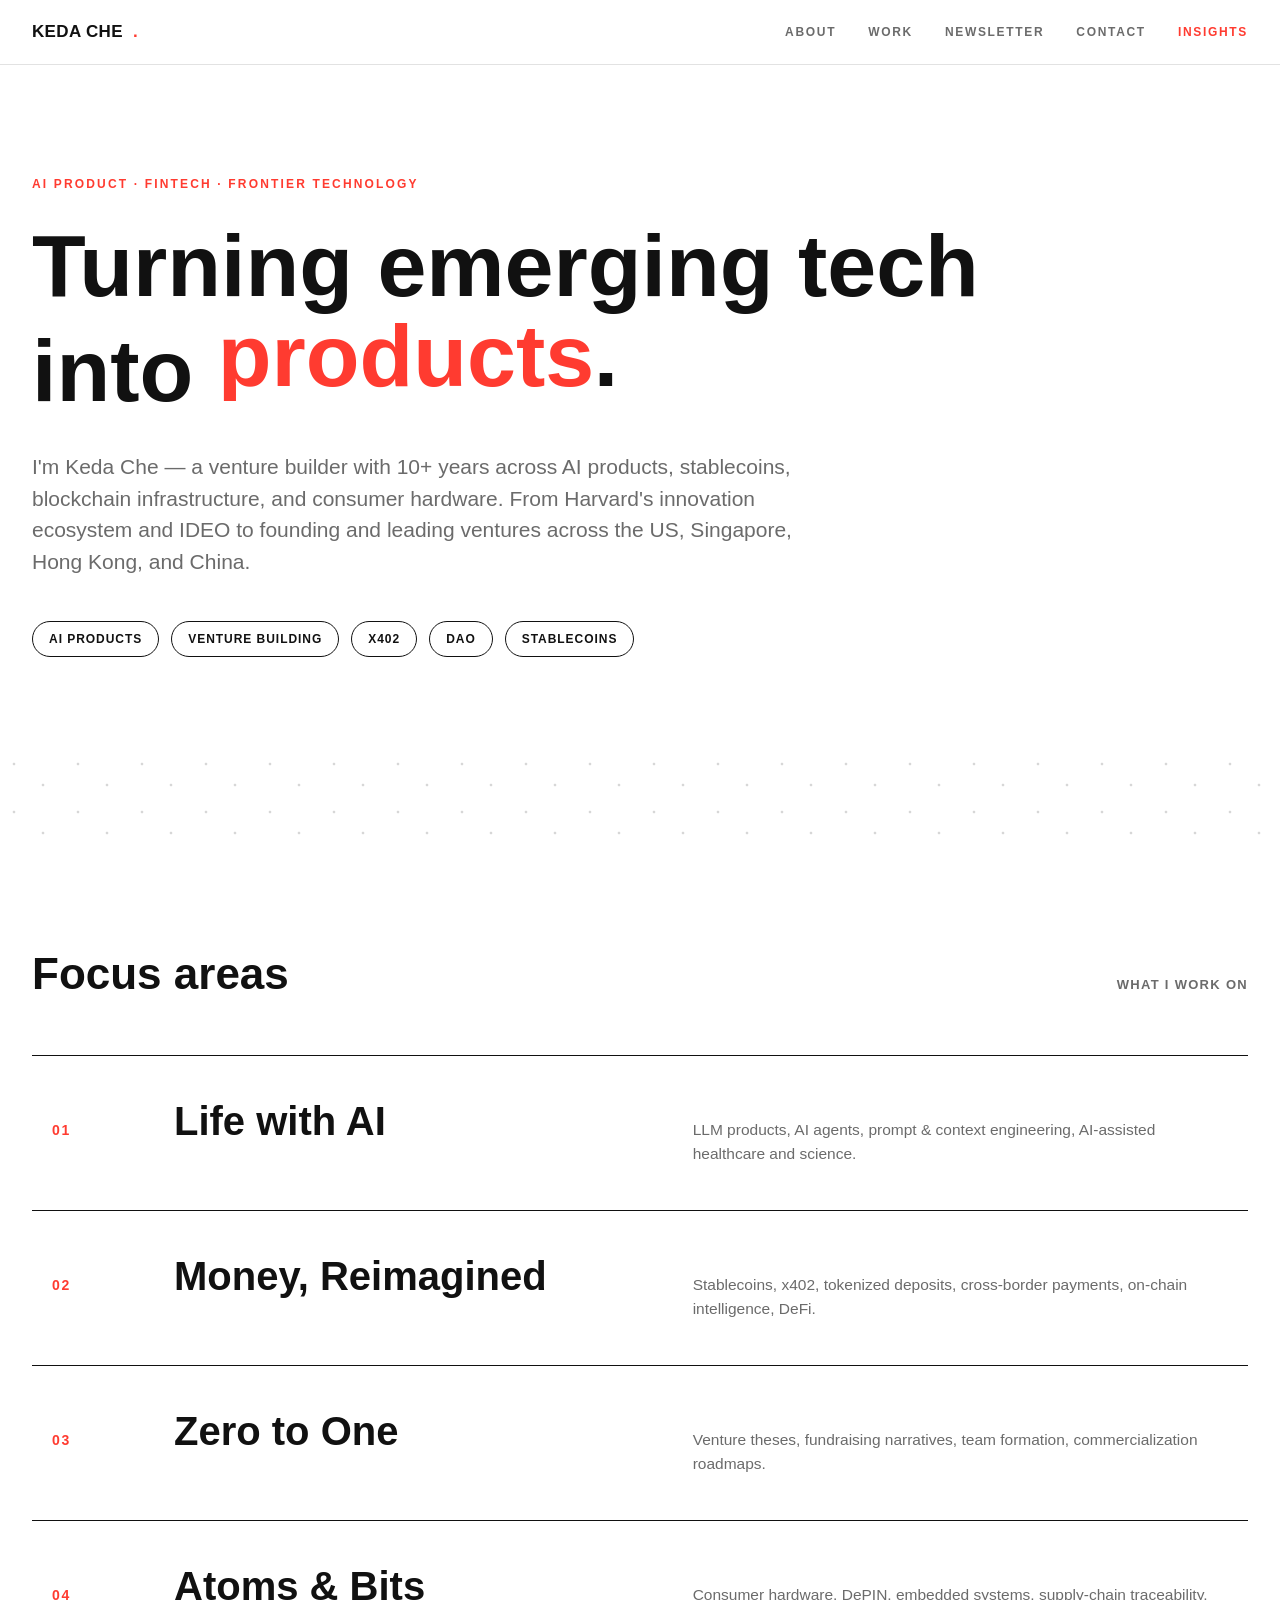
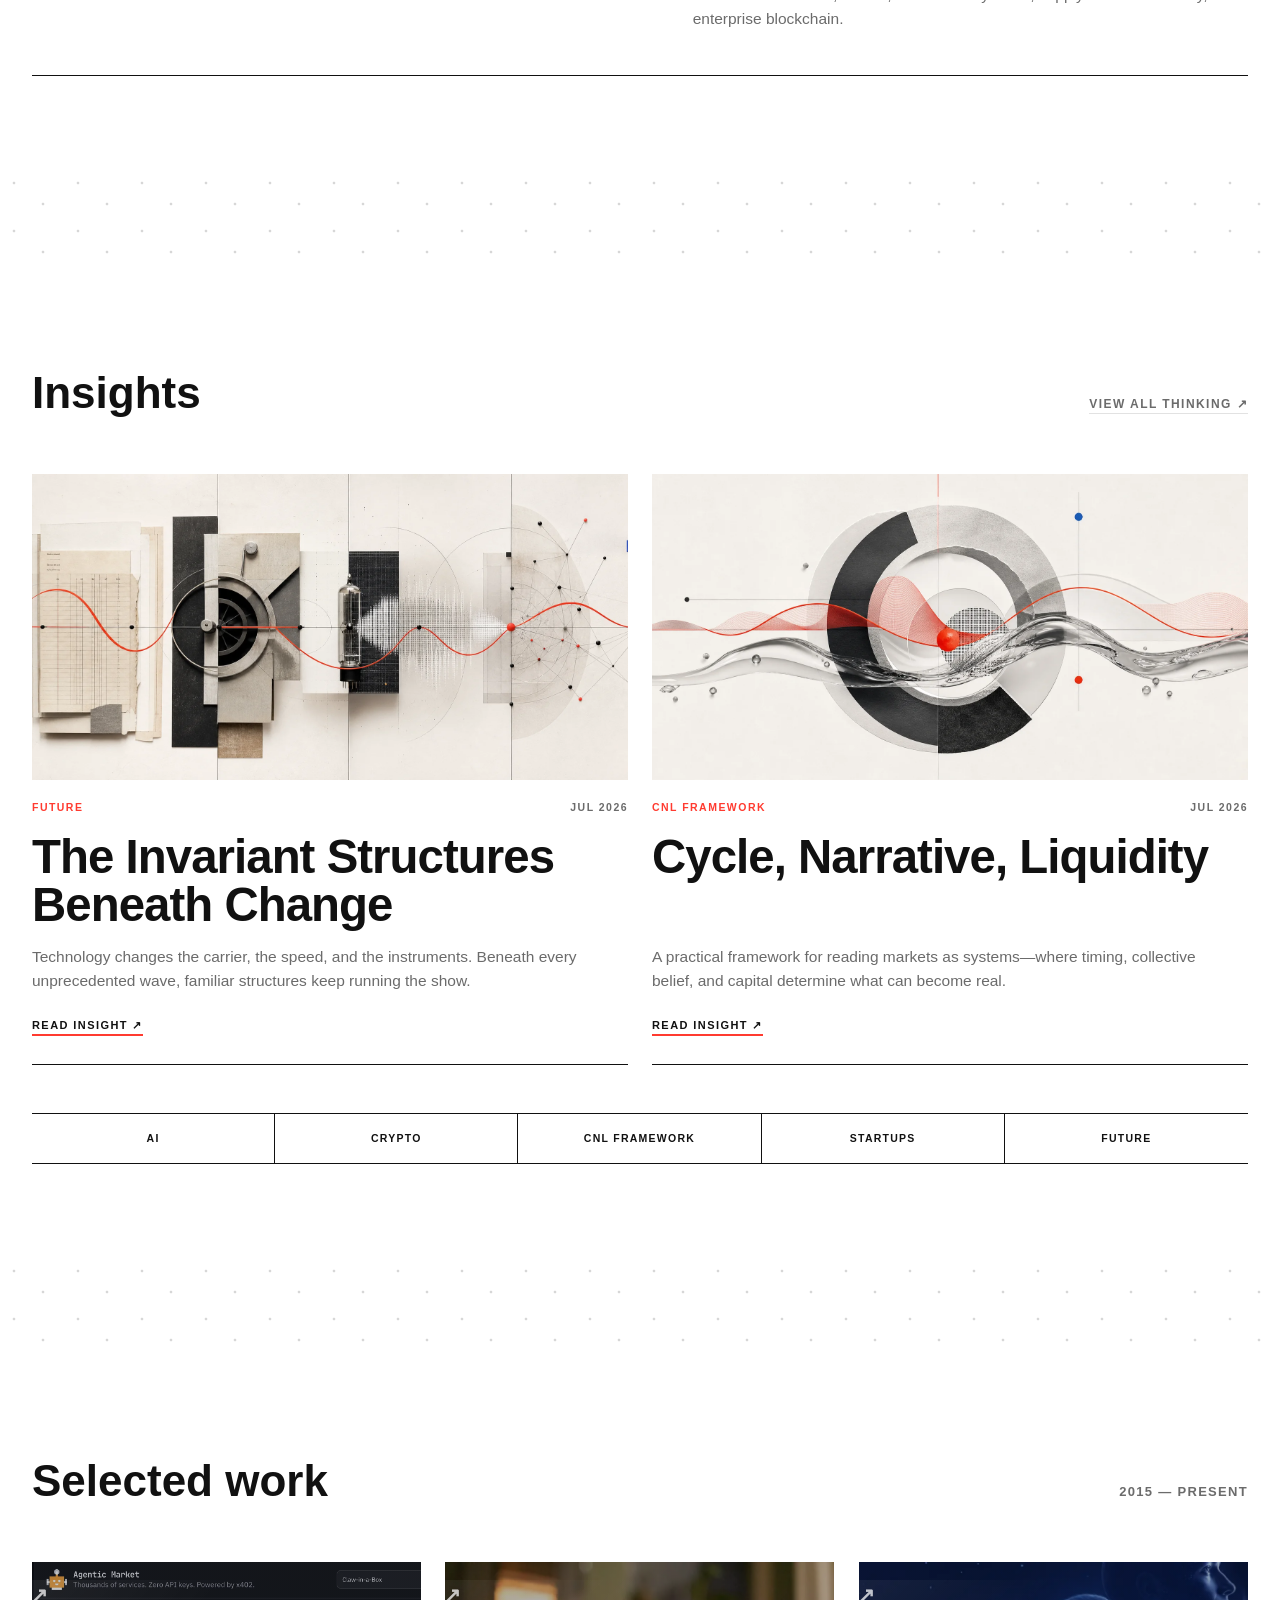
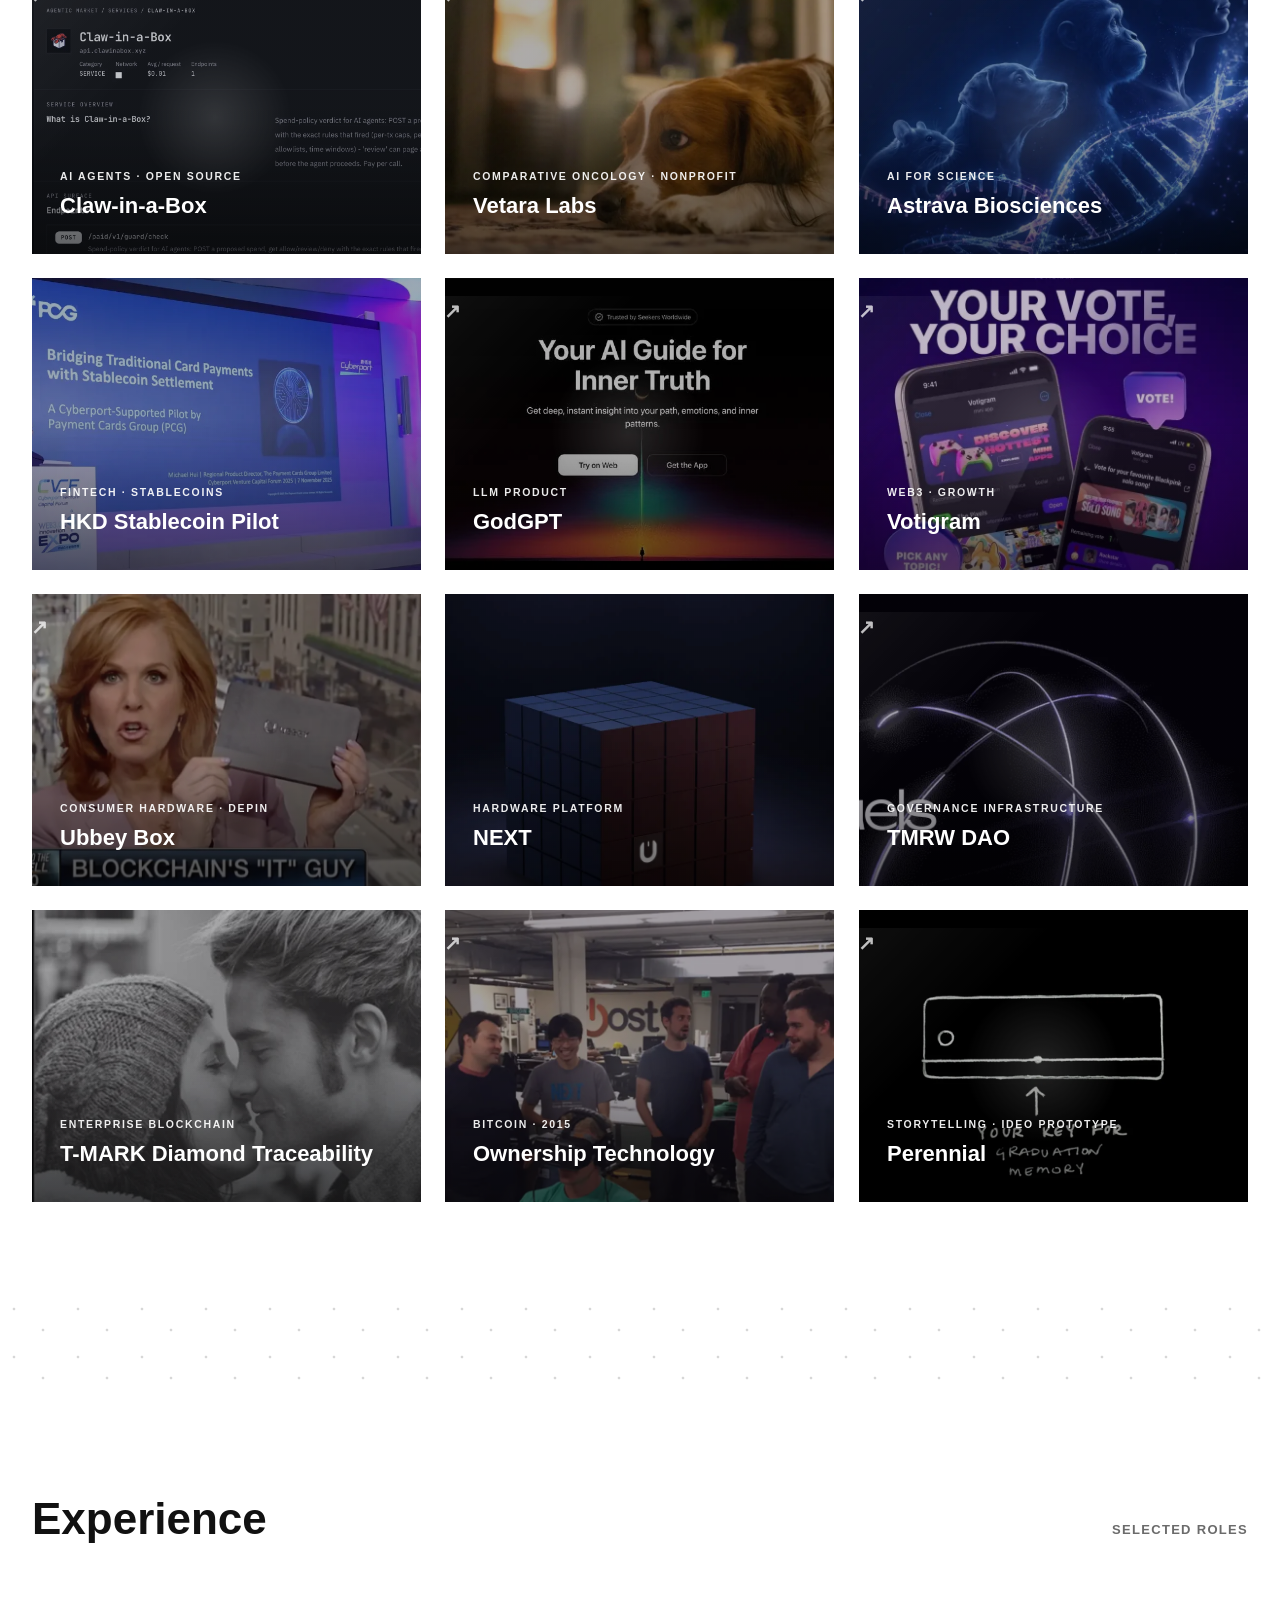
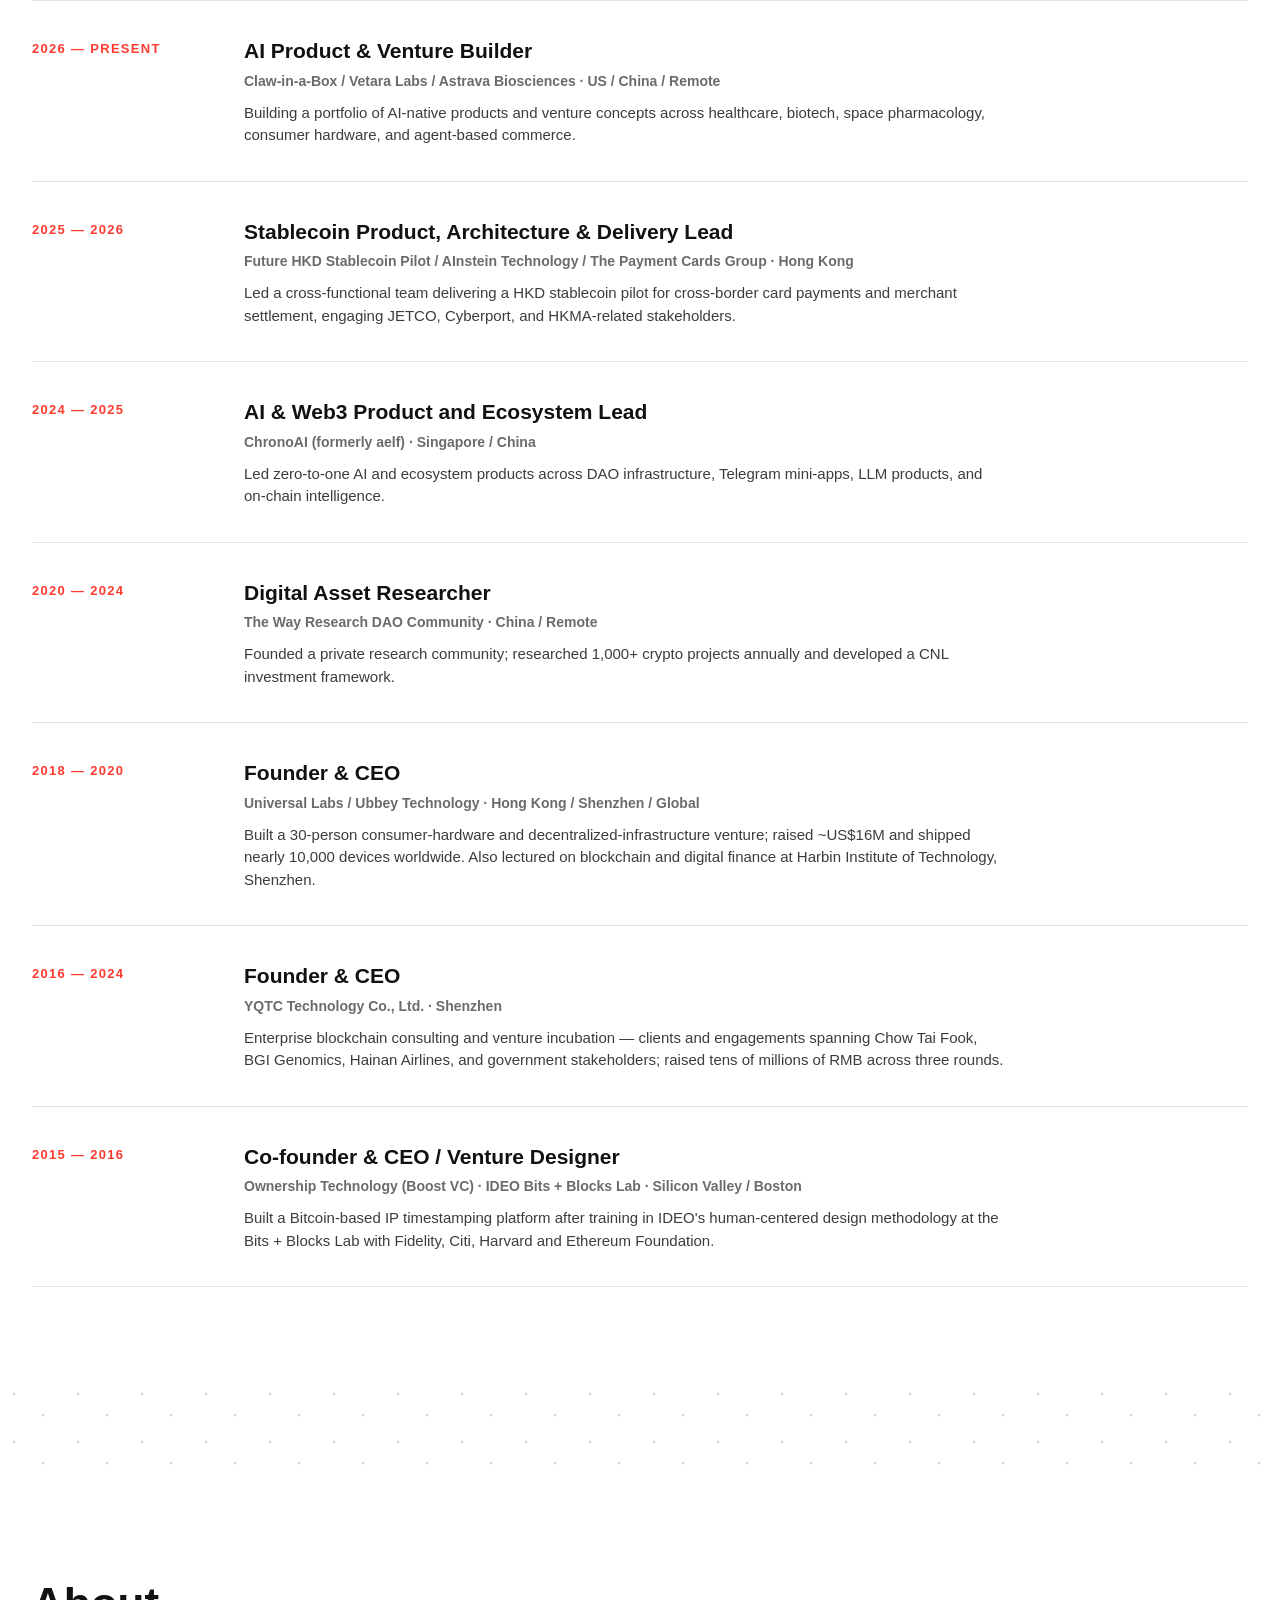
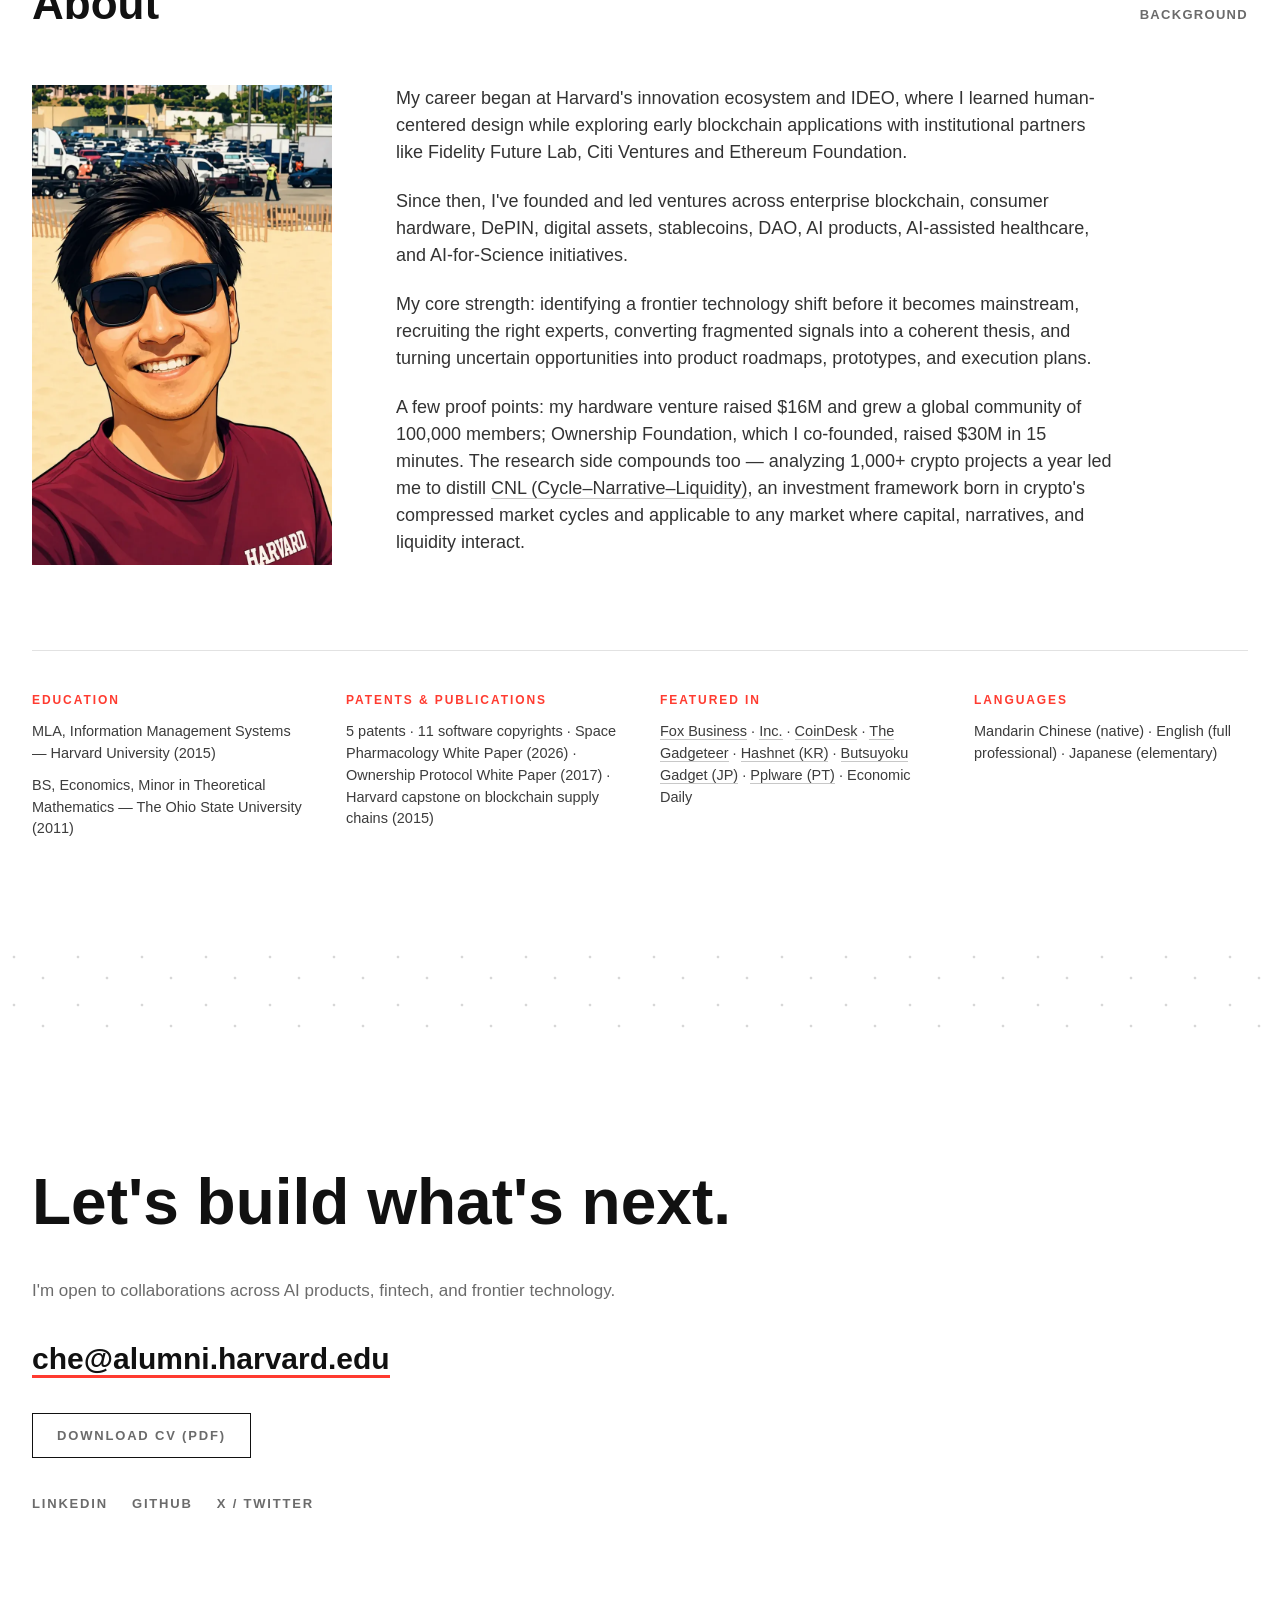
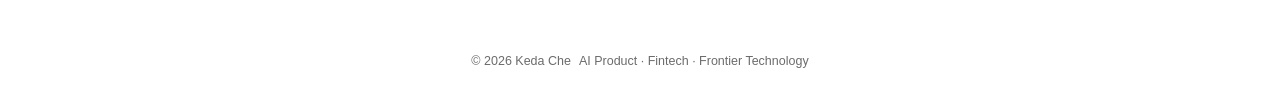
==== commit 59ca5a40: "Update CV details and local card motion" ====
--- a/index.html
+++ b/index.html
@@ -319,7 +319,7 @@
         <div class="xp-when">2025 — 2026</div>
         <div>
           <div class="xp-role">Stablecoin Product, Architecture &amp; Delivery Lead</div>
-          <div class="xp-org">Future HKD Stablecoin Pilot / AInstein Technology / Payment Card Group · Hong Kong</div>
+          <div class="xp-org">Future HKD Stablecoin Pilot / AInstein Technology / The Payment Cards Group · Hong Kong</div>
           <p class="xp-desc">Led a cross-functional team delivering a HKD stablecoin pilot for cross-border card payments and merchant settlement, engaging JETCO, Cyberport, and HKMA-related stakeholders.</p>
         </div>
       </div>
@@ -387,8 +387,8 @@
     <div class="facts-row">
       <div class="facts">
         <h3>Education</h3>
-        <p>Master of Liberal Arts, Information Management Systems — Harvard University (2015)</p>
-        <p>B.S. Economics, Minor in Theoretical Mathematics — The Ohio State University (2011)</p>
+        <p>MLA, Information Management Systems — Harvard University (2015)</p>
+        <p>BS, Economics, Minor in Theoretical Mathematics — The Ohio State University (2011)</p>
       </div>
       <div class="facts">
         <h3>Patents &amp; Publications</h3>
@@ -414,7 +414,7 @@
     <p class="contact-copy">I'm open to collaborations across AI products, fintech, and frontier technology.</p>
     <a class="email" href="mailto:che@alumni.harvard.edu">che@alumni.harvard.edu</a>
     <div class="socials tight">
-    <a class="cv-button" href="assets/docs/Keda_Che_Public_CV.pdf?v=2026-07-21-1" download>Download CV (PDF)</a>
+    <a class="cv-button" href="assets/docs/Keda_Che_Public_CV.pdf?v=2026-07-24-1" download>Download CV (PDF)</a>
     </div>
     <div class="socials">
       <a href="https://www.linkedin.com/in/kedache/" target="_blank" rel="noopener">LinkedIn</a>
--- a/assets/css/styles.css
+++ b/assets/css/styles.css
@@ -112,18 +112,90 @@
 
 /* PROJECT GRID */
 .grid { display: grid; grid-template-columns: repeat(3, 1fr); gap: 24px; }
-.card { position: relative; aspect-ratio: 4 / 3; overflow: hidden; display: flex; flex-direction: column; justify-content: flex-end; padding: 28px; color: var(--white); cursor: default; }
-.card::after { content: ""; position: absolute; inset: 0; background: linear-gradient(to top, rgba(0,0,0,.45), rgba(0,0,0,0) 55%); transition: background .25s; }
-.card:hover::after, .card:focus-visible::after { background: linear-gradient(to top, rgba(0,0,0,.6), rgba(0,0,0,.12)); }
+.card {
+  position: relative;
+  aspect-ratio: 4 / 3;
+  overflow: hidden;
+  display: flex;
+  flex-direction: column;
+  justify-content: flex-end;
+  padding: 28px;
+  color: var(--white);
+  cursor: default;
+  transform: perspective(1100px) translate3d(0,0,0) rotateX(0deg) rotateY(0deg);
+  transition: transform .35s cubic-bezier(.2,.8,.2,1), box-shadow .35s cubic-bezier(.2,.8,.2,1), filter .35s;
+  box-shadow: 0 0 0 rgba(0,0,0,0);
+  will-change: transform;
+  background-size: cover;
+  background-position: center;
+}
+.card::before {
+  content: "";
+  position: absolute;
+  inset: -1px;
+  background:
+    radial-gradient(circle at var(--shine-x, 50%) var(--shine-y, 50%), rgba(255,255,255,.18), rgba(255,255,255,0) 34%),
+    linear-gradient(135deg, rgba(255,255,255,.08), rgba(255,255,255,0) 32%);
+  opacity: 0;
+  transition: opacity .35s ease;
+  pointer-events: none;
+  z-index: 0;
+}
+.card::after {
+  content: "";
+  position: absolute;
+  inset: 0;
+  background: linear-gradient(to top, rgba(0,0,0,.46), rgba(0,0,0,0) 52%);
+  transition: background .28s ease, opacity .28s ease;
+}
+.card:hover,
+.card:focus-visible,
+.card.is-tilting {
+  transform: perspective(1100px) translate3d(0,-8px,0) rotateX(var(--tilt-x, 0deg)) rotateY(var(--tilt-y, 0deg));
+  box-shadow: 0 26px 60px rgba(0,0,0,.18);
+  filter: saturate(1.03);
+  background-size: 108%;
+}
+.card:hover::before,
+.card:focus-visible::before,
+.card.is-tilting::before { opacity: 1; }
+.card:hover::after,
+.card:focus-visible::after,
+.card.is-tilting::after { background: linear-gradient(to top, rgba(0,0,0,.58), rgba(0,0,0,.08) 56%); }
 .card > * { position: relative; z-index: 1; }
 a.card { cursor: pointer; }
-a.card::before { content: "↗"; position: absolute; top: 18px; right: 22px; z-index: 2; font-size: 20px; font-weight: 700; opacity: .75; transition: opacity .2s, transform .2s; }
-a.card:hover::before, a.card:focus-visible::before { opacity: 1; transform: translate(3px, -3px); }
+a.card::before {
+  content: "↗";
+  position: absolute;
+  top: 18px;
+  right: 22px;
+  z-index: 2;
+  font-size: 20px;
+  font-weight: 700;
+  opacity: .75;
+  transition: opacity .2s, transform .2s;
+}
+a.card:hover::before,
+a.card:focus-visible::before,
+a.card.is-tilting::before { opacity: 1; transform: translate(3px, -3px); }
 a.card:focus-visible { outline: 3px solid var(--accent); outline-offset: 4px; }
 .card .tag { font-size: 10.5px; font-weight: 700; letter-spacing: .16em; text-transform: uppercase; opacity: .92; margin-bottom: 8px; }
-.card h3 { font-size: 22px; font-weight: 700; letter-spacing: 0; line-height: 1.15; }
-.card p { font-size: 13.5px; margin-top: 8px; opacity: 0; max-height: 0; transition: opacity .25s, max-height .3s; line-height: 1.45; }
-.card:hover p, .card:focus-visible p { opacity: .95; max-height: 140px; }
+.card h3 { font-size: 22px; font-weight: 700; letter-spacing: 0; line-height: 1.15; transition: transform .3s ease, opacity .3s ease; }
+.card p {
+  font-size: 13.5px;
+  margin-top: 8px;
+  opacity: 0;
+  max-height: 0;
+  transition: opacity .25s, max-height .3s, transform .3s ease;
+  line-height: 1.45;
+  transform: translateY(10px);
+}
+.card:hover h3,
+.card:focus-visible h3,
+.card.is-tilting h3 { transform: translateY(-1px); }
+.card:hover p,
+.card:focus-visible p,
+.card.is-tilting p { opacity: .95; max-height: 140px; transform: translateY(0); }
 .g1  { background: linear-gradient(rgba(5,10,30,.35), rgba(5,10,30,.35)), url('../images/astrava-card.webp?v=2026-07-21-1') center/cover; }
 .g2  { background: linear-gradient(rgba(10,5,40,.35), rgba(10,5,40,.35)), url('../images/stablecoin-card.webp?v=2026-07-21-1') center/cover; }
 .g3  { background: linear-gradient(rgba(20,12,8,.35), rgba(20,12,8,.35)), url('../images/vetara-card.webp?v=2026-07-21-1') center/cover; }
@@ -136,6 +208,12 @@
 .g10 { background: linear-gradient(rgba(5,15,30,.25), rgba(5,15,30,.25)), url('../images/clawinabox-card.webp?v=2026-07-21-1') center top/cover; }
 .g11 { background: linear-gradient(rgba(20,10,25,.4), rgba(20,10,25,.4)), url('../images/ownership-card.webp?v=2026-07-21-1') center/cover; }
 .g12 { background: linear-gradient(rgba(0,0,0,.2), rgba(0,0,0,.2)), url('../images/perennial-card.webp?v=2026-07-21-1') center/cover; }
+
+@keyframes cardPulse {
+  0%, 100% { box-shadow: 0 26px 60px rgba(0,0,0,.18); }
+  50% { box-shadow: 0 28px 72px rgba(0,0,0,.22); }
+}
+.card.is-tilting { animation: cardPulse 2.6s ease-in-out infinite; }
 
 /* EXPERIENCE */
 .xp { border-top: 1px solid var(--line); }
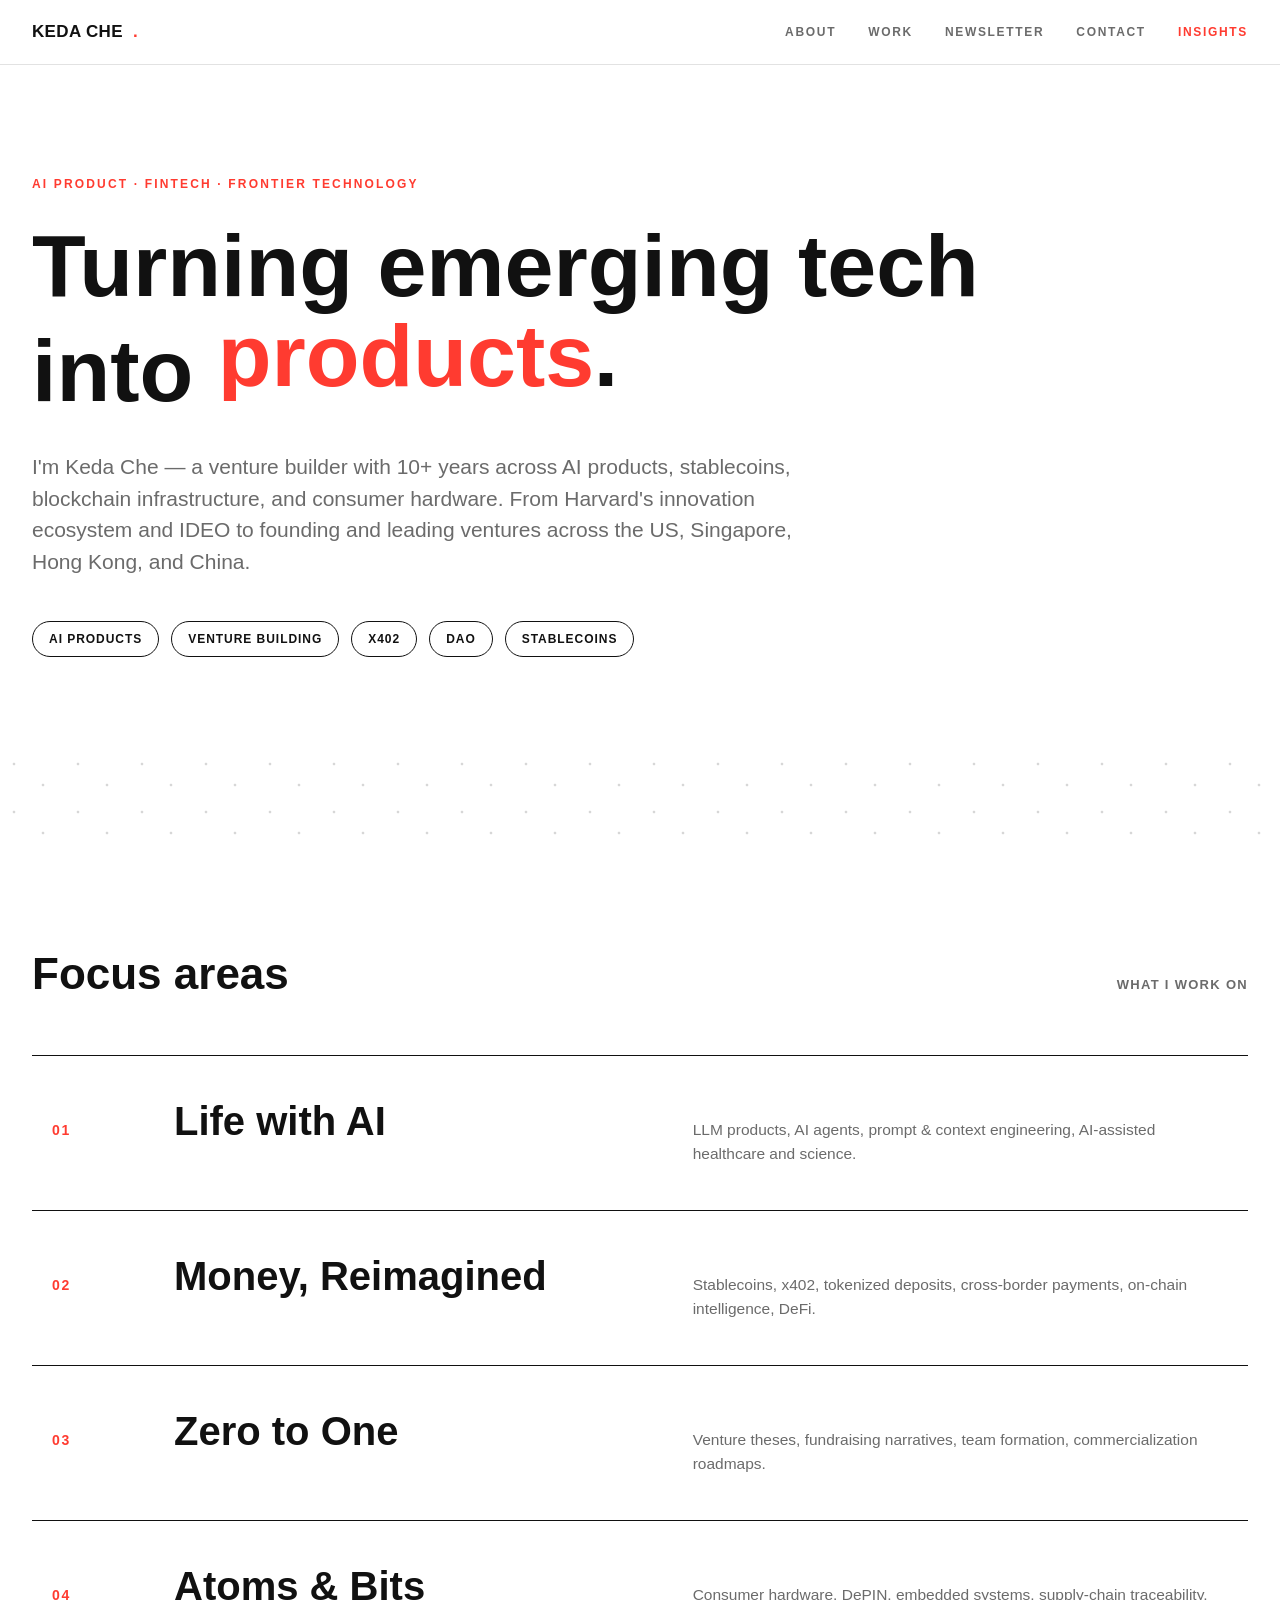
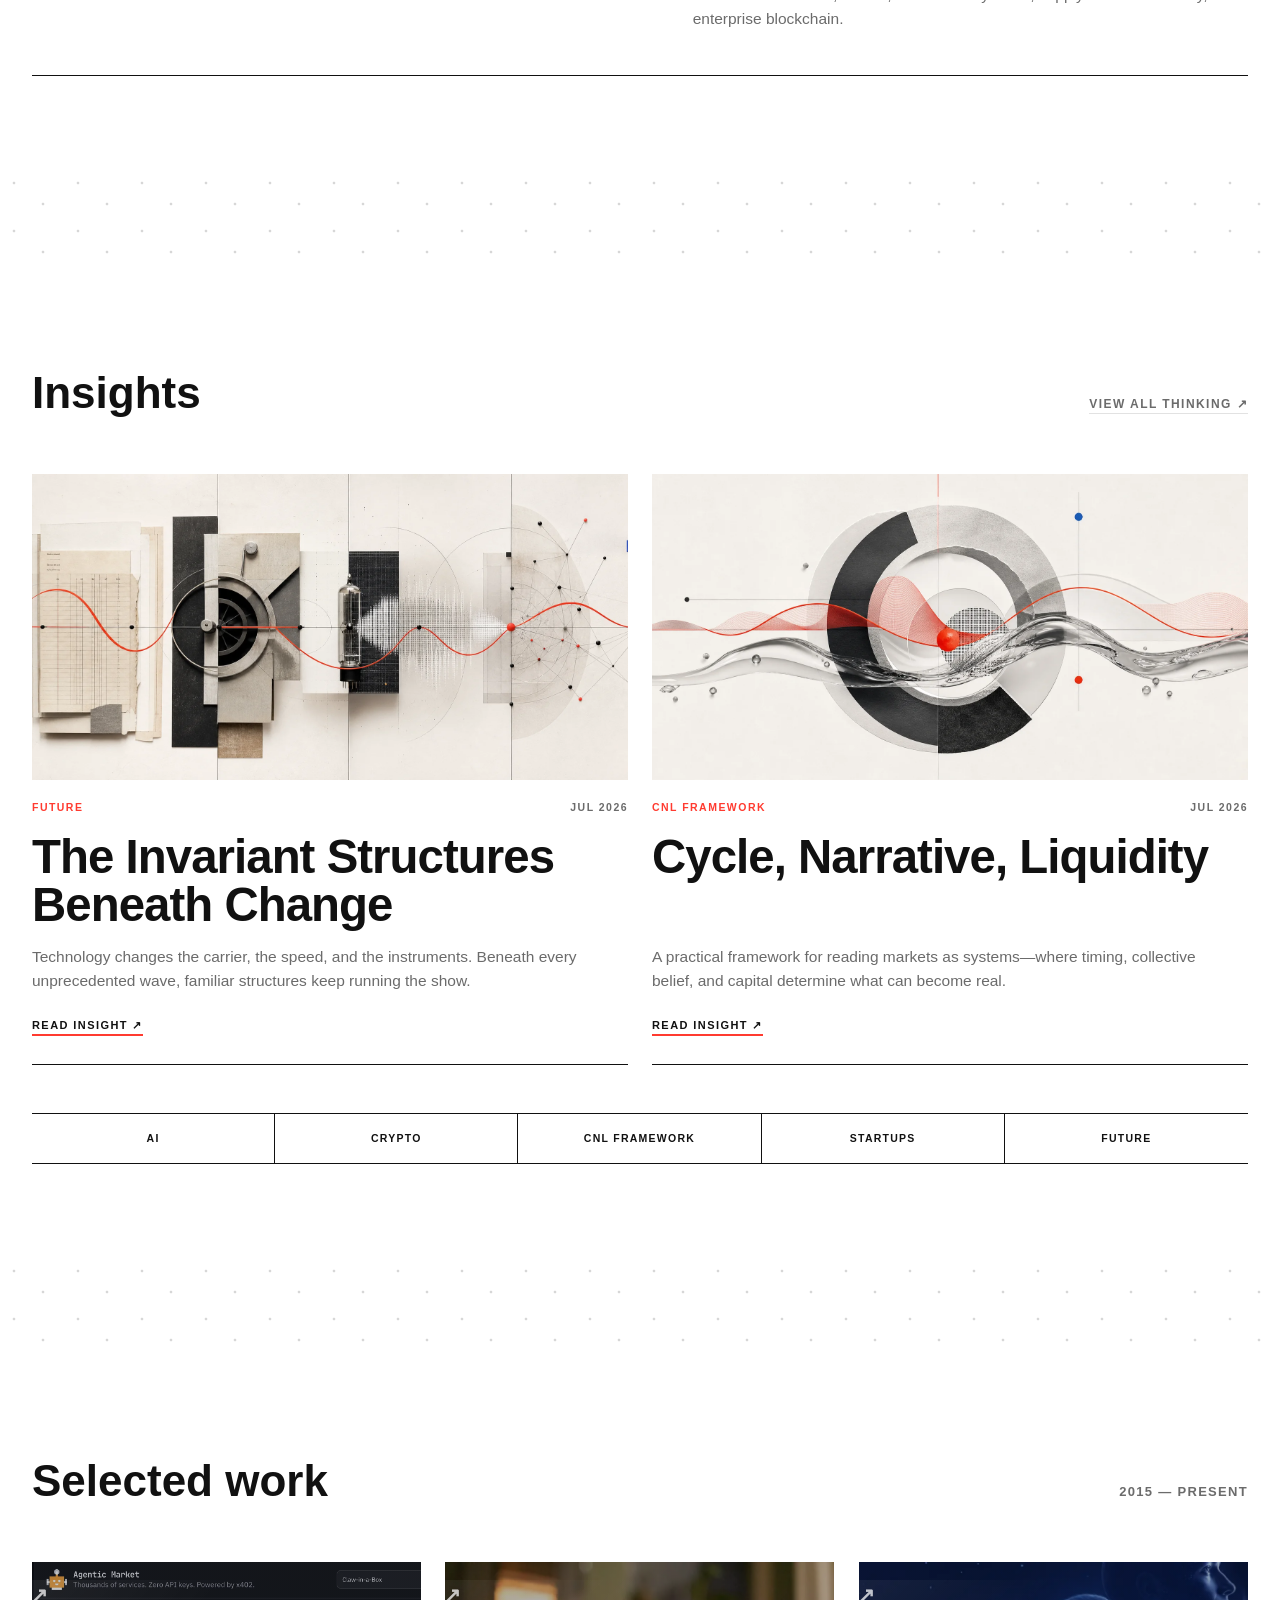
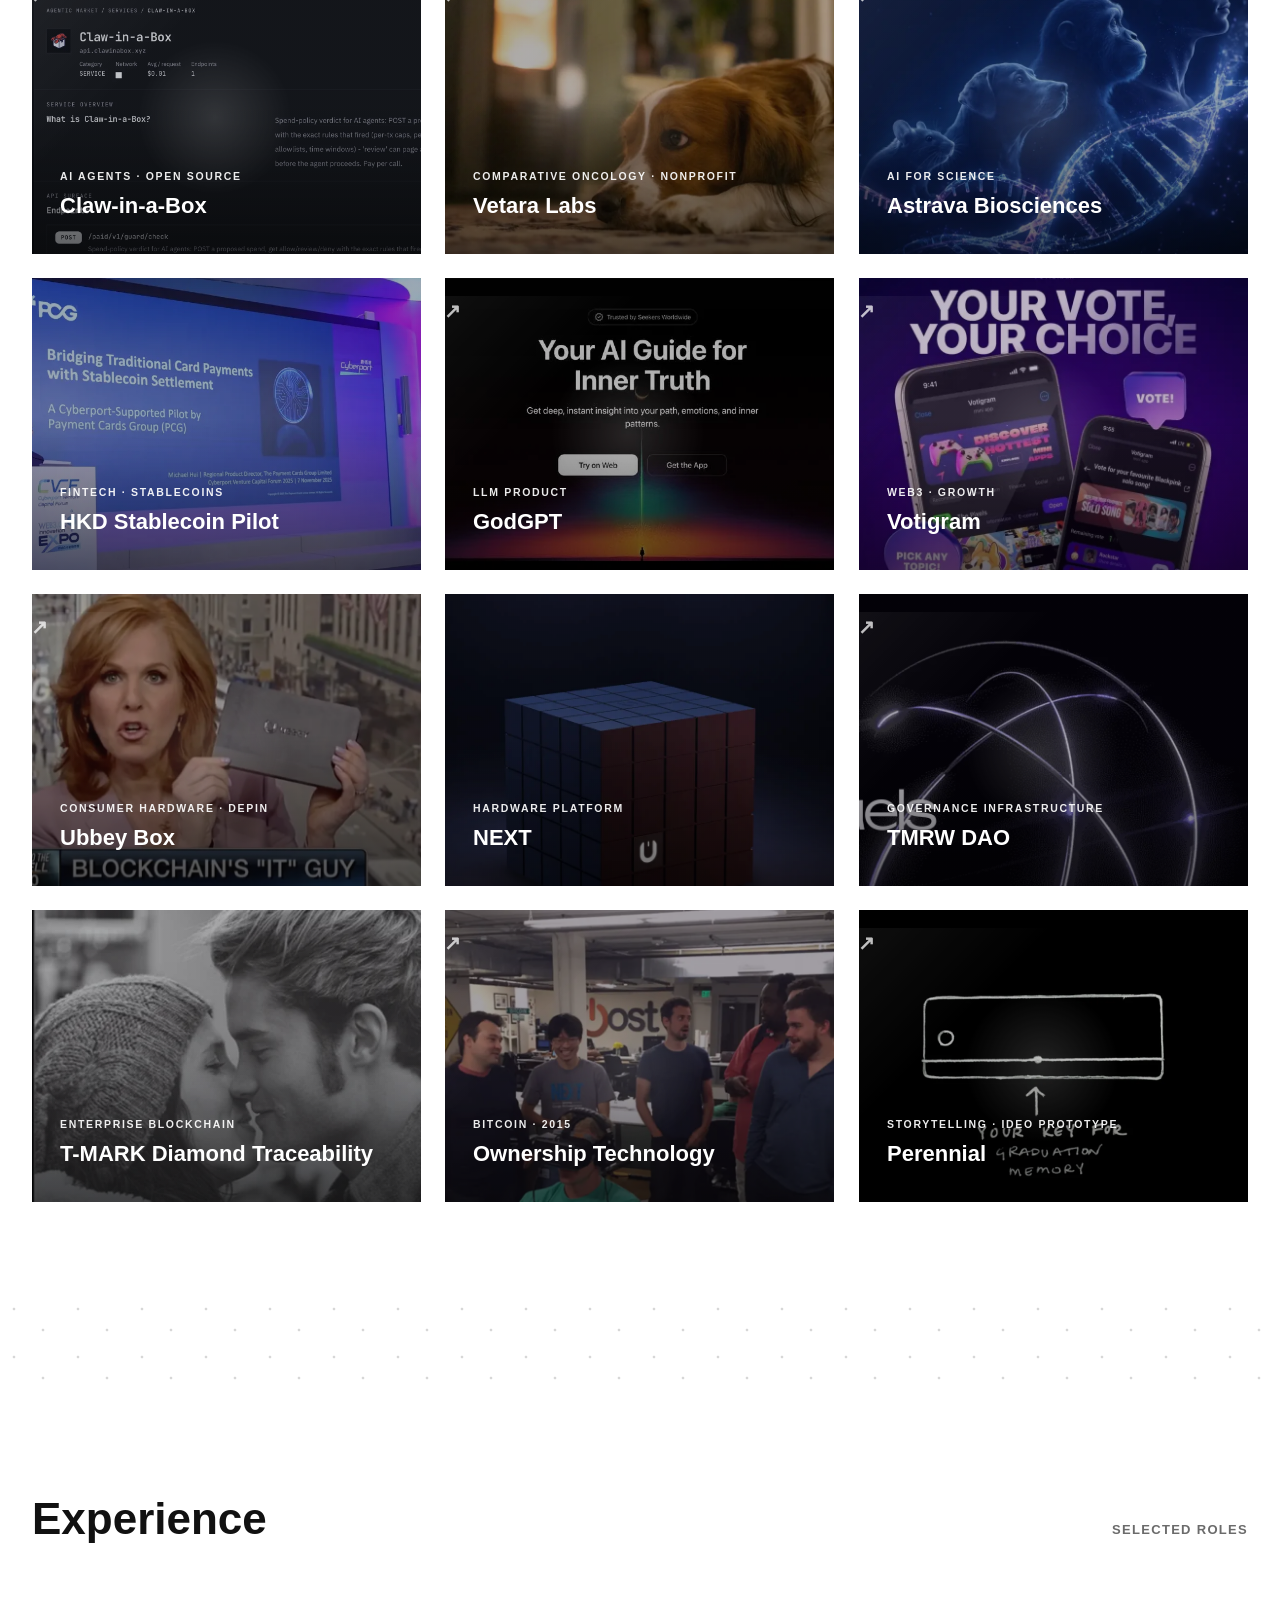
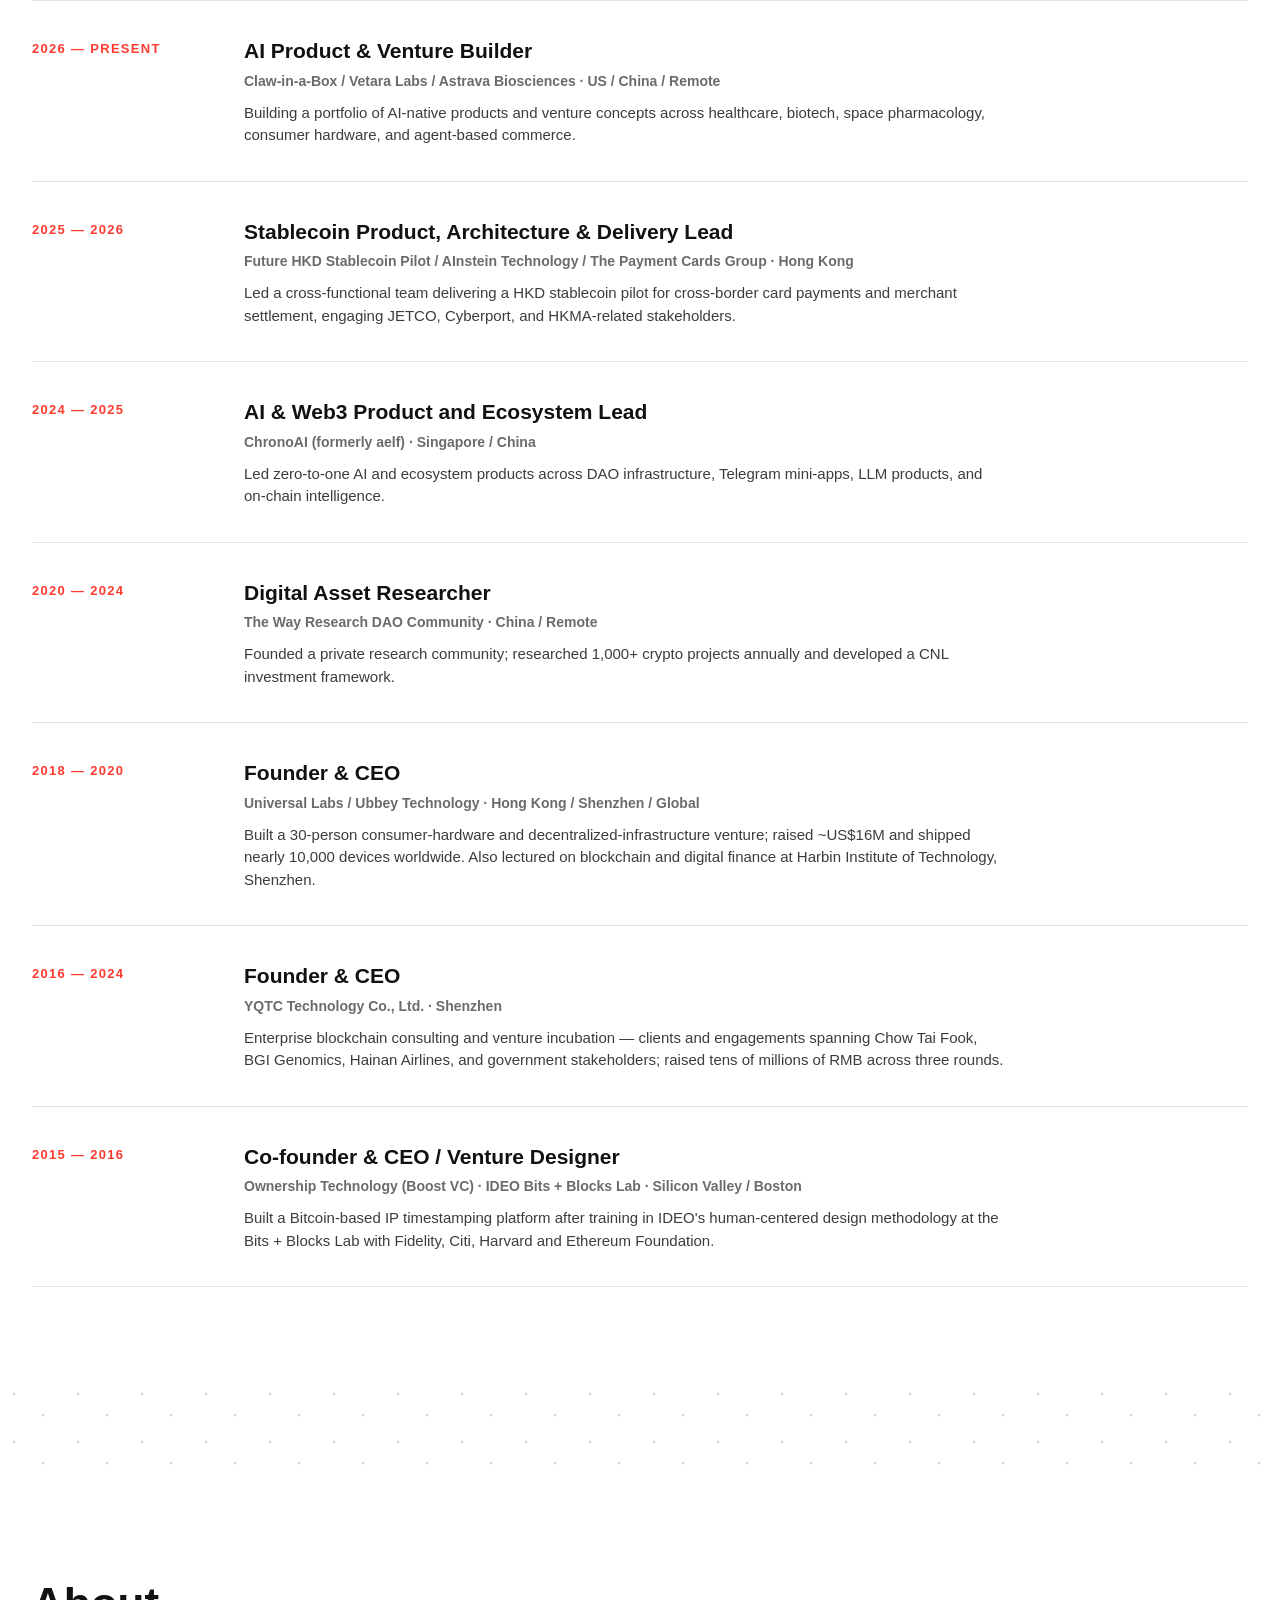
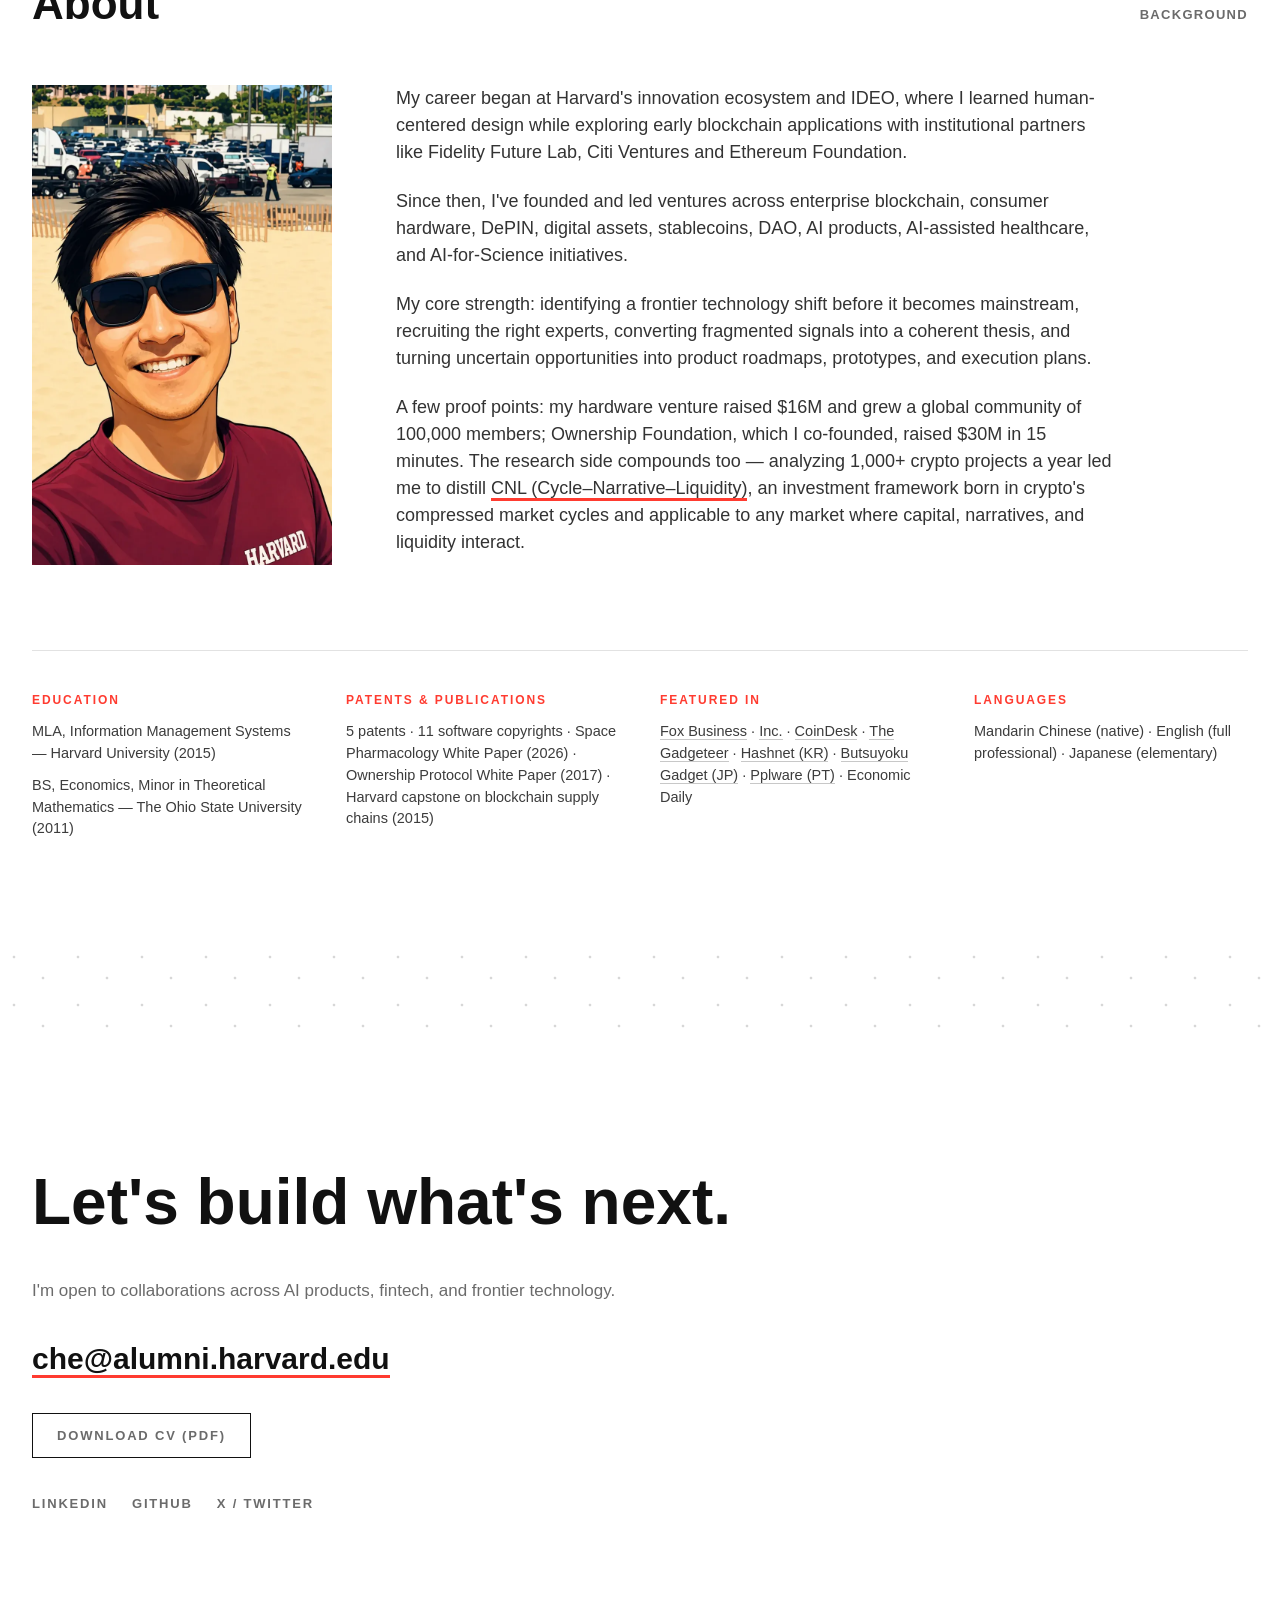
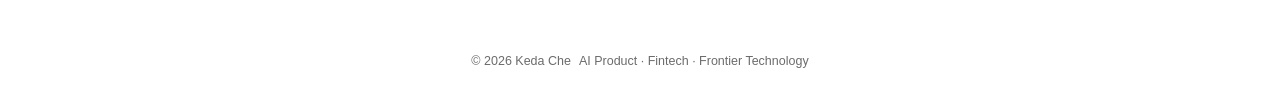
==== commit 6498d7e7: "Refine about section link styling" ====
--- a/index.html
+++ b/index.html
@@ -381,7 +381,7 @@
         <p>My career began at Harvard's innovation ecosystem and IDEO, where I learned human-centered design while exploring early blockchain applications with institutional partners like Fidelity Future Lab, Citi Ventures and Ethereum Foundation.</p>
         <p>Since then, I've founded and led ventures across enterprise blockchain, consumer hardware, DePIN, digital assets, stablecoins, DAO, AI products, AI-assisted healthcare, and AI-for-Science initiatives.</p>
         <p>My core strength: identifying a frontier technology shift before it becomes mainstream, recruiting the right experts, converting fragmented signals into a coherent thesis, and turning uncertain opportunities into product roadmaps, prototypes, and execution plans.</p>
-        <p>A few proof points: my hardware venture raised $16M and grew a global community of 100,000 members; Ownership Foundation, which I co-founded, raised $30M in 15 minutes. The research side compounds too — analyzing 1,000+ crypto projects a year led me to distill <a href="insights/cnl-framework/cycle-narrative-liquidity/" style="border-bottom:1px solid #c8c8c8">CNL (Cycle–Narrative–Liquidity)</a>, an investment framework born in crypto's compressed market cycles and applicable to any market where capital, narratives, and liquidity interact.</p>
+        <p>A few proof points: my hardware venture raised $16M and grew a global community of 100,000 members; Ownership Foundation, which I co-founded, raised $30M in 15 minutes. The research side compounds too — analyzing 1,000+ crypto projects a year led me to distill <a class="inline-link" href="insights/cnl-framework/cycle-narrative-liquidity/">CNL (Cycle–Narrative–Liquidity)</a>, an investment framework born in crypto's compressed market cycles and applicable to any market where capital, narratives, and liquidity interact.</p>
       </div>
     </div>
     <div class="facts-row">
--- a/assets/css/styles.css
+++ b/assets/css/styles.css
@@ -226,7 +226,18 @@
 /* ABOUT */
 .about-grid { display: grid; grid-template-columns: 300px 1fr; gap: 64px; align-items: start; }
 .about-grid p { font-size: 18px; color: #333; margin-bottom: 22px; max-width: 720px; }
-.portrait { width: 100%; aspect-ratio: 5 / 8; object-fit: cover; object-position: center 75%; display: block; }
+.about-grid .inline-link {
+  border-bottom: 3px solid var(--accent);
+  transition: color .15s, border-color .15s;
+}
+.about-grid .inline-link:hover { color: var(--accent); border-color: var(--accent); }
+.portrait {
+  width: 100%;
+  aspect-ratio: 5 / 8;
+  object-fit: cover;
+  object-position: center 75%;
+  display: block;
+}
 .facts-row { display: grid; grid-template-columns: repeat(4, 1fr); gap: 40px; margin-top: 72px; padding-top: 40px; border-top: 1px solid var(--line); }
 .facts h3 { font-size: 12px; font-weight: 700; letter-spacing: .16em; text-transform: uppercase; color: var(--accent); margin-bottom: 12px; }
 .facts p { font-size: 14.5px; color: #3c3c3c; margin-bottom: 10px; }
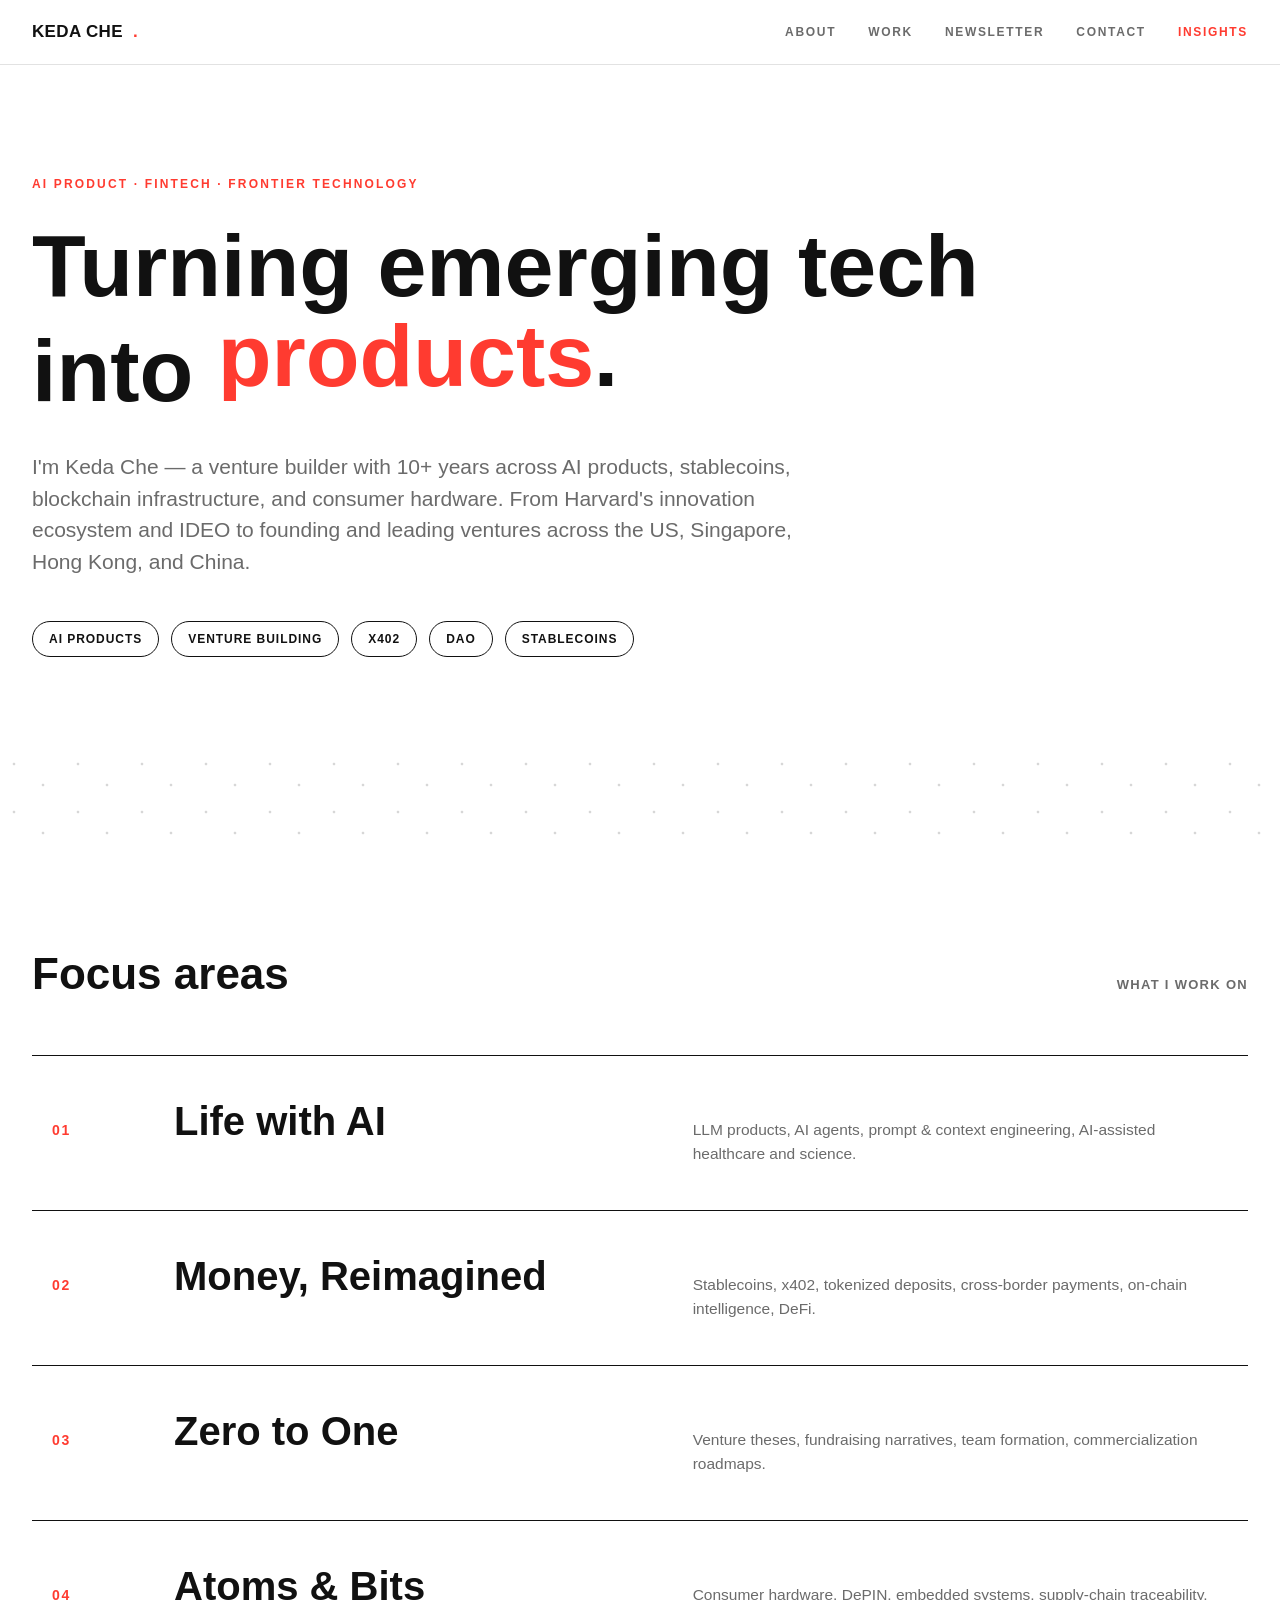
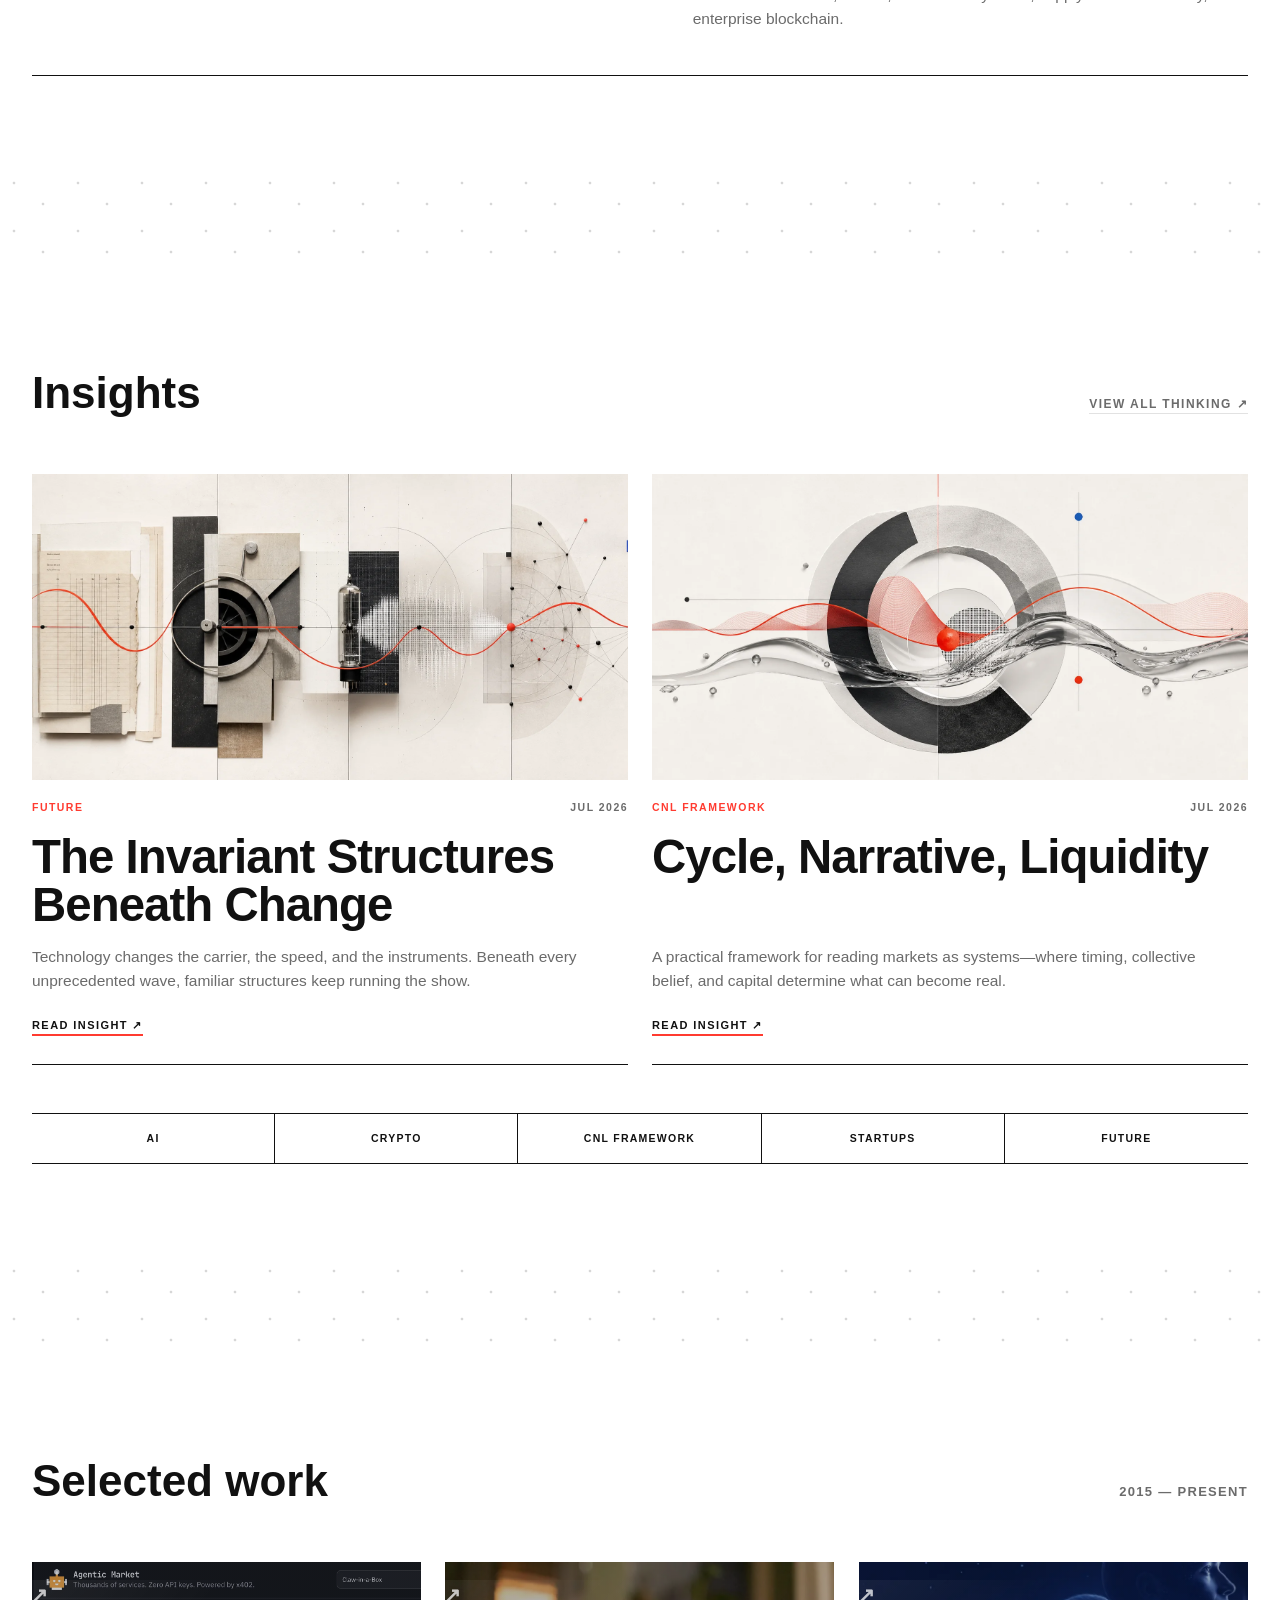
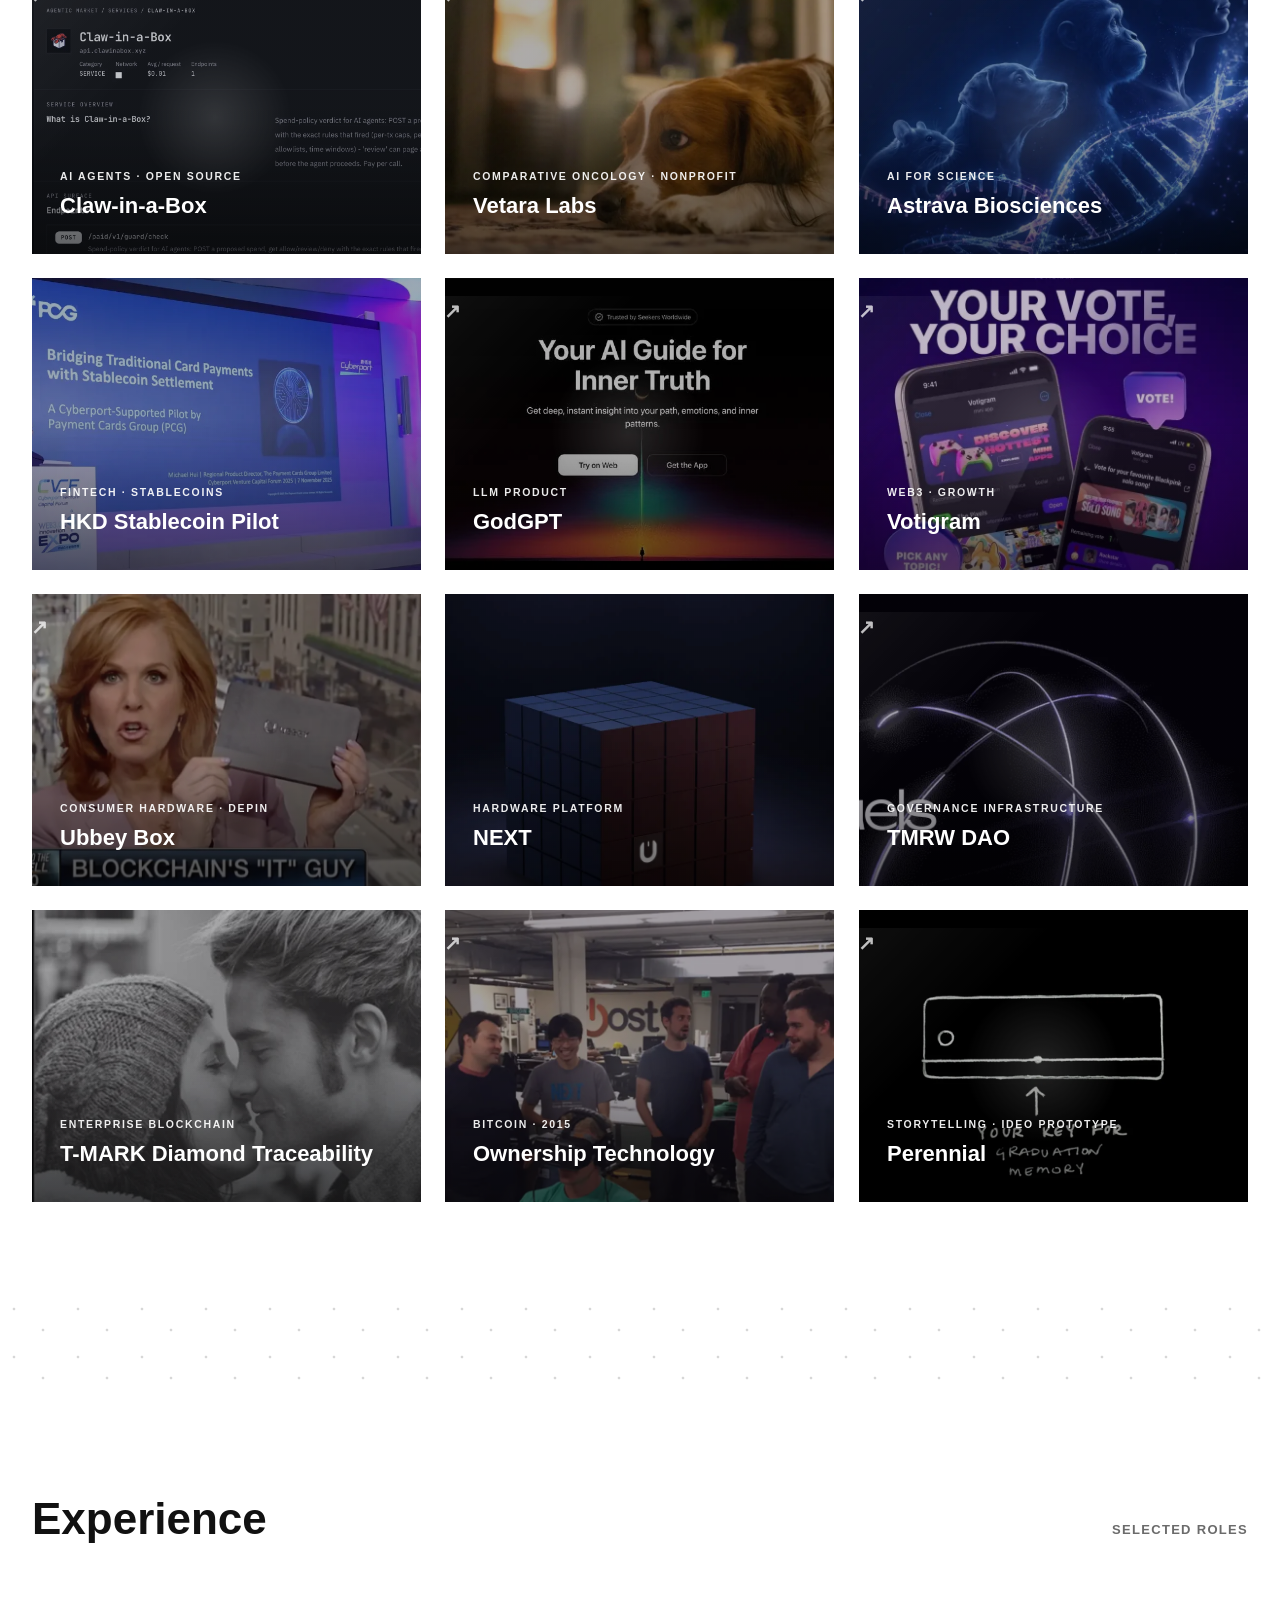
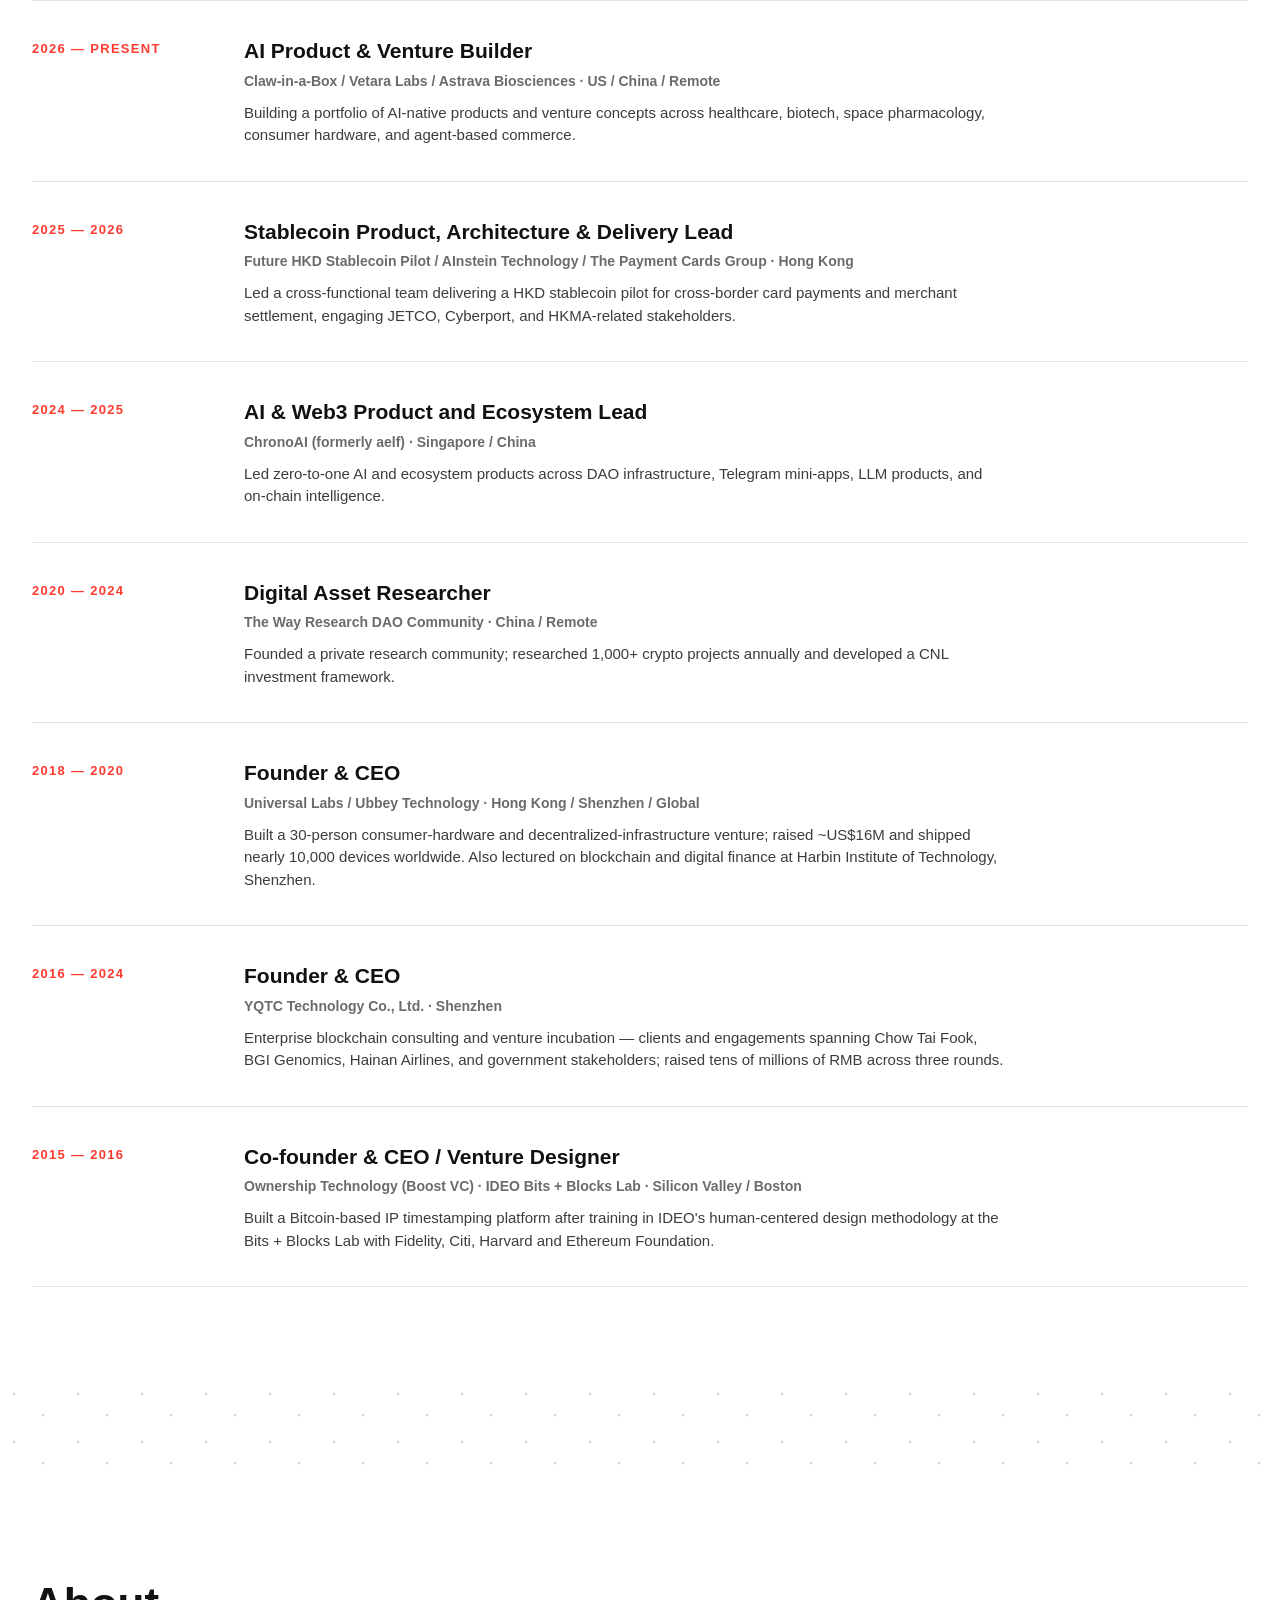
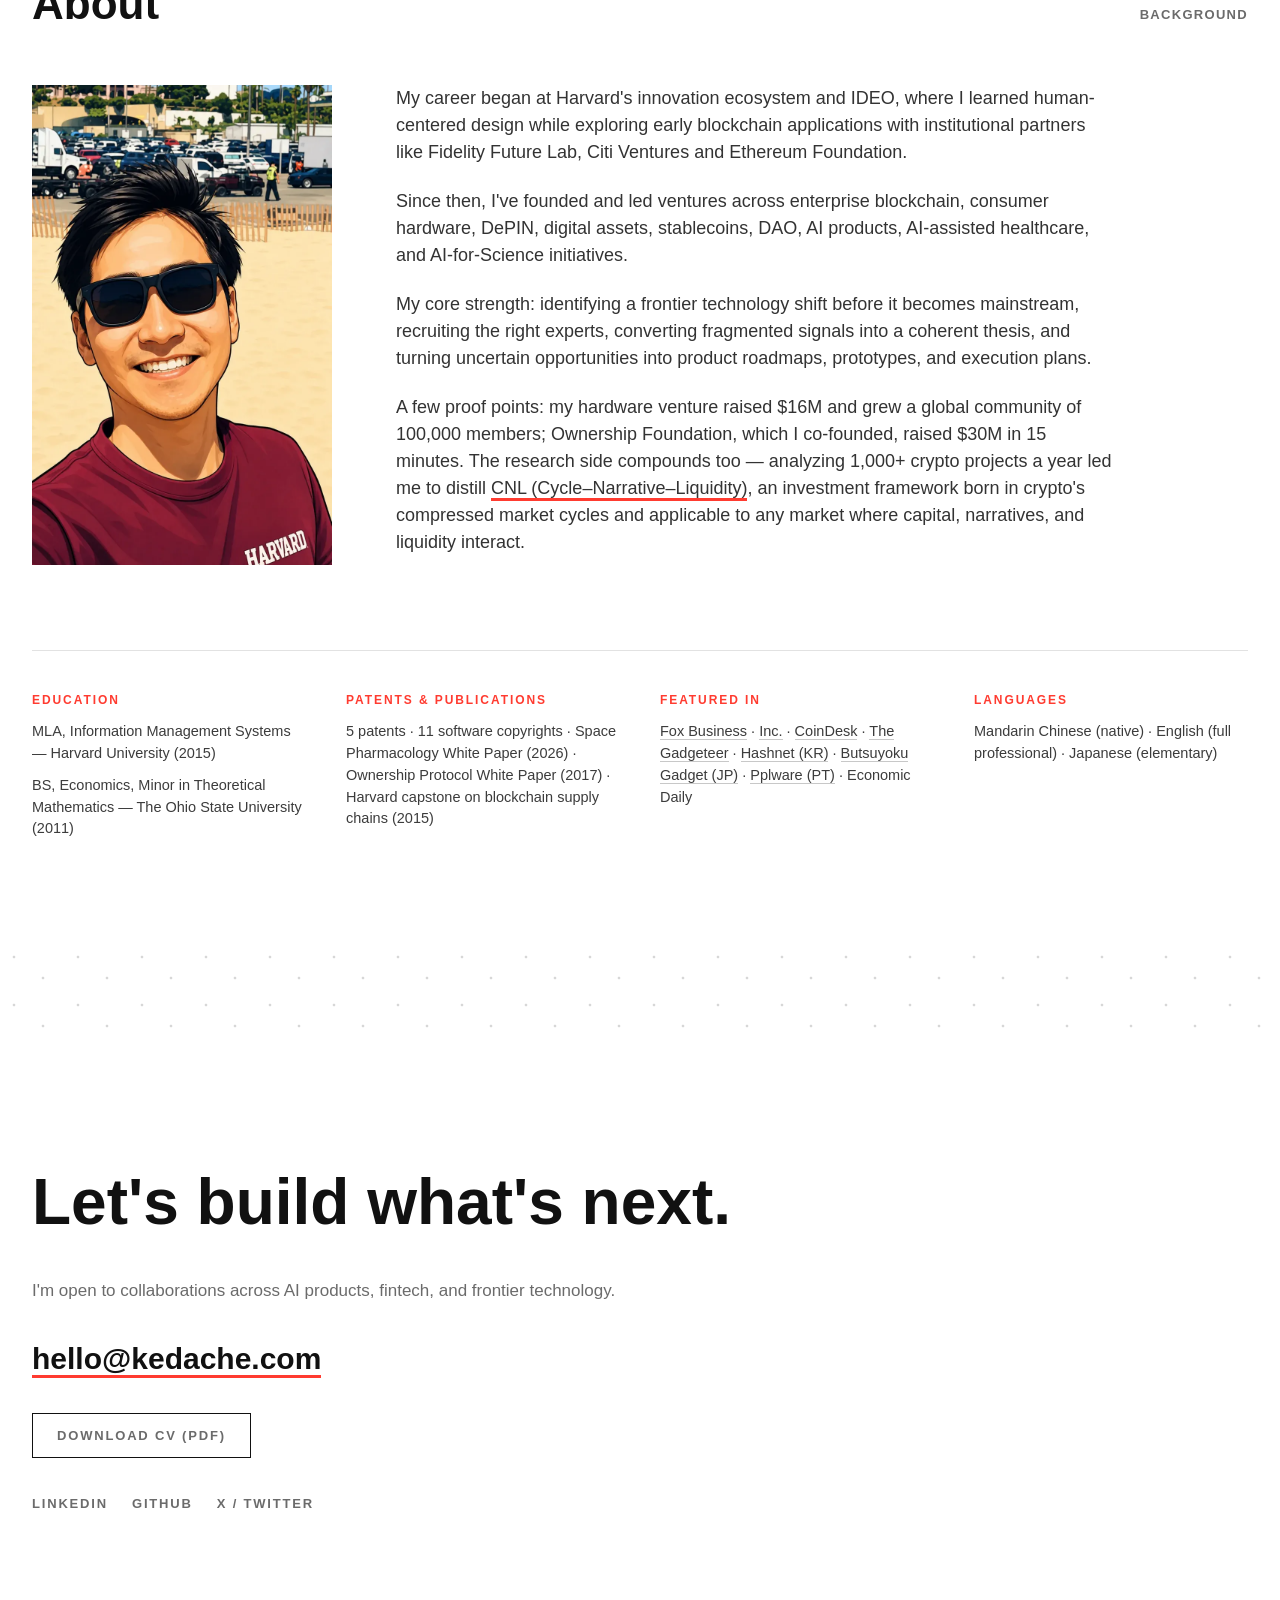
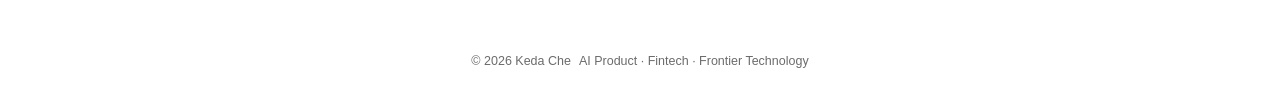
==== commit eb9620a8: "Update contact email address" ====
--- a/index.html
+++ b/index.html
@@ -98,7 +98,7 @@
       "url": "https://kedache.com/",
       "image": "https://kedache.com/assets/images/keda.webp?v=2026-07-21-1",
       "jobTitle": "AI Product, Commercialization and Emerging Technology Leader",
-      "email": "mailto:che@alumni.harvard.edu",
+      "email": "mailto:hello@kedache.com",
       "alumniOf": [
         "Harvard University",
         "The Ohio State University"
@@ -412,7 +412,7 @@
   <div class="wrap">
     <h2>Let's build what's next.</h2>
     <p class="contact-copy">I'm open to collaborations across AI products, fintech, and frontier technology.</p>
-    <a class="email" href="mailto:che@alumni.harvard.edu">che@alumni.harvard.edu</a>
+    <a class="email" href="mailto:hello@kedache.com">hello@kedache.com</a>
     <div class="socials tight">
     <a class="cv-button" href="assets/docs/Keda_Che_Public_CV.pdf?v=2026-07-24-1" download>Download CV (PDF)</a>
     </div>
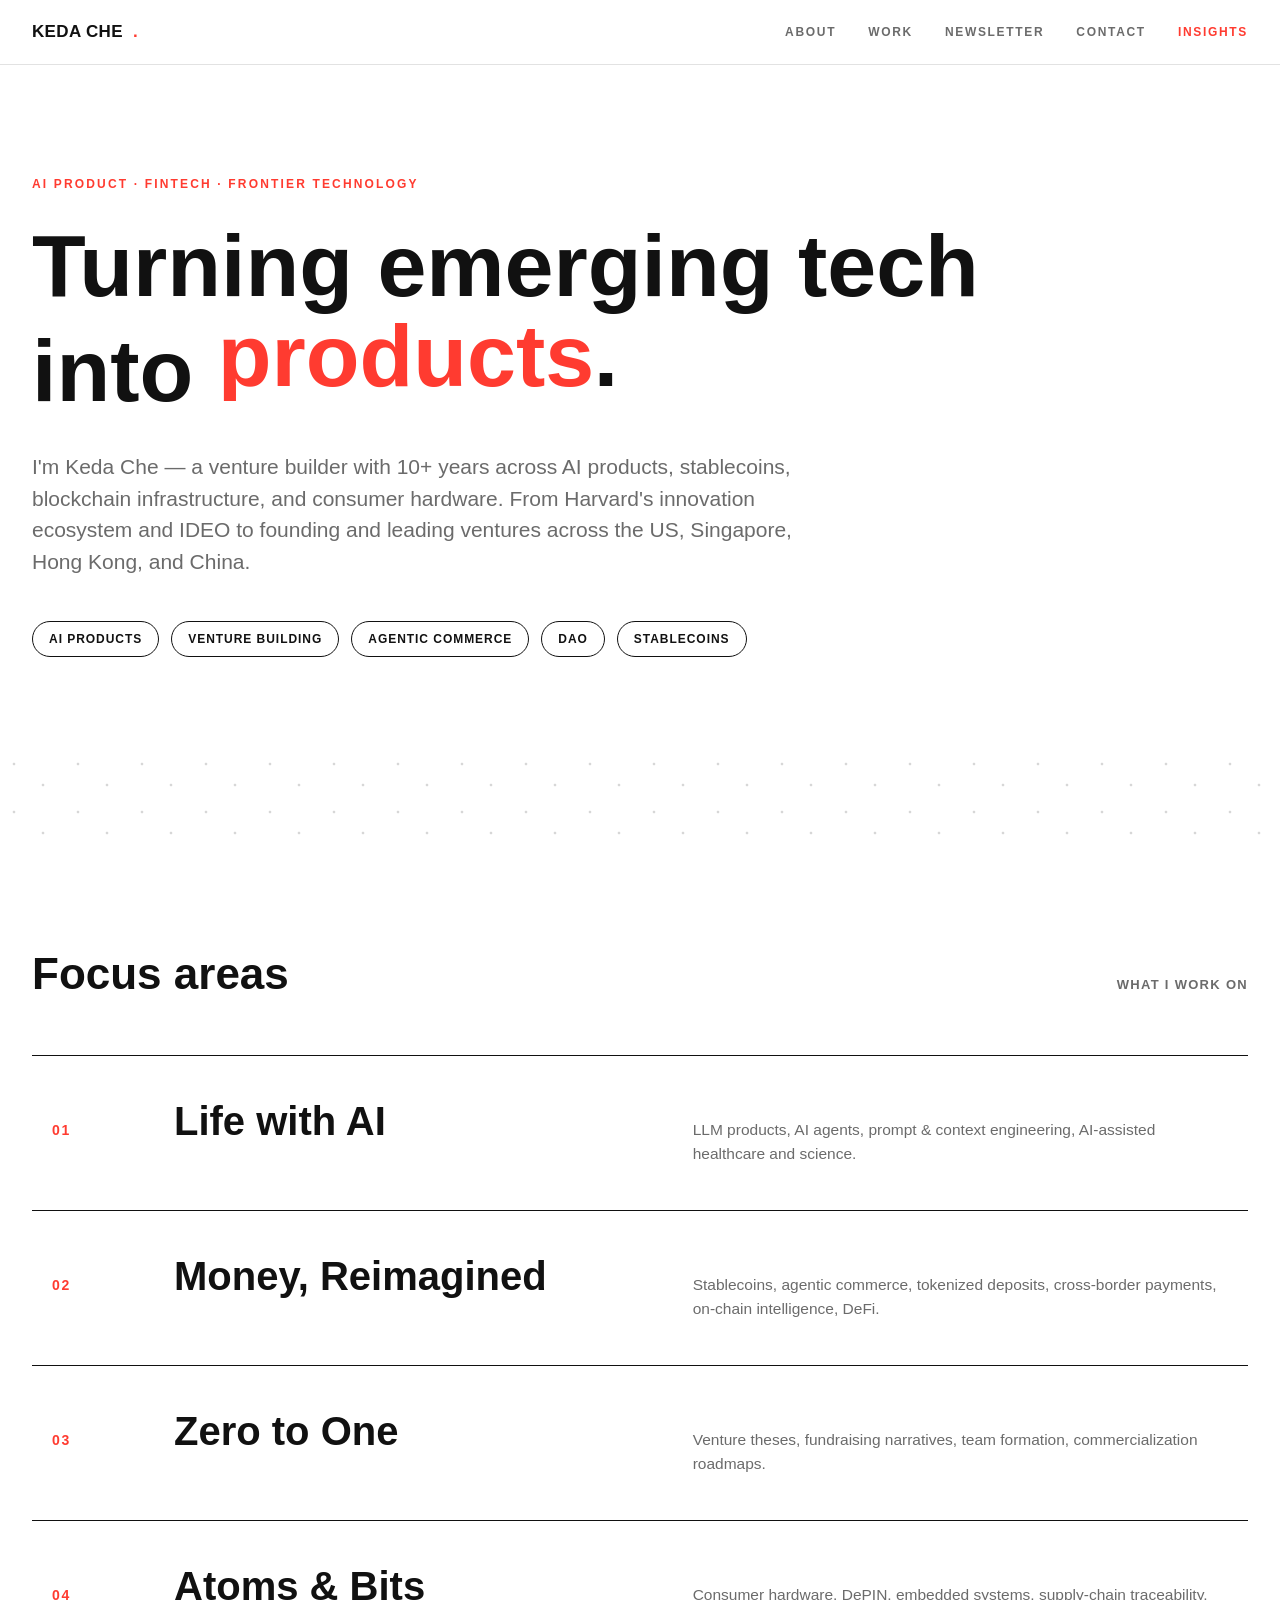
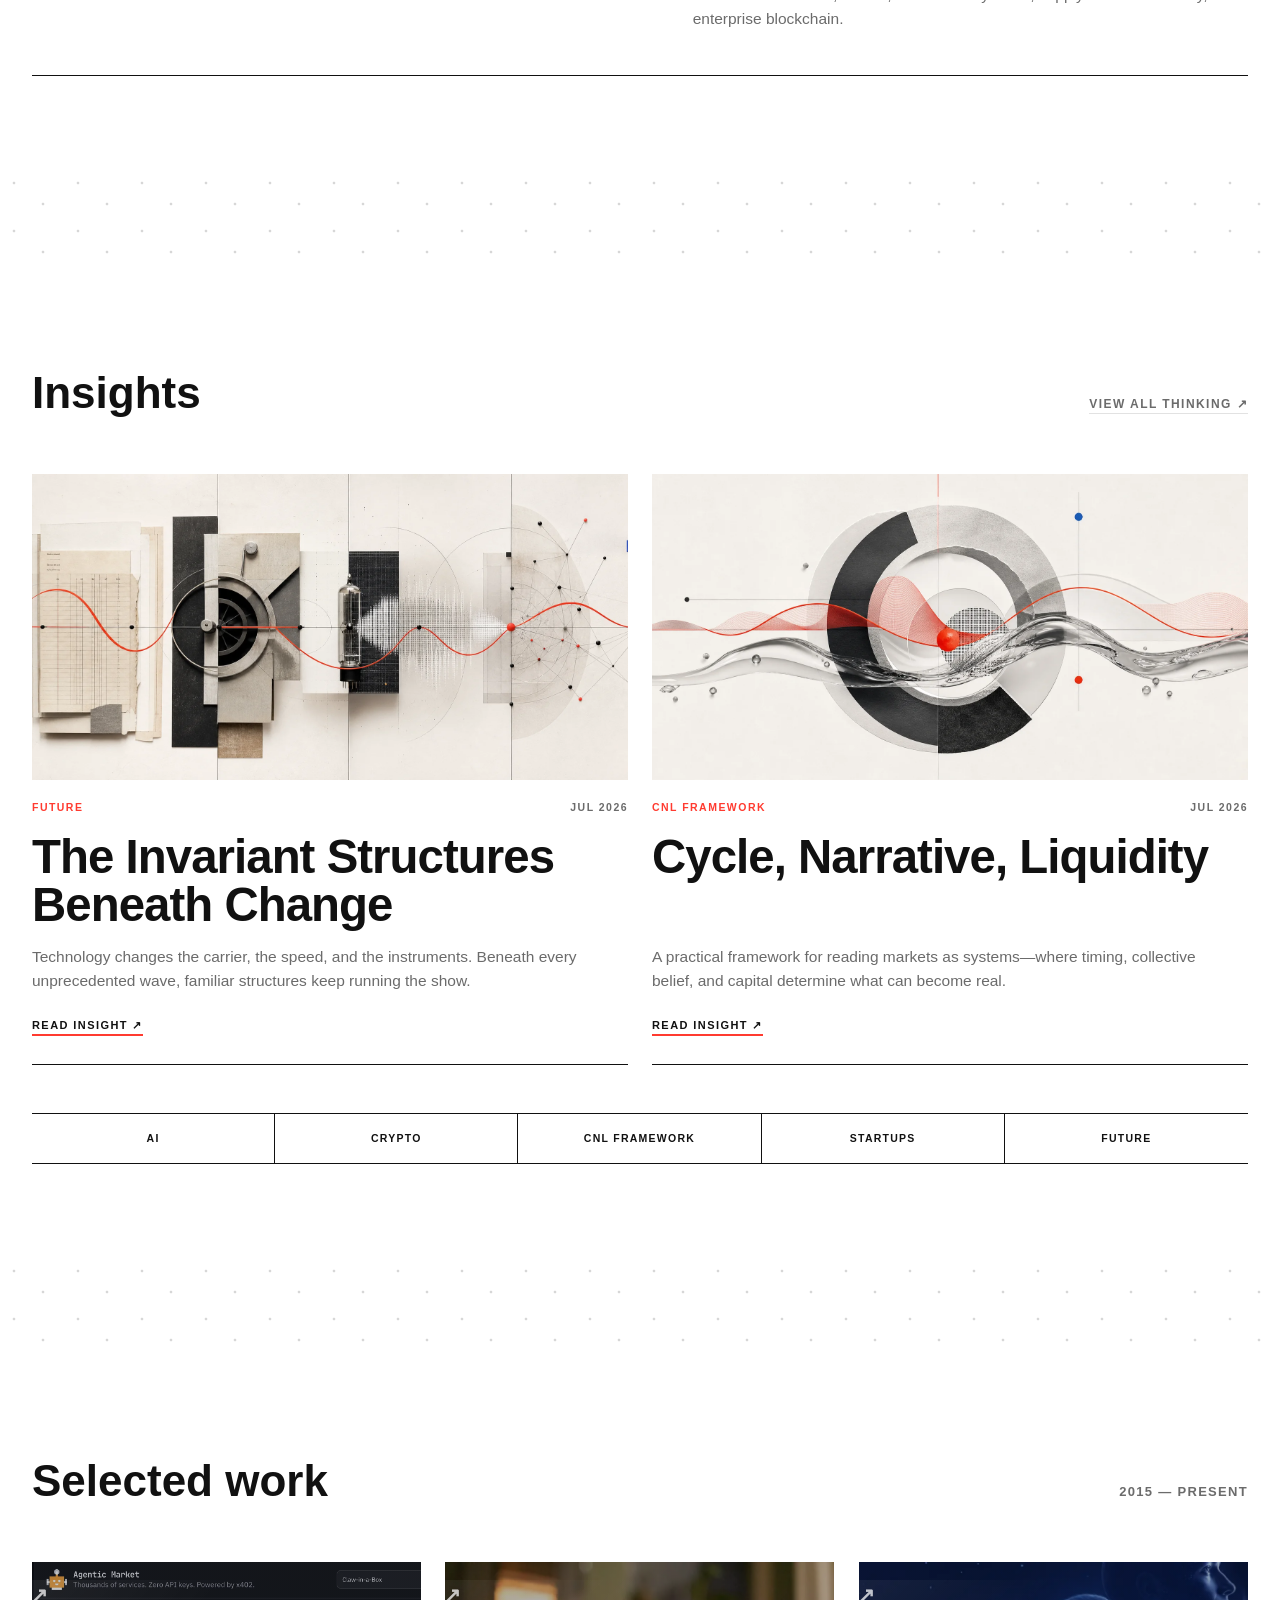
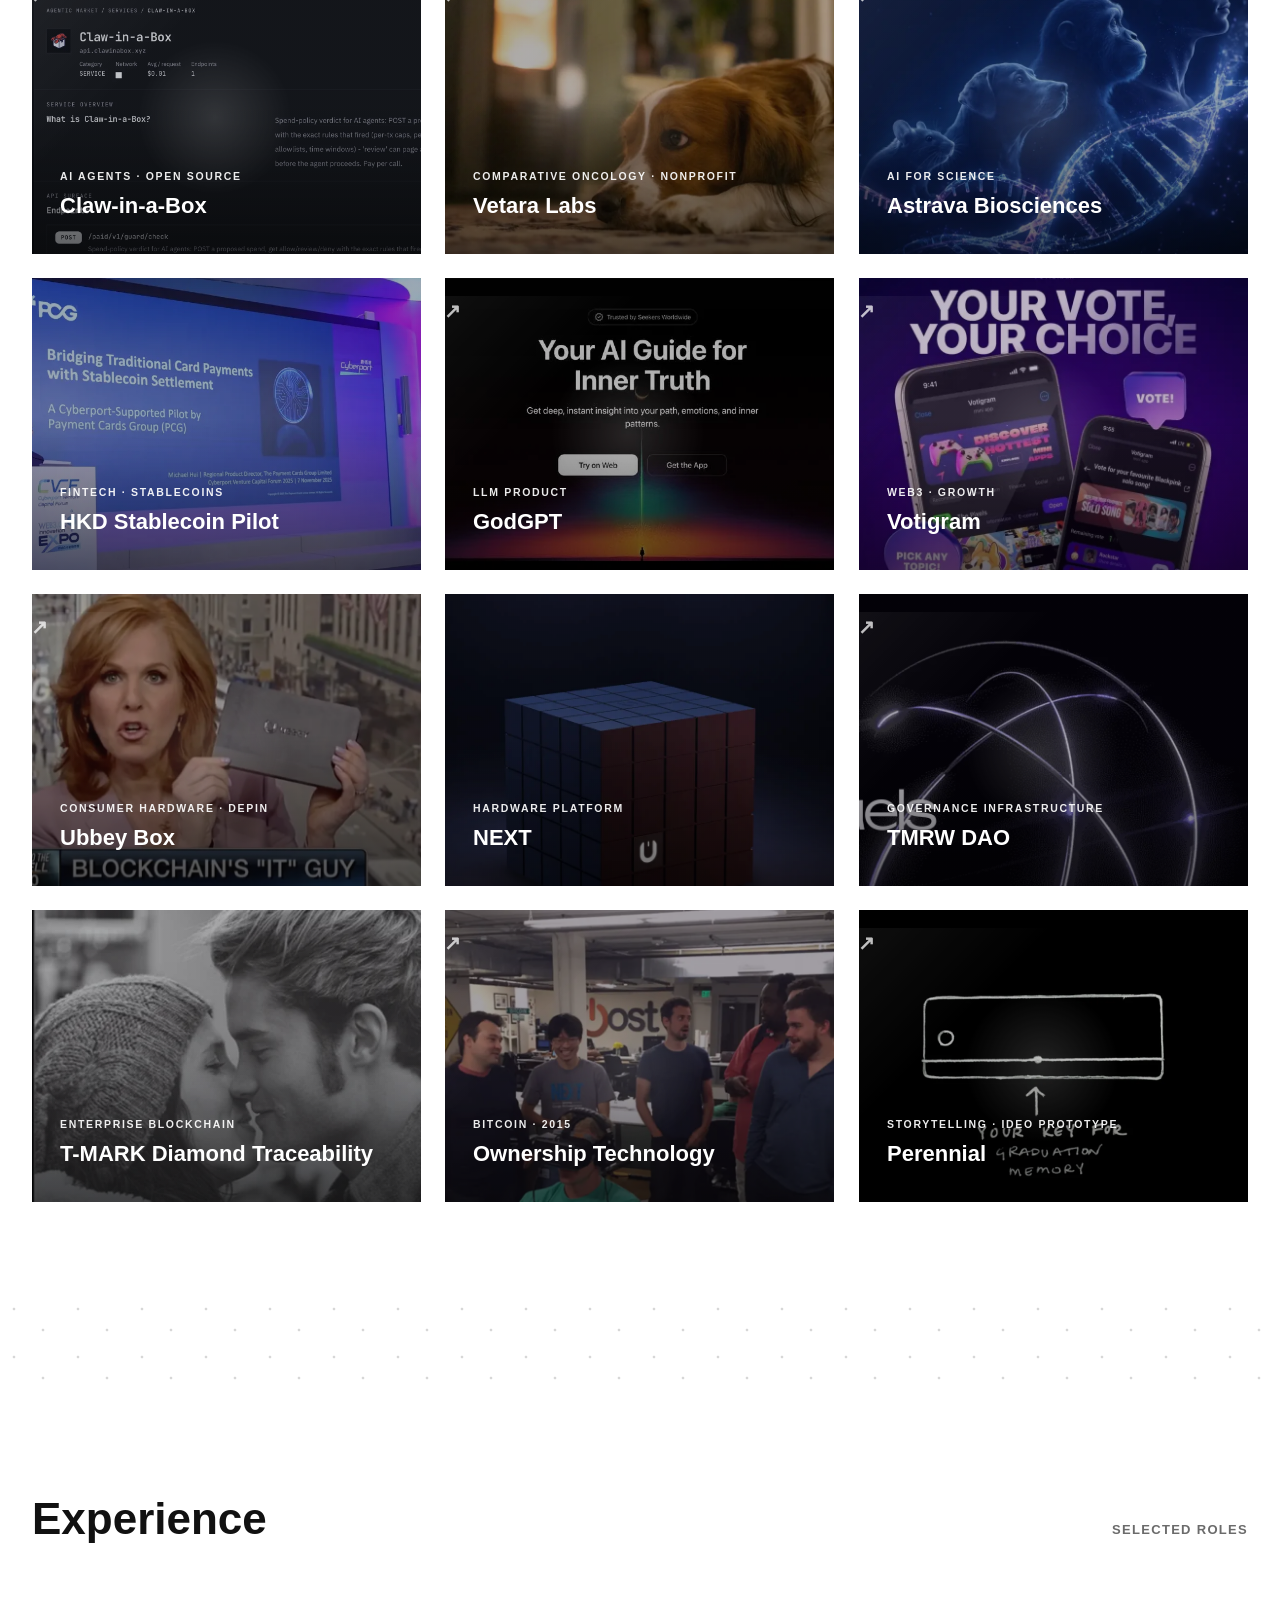
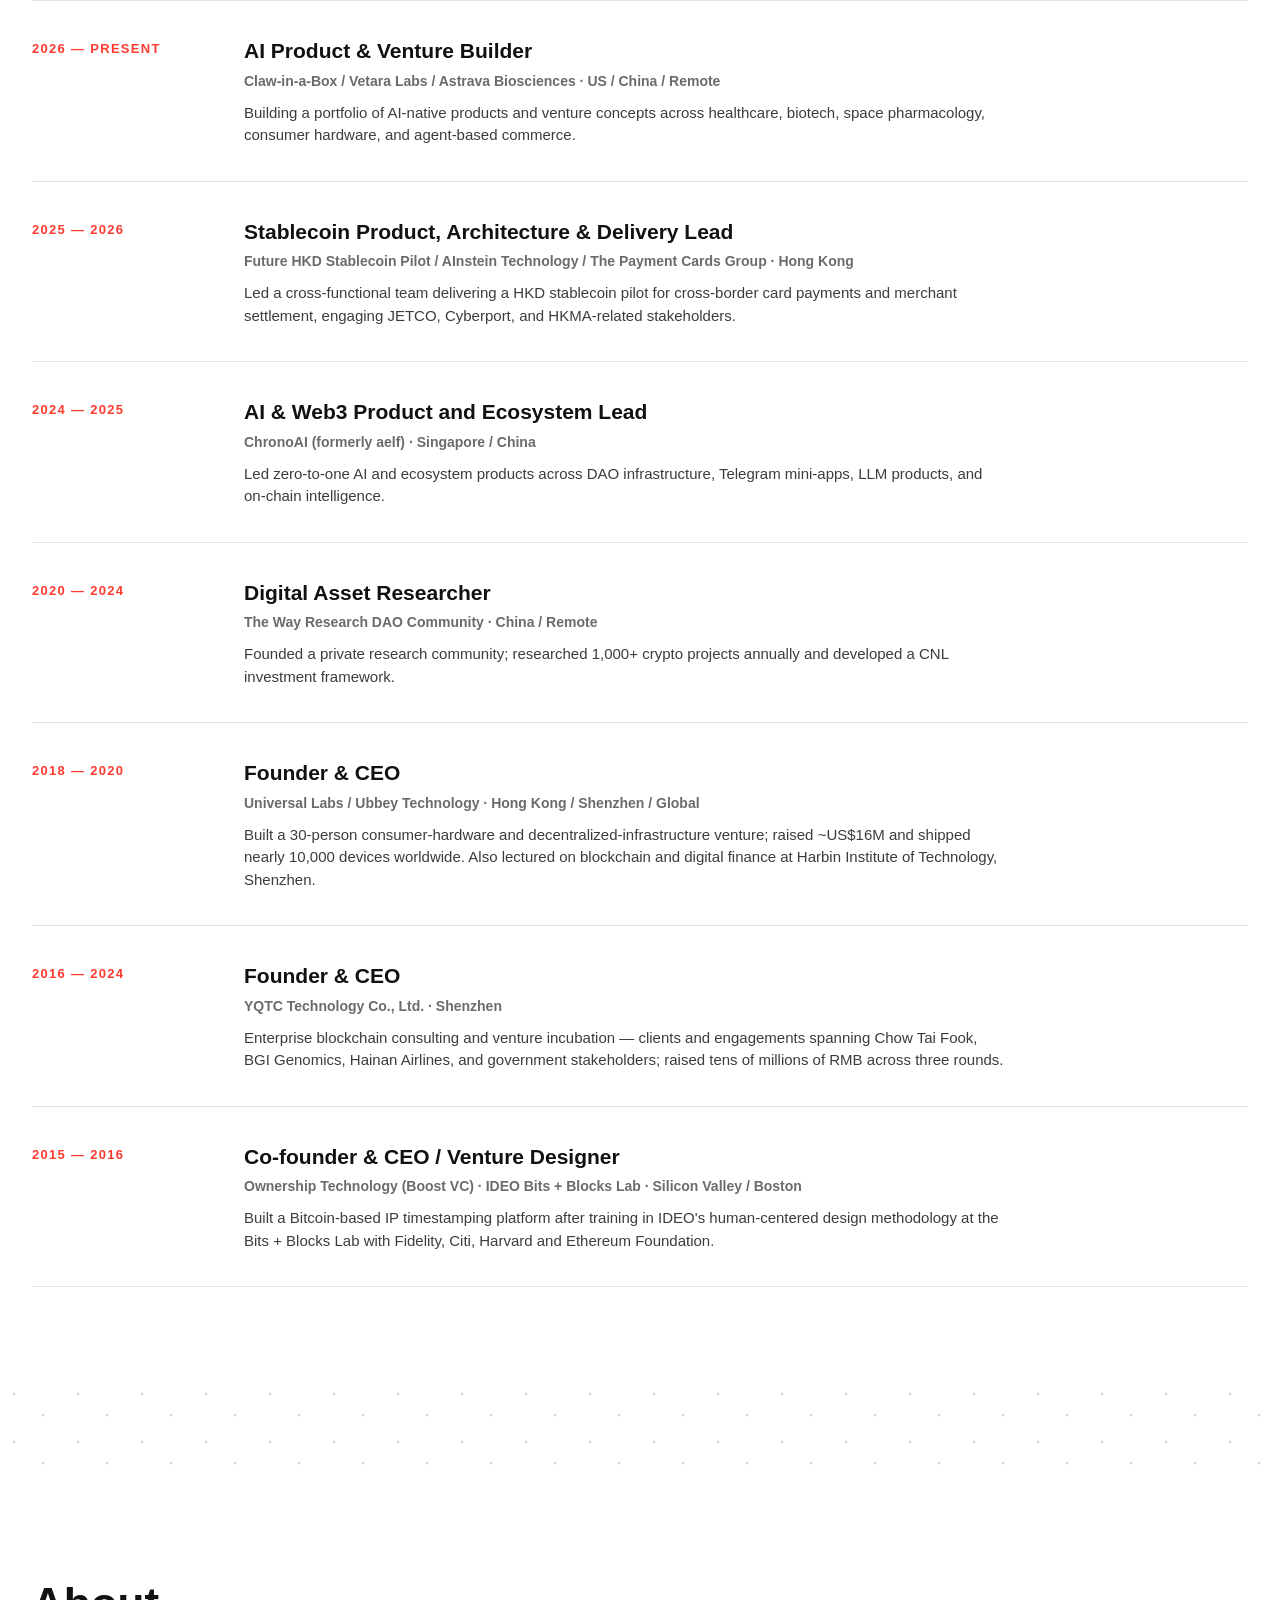
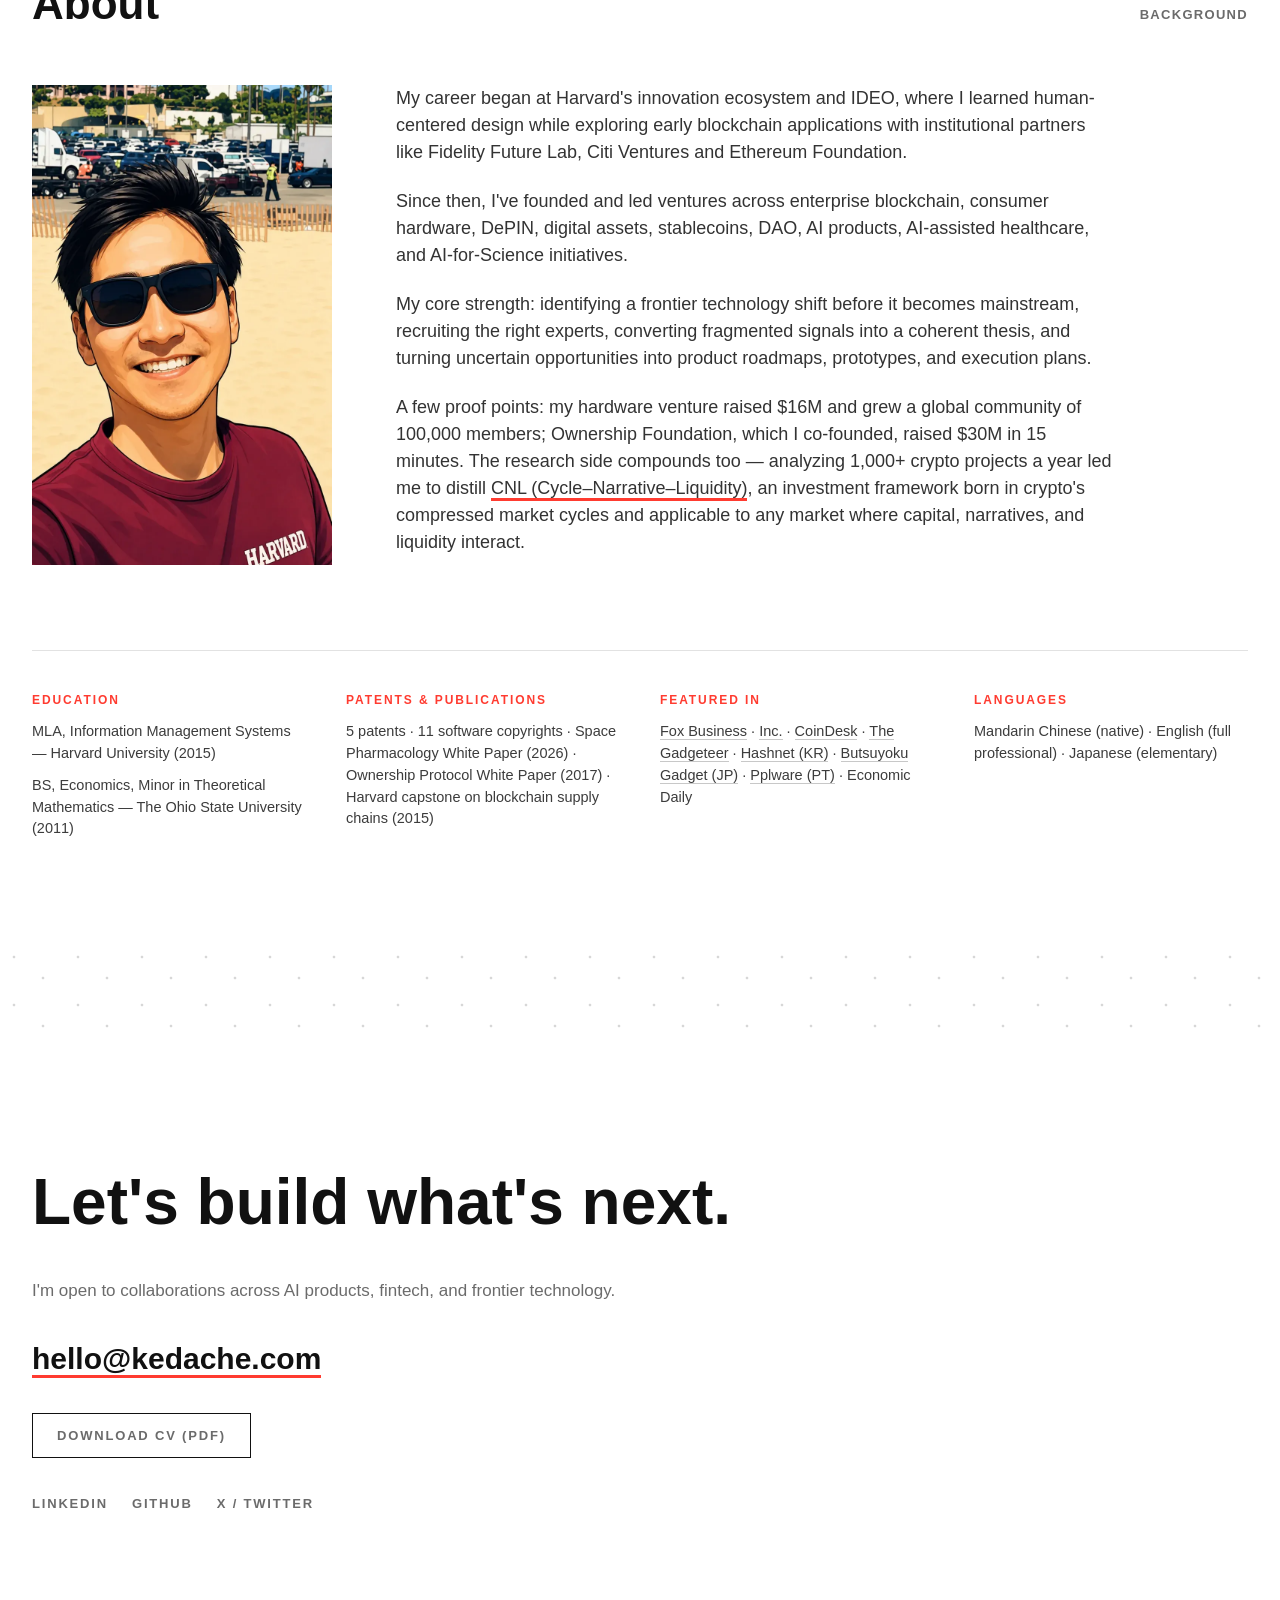
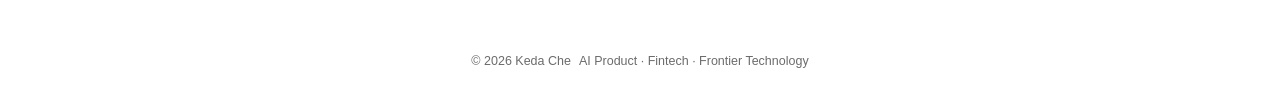
==== commit b6ad39d2: "Rename x402 to agentic commerce" ====
--- a/index.html
+++ b/index.html
@@ -151,7 +151,7 @@
     <div class="hero-meta">
       <span class="chip">AI Products</span>
       <span class="chip">Venture Building</span>
-      <span class="chip">x402</span>
+      <span class="chip">AGENTIC COMMERCE</span>
       <span class="chip">DAO</span>
       <span class="chip">Stablecoins</span>
     </div>
@@ -175,7 +175,7 @@
       <div class="theme">
         <span class="num">02</span>
         <h3>Money, Reimagined</h3>
-        <p>Stablecoins, x402, tokenized deposits, cross-border payments, on-chain intelligence, DeFi.</p>
+        <p>Stablecoins, agentic commerce, tokenized deposits, cross-border payments, on-chain intelligence, DeFi.</p>
       </div>
       <div class="theme">
         <span class="num">03</span>
